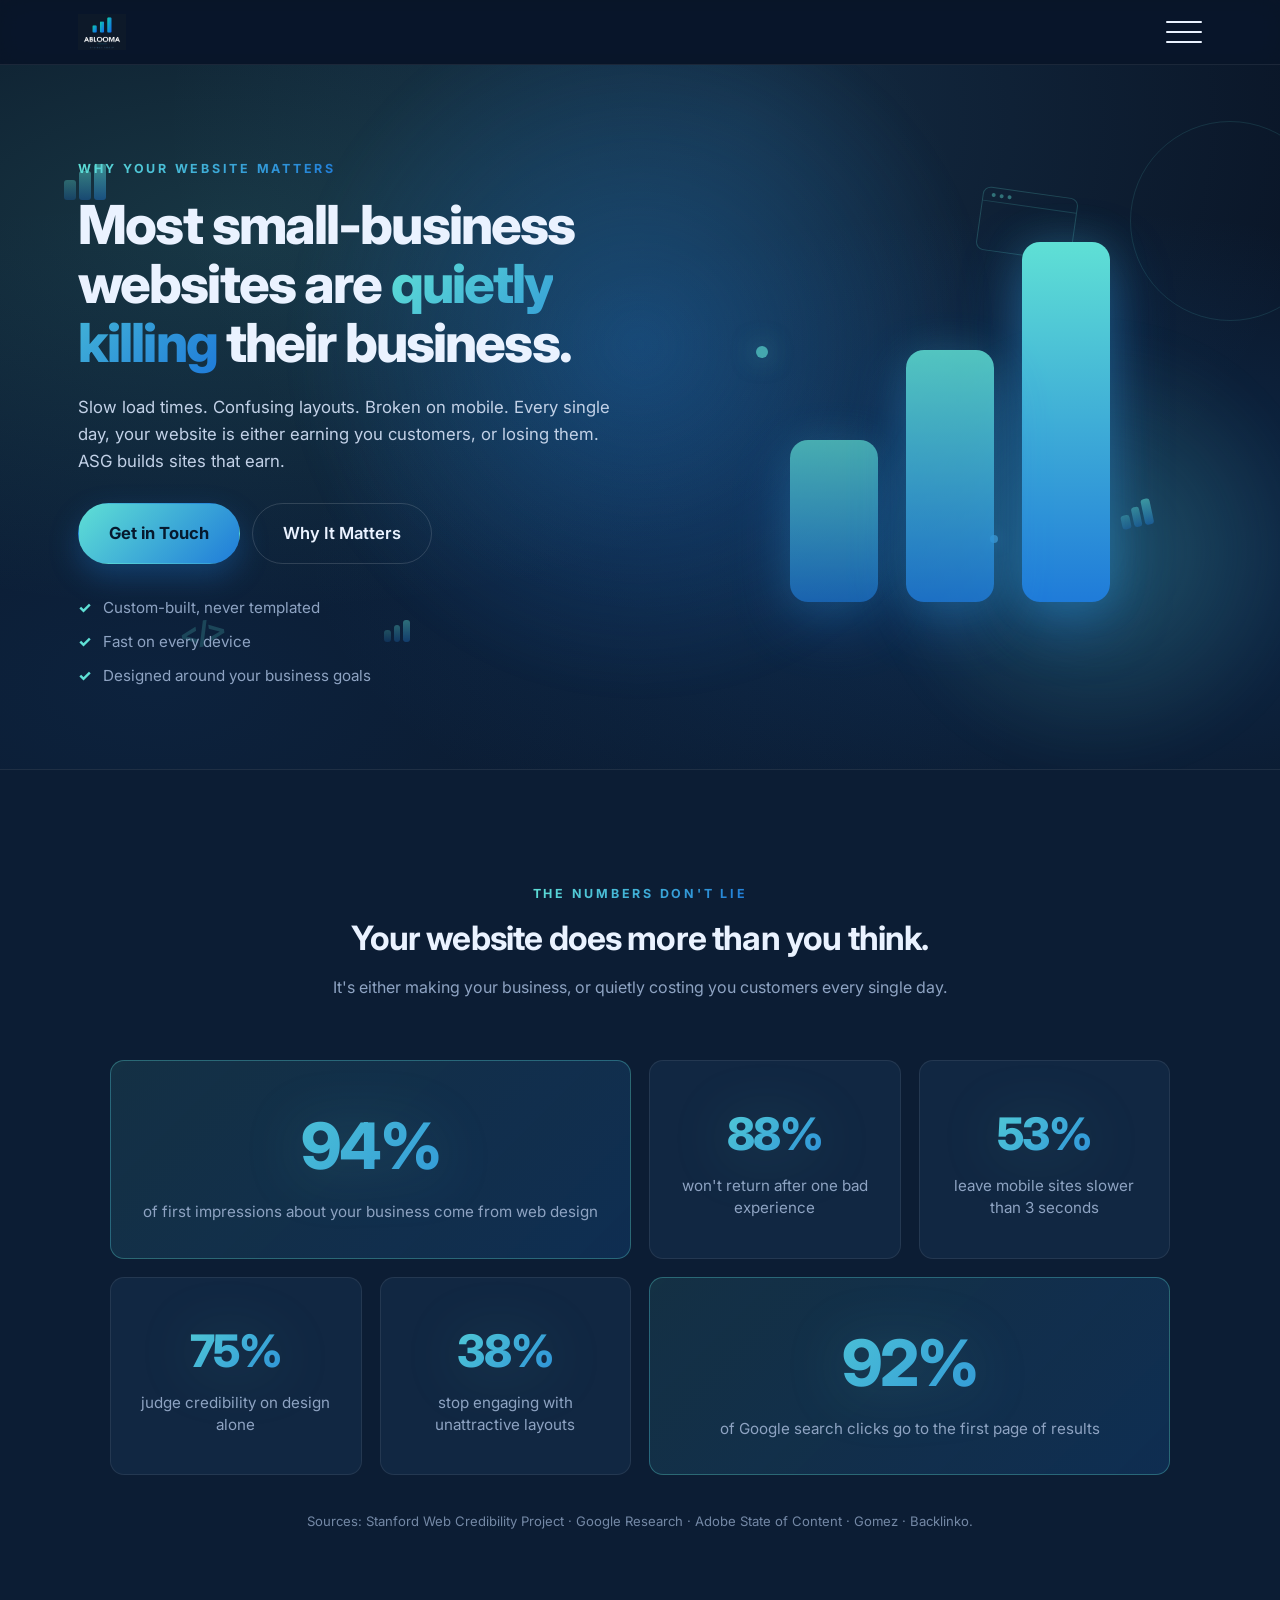
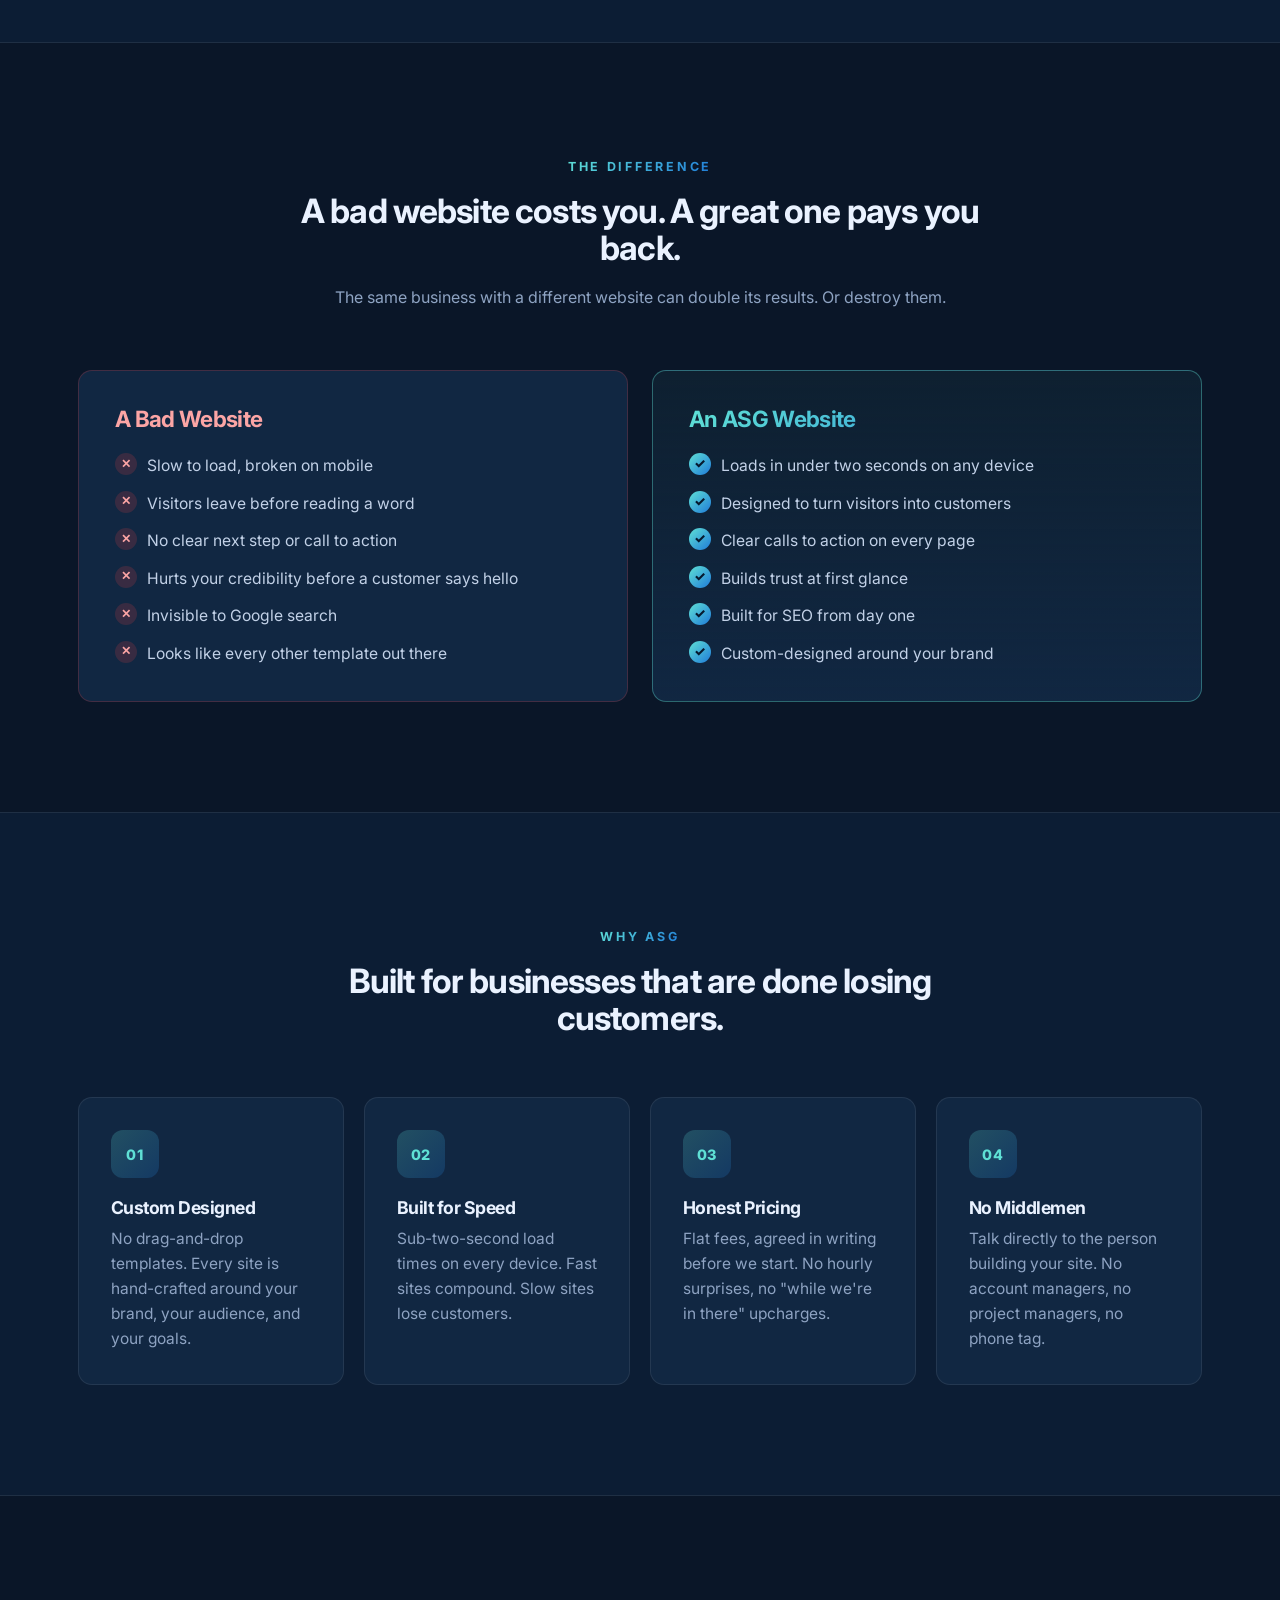
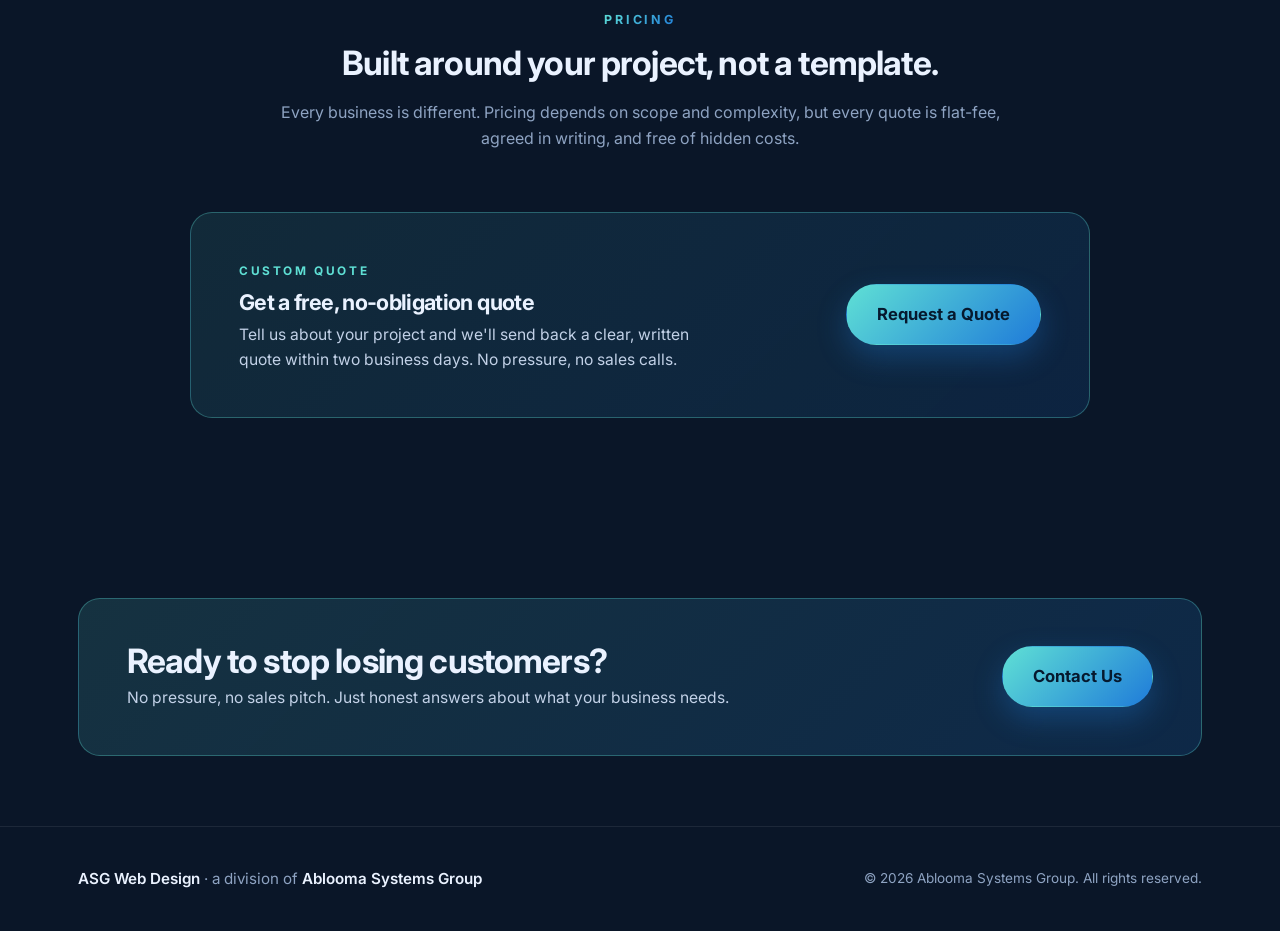
==== index.html @ f691e8d7 "Swap generic hero shapes for ASG-specific motifs (bar charts, browser, code)" ====
<!DOCTYPE html>
<html lang="en">
<head>
  <meta charset="UTF-8" />
  <meta name="viewport" content="width=device-width, initial-scale=1.0" />
  <title>ASG Web Design | Custom Websites That Actually Work</title>
  <meta name="description" content="A great website earns customers. A bad one loses them. ASG Web Design builds modern, fast, conversion-focused websites for any small business." />
  <link rel="icon" type="image/svg+xml" href="favicon.svg" />
  <link rel="alternate icon" type="image/png" href="albooma_logo_square_dark.png" />
  <link rel="stylesheet" href="styles.css" />
  <link rel="preconnect" href="https://fonts.googleapis.com" />
  <link rel="preconnect" href="https://fonts.gstatic.com" crossorigin />
  <link href="https://fonts.googleapis.com/css2?family=Bricolage+Grotesque:opsz,wght@12..96,400..800&family=Inter:wght@400;500;600;700;800&family=Instrument+Serif:ital@0;1&display=swap" rel="stylesheet" />
</head>
<body>
  <header class="site-header">
    <div class="container nav">
      <a href="index.html" class="logo header-logo" aria-label="ASG Web Design Home">
        <span class="header-logo-pill">
          <img src="albooma_logo_square_dark.png" alt="Ablooma Systems Group" width="48" height="48" />
        </span>
      </a>
      <button class="menu-toggle" id="menuToggle" aria-label="Open menu" aria-expanded="false" aria-controls="overlayMenu">
        <span></span><span></span><span></span>
      </button>
    </div>
  </header>

  <nav class="overlay-menu" id="overlayMenu" aria-hidden="true">
    <div class="overlay-inner">
      <ul class="overlay-nav">
        <li><a href="index.html" class="active">Home</a></li>
        <li><a href="services.html">Services</a></li>
        <li><a href="why.html">Why ASG</a></li>
        <li><a href="contact.html">Contact</a></li>
      </ul>
      <div class="overlay-meta">
        <span>ASG Web Design · a division of Ablooma Systems Group</span>
        <a href="mailto:ian12baker@gmail.com">ian12baker@gmail.com</a>
      </div>
    </div>
  </nav>

  <main>
    <section class="hero">
      <div class="hero-shapes" aria-hidden="true">
        <div class="shape shape-bars shape-bars-1"><span></span><span></span><span></span></div>
        <div class="shape shape-bars shape-bars-2"><span></span><span></span><span></span></div>
        <div class="shape shape-bars shape-bars-3"><span></span><span></span><span></span></div>
        <div class="shape shape-window">
          <div class="shape-window-bar"><span></span><span></span><span></span></div>
        </div>
        <div class="shape shape-code">&lt;/&gt;</div>
        <span class="shape shape-dot shape-dot-1"></span>
        <span class="shape shape-dot shape-dot-2"></span>
        <span class="shape shape-ring"></span>
      </div>
      <div class="container hero-grid">
        <div>
          <span class="eyebrow">Why Your Website Matters</span>
          <h1>Most small-business websites are <span class="gradient-text">quietly killing</span> their business.</h1>
          <p class="lead">Slow load times. Confusing layouts. Broken on mobile. Every single day, your website is either earning you customers, or losing them. ASG builds sites that earn.</p>
          <div class="hero-cta">
            <a href="contact.html" class="btn btn-primary btn-lg">Get in Touch</a>
            <a href="#impact" class="btn btn-ghost btn-lg">Why It Matters</a>
          </div>
          <ul class="hero-points">
            <li>Custom-built, never templated</li>
            <li>Fast on every device</li>
            <li>Designed around your business goals</li>
          </ul>
        </div>
        <div class="hero-visual" aria-hidden="true">
          <div class="bars-art">
            <div class="bar"></div>
            <div class="bar"></div>
            <div class="bar"></div>
          </div>
        </div>
      </div>
    </section>

    <section id="impact" class="section section-alt">
      <div class="container">
        <div class="section-head reveal">
          <span class="eyebrow">The Numbers Don't Lie</span>
          <h2>Your website does more than you think.</h2>
          <p>It's either making your business, or quietly costing you customers every single day.</p>
        </div>
        <div class="stats stats-6">
          <div class="stat stat-featured">
            <span class="stat-value">94%</span>
            <span class="stat-label">of first impressions about your business come from web design</span>
          </div>
          <div class="stat">
            <span class="stat-value">88%</span>
            <span class="stat-label">won't return after one bad experience</span>
          </div>
          <div class="stat">
            <span class="stat-value">53%</span>
            <span class="stat-label">leave mobile sites slower than 3 seconds</span>
          </div>
          <div class="stat">
            <span class="stat-value">75%</span>
            <span class="stat-label">judge credibility on design alone</span>
          </div>
          <div class="stat">
            <span class="stat-value">38%</span>
            <span class="stat-label">stop engaging with unattractive layouts</span>
          </div>
          <div class="stat stat-featured">
            <span class="stat-value">92%</span>
            <span class="stat-label">of Google search clicks go to the first page of results</span>
          </div>
        </div>
        <p class="stats-footnote">Sources: Stanford Web Credibility Project · Google Research · Adobe State of Content · Gomez · Backlinko.</p>
      </div>
    </section>

    <section class="section">
      <div class="container">
        <div class="section-head reveal">
          <span class="eyebrow">The Difference</span>
          <h2>A bad website costs you. A great one pays you back.</h2>
          <p>The same business with a different website can double its results. Or destroy them.</p>
        </div>
        <div class="comparison-grid">
          <div class="compare-card compare-bad">
            <h3>A Bad Website</h3>
            <ul>
              <li>Slow to load, broken on mobile</li>
              <li>Visitors leave before reading a word</li>
              <li>No clear next step or call to action</li>
              <li>Hurts your credibility before a customer says hello</li>
              <li>Invisible to Google search</li>
              <li>Looks like every other template out there</li>
            </ul>
          </div>
          <div class="compare-card compare-good">
            <h3>An ASG Website</h3>
            <ul>
              <li>Loads in under two seconds on any device</li>
              <li>Designed to turn visitors into customers</li>
              <li>Clear calls to action on every page</li>
              <li>Builds trust at first glance</li>
              <li>Built for SEO from day one</li>
              <li>Custom-designed around your brand</li>
            </ul>
          </div>
        </div>
      </div>
    </section>

    <section class="section section-alt">
      <div class="container">
        <div class="section-head reveal">
          <span class="eyebrow">Why ASG</span>
          <h2>Built for businesses that are done losing customers.</h2>
        </div>
        <div class="cards cards-4">
          <article class="card">
            <div class="card-icon">01</div>
            <h3>Custom Designed</h3>
            <p>No drag-and-drop templates. Every site is hand-crafted around your brand, your audience, and your goals.</p>
          </article>
          <article class="card">
            <div class="card-icon">02</div>
            <h3>Built for Speed</h3>
            <p>Sub-two-second load times on every device. Fast sites compound. Slow sites lose customers.</p>
          </article>
          <article class="card">
            <div class="card-icon">03</div>
            <h3>Honest Pricing</h3>
            <p>Flat fees, agreed in writing before we start. No hourly surprises, no "while we're in there" upcharges.</p>
          </article>
          <article class="card">
            <div class="card-icon">04</div>
            <h3>No Middlemen</h3>
            <p>Talk directly to the person building your site. No account managers, no project managers, no phone tag.</p>
          </article>
        </div>
      </div>
    </section>

    <section class="section">
      <div class="container">
        <div class="section-head reveal">
          <span class="eyebrow">Pricing</span>
          <h2>Built around your project, not a template.</h2>
          <p>Every business is different. Pricing depends on scope and complexity, but every quote is flat-fee, agreed in writing, and free of hidden costs.</p>
        </div>
        <div class="pricing-card">
          <div>
            <span class="pricing-label">Custom Quote</span>
            <h3>Get a free, no-obligation quote</h3>
            <p>Tell us about your project and we'll send back a clear, written quote within two business days. No pressure, no sales calls.</p>
          </div>
          <a href="contact.html" class="btn btn-primary btn-lg">Request a Quote</a>
        </div>
      </div>
    </section>

    <section class="section-cta">
      <div class="container">
        <div class="cta-band">
          <div>
            <h2>Ready to stop losing customers?</h2>
            <p>No pressure, no sales pitch. Just honest answers about what your business needs.</p>
          </div>
          <a href="contact.html" class="btn btn-primary btn-lg">Contact Us</a>
        </div>
      </div>
    </section>
  </main>

  <footer class="site-footer">
    <div class="container footer-inner">
      <div class="footer-brand">
        <p class="footer-tagline"><strong>ASG Web Design</strong> · a division of <strong>Ablooma Systems Group</strong></p>
      </div>
      <p class="copyright">&copy; <span id="year"></span> Ablooma Systems Group. All rights reserved.</p>
    </div>
  </footer>

  <script src="script.js"></script>
</body>
</html>
---- styles.css ----
:root {
  --bg: #0a1628;
  --bg-alt: #0c1d34;
  --surface: #112742;
  --surface-2: #173052;
  --text: #eaf2ff;
  --text-soft: #c2d1e7;
  --muted: #8ea3c2;
  --brand: #1f7bd9;
  --brand-2: #5fe0d5;
  --accent: #4da8e0;
  --border: rgba(255, 255, 255, 0.08);
  --border-strong: rgba(255, 255, 255, 0.14);
  --radius: 14px;
  --radius-lg: 22px;
  --shadow: 0 24px 60px rgba(0, 0, 0, 0.45);
  --container: 1180px;
  --easing: cubic-bezier(0.22, 1, 0.36, 1);
}

* { box-sizing: border-box; }
html { scroll-behavior: smooth; }

body {
  margin: 0;
  font-family: 'Inter', -apple-system, BlinkMacSystemFont, 'Segoe UI', Roboto, sans-serif;
  background: var(--bg);
  color: var(--text);
  line-height: 1.6;
  -webkit-font-smoothing: antialiased;
  overflow-x: hidden;
}

body.menu-open { overflow: hidden; }

.container { max-width: var(--container); margin: 0 auto; padding: 0 28px; }

h1, h2, h3, h4 {
  margin: 0 0 16px;
  line-height: 1.1;
  letter-spacing: -0.03em;
  font-weight: 700;
}
h1 { font-size: clamp(1.9rem, 4.2vw, 3.4rem); font-weight: 800; letter-spacing: -0.035em; }
h2 { font-size: clamp(1.5rem, 2.8vw, 2.1rem); letter-spacing: -0.025em; }
h3 { font-size: 1.1rem; }
h4 { font-size: 0.98rem; }
p { color: var(--text-soft); margin: 0 0 14px; font-size: 0.98rem; }

a { color: inherit; text-decoration: none; }

.eyebrow {
  display: inline-block;
  font-size: 0.78rem;
  letter-spacing: 0.22em;
  text-transform: uppercase;
  background: linear-gradient(135deg, var(--brand-2), var(--brand));
  -webkit-background-clip: text;
  background-clip: text;
  -webkit-text-fill-color: transparent;
  margin-bottom: 16px;
  font-weight: 700;
}

.status-badge {
  display: inline-flex;
  align-items: center;
  gap: 12px;
  padding: 8px 16px 8px 12px;
  background: rgba(95, 224, 213, 0.06);
  border: 1px solid rgba(95, 224, 213, 0.28);
  border-radius: 999px;
  font-size: 0.84rem;
  font-weight: 600;
  color: var(--text-soft);
  margin-bottom: 24px;
  backdrop-filter: blur(8px);
  -webkit-backdrop-filter: blur(8px);
}
.status-dot {
  width: 8px;
  height: 8px;
  border-radius: 50%;
  background: var(--brand-2);
  box-shadow: 0 0 0 4px rgba(95, 224, 213, 0.18);
  animation: dotPulse 2s ease-in-out infinite;
}
@keyframes dotPulse {
  0%, 100% { box-shadow: 0 0 0 4px rgba(95, 224, 213, 0.18); }
  50% { box-shadow: 0 0 0 10px rgba(95, 224, 213, 0.04); }
}

.gradient-text {
  background: linear-gradient(135deg, var(--brand-2), var(--brand));
  -webkit-background-clip: text;
  background-clip: text;
  -webkit-text-fill-color: transparent;
}

/* Header */
.site-header {
  position: sticky;
  top: 0;
  z-index: 1001;
  background: rgba(10, 22, 40, 0.72);
  backdrop-filter: saturate(160%) blur(14px);
  -webkit-backdrop-filter: saturate(160%) blur(14px);
  border-bottom: 1px solid var(--border);
}
.nav { display: flex; align-items: center; justify-content: space-between; padding: 14px 28px; }

.logo { display: inline-flex; align-items: center; gap: 10px; font-weight: 700; }
.header-logo-pill {
  display: inline-flex;
  align-items: flex-start;
  justify-content: center;
  width: 48px;
  height: 36px;
  overflow: hidden;
}
.header-logo-pill img { display: block; width: 48px; height: 48px; }
.header-logo:hover .header-logo-pill { transform: translateY(-1px); transition: transform 0.2s var(--easing); }

/* Hamburger */
.menu-toggle {
  position: relative;
  z-index: 1003;
  display: inline-flex;
  flex-direction: column;
  justify-content: space-between;
  width: 36px;
  height: 22px;
  padding: 0;
  background: transparent;
  border: 0;
  cursor: pointer;
}
.menu-toggle span {
  display: block;
  width: 100%;
  height: 2px;
  background: var(--text);
  border-radius: 2px;
  transition: transform 0.35s var(--easing), opacity 0.2s ease, background 0.2s ease;
  transform-origin: center;
}
.menu-toggle:hover span { background: var(--brand-2); }
body.menu-open .menu-toggle span:nth-child(1) { transform: translateY(10px) rotate(45deg); }
body.menu-open .menu-toggle span:nth-child(2) { opacity: 0; transform: scaleX(0.4); }
body.menu-open .menu-toggle span:nth-child(3) { transform: translateY(-10px) rotate(-45deg); }

/* Overlay menu */
.overlay-menu {
  position: fixed;
  inset: 0;
  z-index: 1000;
  background:
    radial-gradient(circle at 20% 10%, rgba(95, 224, 213, 0.10), transparent 50%),
    radial-gradient(circle at 80% 90%, rgba(31, 123, 217, 0.14), transparent 55%),
    var(--bg);
  visibility: hidden;
  opacity: 0;
  transition: opacity 0.4s var(--easing), visibility 0s linear 0.4s;
  display: grid;
  place-items: center;
  padding: 40px 28px;
}
body.menu-open .overlay-menu { visibility: visible; opacity: 1; transition: opacity 0.4s var(--easing); }

.overlay-inner { width: 100%; max-width: 720px; text-align: center; }
.overlay-nav { list-style: none; padding: 0; margin: 0 0 48px; display: grid; gap: 6px; }
.overlay-nav li { overflow: hidden; }
.overlay-nav a {
  display: inline-block;
  font-size: clamp(2rem, 5.6vw, 3.4rem);
  font-weight: 800;
  letter-spacing: -0.035em;
  color: var(--text);
  padding: 6px 0;
  transition: transform 0.3s var(--easing), color 0.2s ease;
  transform: translateY(20px);
  opacity: 0;
}
body.menu-open .overlay-nav a { transform: translateY(0); opacity: 1; }
body.menu-open .overlay-nav li:nth-child(1) a { transition-delay: 0.05s; }
body.menu-open .overlay-nav li:nth-child(2) a { transition-delay: 0.10s; }
body.menu-open .overlay-nav li:nth-child(3) a { transition-delay: 0.15s; }
body.menu-open .overlay-nav li:nth-child(4) a { transition-delay: 0.20s; }
body.menu-open .overlay-nav li:nth-child(5) a { transition-delay: 0.25s; }
.overlay-nav a:hover { color: var(--brand-2); }
.overlay-nav a.active {
  background: linear-gradient(135deg, var(--brand-2), var(--brand));
  -webkit-background-clip: text;
  background-clip: text;
  -webkit-text-fill-color: transparent;
}

.overlay-meta {
  display: flex;
  flex-direction: column;
  gap: 6px;
  color: var(--muted);
  font-size: 0.95rem;
  opacity: 0;
  transform: translateY(20px);
  transition: opacity 0.4s var(--easing) 0.3s, transform 0.4s var(--easing) 0.3s;
}
body.menu-open .overlay-meta { opacity: 1; transform: translateY(0); }
.overlay-meta a { color: var(--brand-2); }
.overlay-meta a:hover { text-decoration: underline; }

/* Buttons */
.btn {
  display: inline-flex;
  align-items: center;
  justify-content: center;
  gap: 8px;
  padding: 14px 26px;
  border-radius: 999px;
  font-weight: 600;
  font-size: 0.98rem;
  border: 1px solid transparent;
  cursor: pointer;
  transition: transform 0.18s var(--easing), box-shadow 0.25s ease, background 0.25s ease, color 0.2s ease;
  font-family: inherit;
}
.btn-primary {
  background: linear-gradient(135deg, var(--brand-2), var(--brand));
  color: #06192e;
  font-weight: 700;
  box-shadow: 0 12px 30px rgba(31, 123, 217, 0.32);
}
.btn-primary:hover { transform: translateY(-2px); box-shadow: 0 18px 38px rgba(95, 224, 213, 0.32); }
.btn-ghost { background: transparent; color: var(--text); border-color: var(--border-strong); }
.btn-ghost:hover { background: var(--surface); border-color: var(--brand-2); }
.btn-lg { padding: 16px 30px; font-size: 1.04rem; }
.btn-block { width: 100%; }

/* Sections */
.section { padding: 110px 0; }
.section-tight { padding: 80px 0; }
.section-alt { background: var(--bg-alt); border-top: 1px solid var(--border); border-bottom: 1px solid var(--border); }
.section-head { text-align: center; max-width: 720px; margin: 0 auto 60px; }
.section-head p { font-size: 1rem; color: var(--muted); }

/* Page hero (subpages) */
.page-hero {
  padding: 80px 0 20px;
  text-align: center;
  position: relative;
  overflow: hidden;
}
.page-hero + .section,
.page-hero + .section-tight { padding-top: 60px; }
.page-hero::before {
  content: '';
  position: absolute;
  top: -160px; left: 50%;
  width: 800px; height: 800px;
  background: radial-gradient(closest-side, rgba(31, 123, 217, 0.30), transparent 70%);
  transform: translateX(-50%);
  pointer-events: none;
  animation: drift 18s ease-in-out infinite;
  filter: blur(8px);
}
.page-hero::after {
  content: '';
  position: absolute;
  top: 10%; right: -8%;
  width: 480px; height: 480px;
  background: radial-gradient(closest-side, rgba(95, 224, 213, 0.20), transparent 70%);
  pointer-events: none;
  animation: drift2 22s -4s ease-in-out infinite;
  filter: blur(18px);
}
.page-hero h1 { max-width: 820px; margin-left: auto; margin-right: auto; }
.page-hero .lead { font-size: 1.02rem; color: var(--text-soft); max-width: 620px; margin: 0 auto; }

/* Home hero with mesh gradient background */
.hero {
  padding: 90px 0 80px;
  position: relative;
  overflow: hidden;
  background:
    radial-gradient(at 18% 24%, rgba(95, 224, 213, 0.16), transparent 50%),
    radial-gradient(at 82% 70%, rgba(31, 123, 217, 0.22), transparent 50%),
    radial-gradient(at 58% 8%, rgba(77, 168, 224, 0.14), transparent 55%),
    radial-gradient(at 12% 88%, rgba(31, 123, 217, 0.12), transparent 55%);
}
.hero > .container { position: relative; z-index: 2; }

/* Floating decorative shapes */
.hero-shapes {
  position: absolute;
  inset: 0;
  z-index: 1;
  pointer-events: none;
  overflow: hidden;
}
.shape { position: absolute; display: block; }

/* Mini bar chart motif — echoes the Ablooma logo */
.shape-bars {
  display: flex;
  align-items: flex-end;
  gap: 3px;
}
.shape-bars span {
  flex: 1;
  border-radius: 3px;
  background: linear-gradient(180deg, rgba(95, 224, 213, 0.55), rgba(31, 123, 217, 0.42));
}
.shape-bars span:nth-child(1) { height: 55%; opacity: 0.6; }
.shape-bars span:nth-child(2) { height: 78%; opacity: 0.8; }
.shape-bars span:nth-child(3) { height: 100%; }

.shape-bars-1 {
  width: 42px; height: 36px;
  top: 14%; left: 5%;
  animation: floatA 28s ease-in-out infinite;
}
.shape-bars-2 {
  width: 32px; height: 26px;
  top: 62%; right: 10%;
  --r: -12deg;
  transform: rotate(-12deg);
  animation: floatB 32s -8s ease-in-out infinite;
}
.shape-bars-3 {
  width: 26px; height: 22px;
  bottom: 18%; left: 30%;
  opacity: 0.75;
  animation: floatC 24s -5s ease-in-out infinite;
}

/* Stylized browser window — we make websites */
.shape-window {
  width: 96px; height: 64px;
  border: 1.5px solid rgba(95, 224, 213, 0.22);
  border-radius: 8px;
  top: 18%; right: 16%;
  --r: 8deg;
  transform: rotate(8deg);
  animation: floatB 36s ease-in-out infinite;
}
.shape-window-bar {
  height: 14px;
  border-bottom: 1.5px solid rgba(95, 224, 213, 0.18);
  display: flex;
  align-items: center;
  gap: 4px;
  padding: 0 8px;
}
.shape-window-bar span {
  width: 4px; height: 4px;
  border-radius: 50%;
  background: rgba(95, 224, 213, 0.42);
}

/* Code bracket — the craft */
.shape-code {
  font-family: 'Inter', monospace;
  font-size: 30px;
  font-weight: 700;
  color: rgba(95, 224, 213, 0.20);
  letter-spacing: -0.05em;
  bottom: 16%; left: 14%;
  --r: -8deg;
  transform: rotate(-8deg);
  animation: floatB 30s -10s ease-in-out infinite;
}

/* Glowing accent dots */
.shape-dot { border-radius: 50%; }
.shape-dot-1 {
  width: 12px; height: 12px;
  background: rgba(95, 224, 213, 0.65);
  box-shadow: 0 0 24px rgba(95, 224, 213, 0.5);
  top: 40%; right: 40%;
  animation: floatC 18s ease-in-out infinite;
}
.shape-dot-2 {
  width: 8px; height: 8px;
  background: rgba(77, 168, 224, 0.7);
  box-shadow: 0 0 16px rgba(77, 168, 224, 0.45);
  bottom: 32%; right: 22%;
  animation: floatC 22s -7s ease-in-out infinite;
}

/* Outlined ring for balance */
.shape-ring {
  width: 200px; height: 200px;
  border-radius: 50%;
  border: 1.5px solid rgba(95, 224, 213, 0.13);
  top: 8%; right: -50px;
  animation: floatA 34s -12s ease-in-out infinite;
}

@keyframes floatA {
  0%, 100% { transform: translate(0, 0); }
  50% { transform: translate(35px, -45px); }
}
@keyframes floatB {
  0%, 100% { transform: rotate(var(--r, 0deg)) translate(0, 0); }
  50% { transform: rotate(calc(var(--r, 0deg) + 6deg)) translate(-28px, 32px); }
}
@keyframes floatC {
  0%, 100% { transform: translate(0, 0); }
  50% { transform: translate(-22px, -34px); }
}

@media (prefers-reduced-motion: reduce) {
  .shape { animation: none !important; }
}
.hero > .container > div:first-child > * {
  animation: heroIn 0.9s var(--easing) backwards;
}
.hero > .container > div:first-child > *:nth-child(1) { animation-delay: 0.10s; }
.hero > .container > div:first-child > *:nth-child(2) { animation-delay: 0.20s; }
.hero > .container > div:first-child > *:nth-child(3) { animation-delay: 0.30s; }
.hero > .container > div:first-child > *:nth-child(4) { animation-delay: 0.40s; }
.hero > .container > div:first-child > *:nth-child(5) { animation-delay: 0.50s; }
@keyframes heroIn {
  from { opacity: 0; transform: translateY(24px); }
  to { opacity: 1; transform: translateY(0); }
}
.hero::before {
  content: '';
  position: absolute;
  top: -220px; left: 50%;
  width: 1000px; height: 1000px;
  background: radial-gradient(closest-side, rgba(31, 123, 217, 0.34), transparent 70%);
  transform: translateX(-50%);
  pointer-events: none;
  animation: drift 18s ease-in-out infinite;
  filter: blur(10px);
}
.hero::after {
  content: '';
  position: absolute;
  top: 25%; right: -10%;
  width: 620px; height: 620px;
  background: radial-gradient(closest-side, rgba(95, 224, 213, 0.22), transparent 70%);
  pointer-events: none;
  animation: drift2 22s -4s ease-in-out infinite;
  filter: blur(20px);
}
@keyframes drift {
  0%, 100% { transform: translateX(-50%) scale(1); }
  50% { transform: translateX(-42%) scale(1.15); }
}
@keyframes drift2 {
  0%, 100% { transform: translate(0, 0) scale(1); }
  50% { transform: translate(-60px, 40px) scale(0.9); }
}
.hero-grid { display: grid; grid-template-columns: 1.05fr 0.95fr; gap: 64px; align-items: center; }
.hero h1 { margin-bottom: 22px; }
.lead { font-size: 1.05rem; color: var(--text-soft); margin-bottom: 28px; max-width: 540px; }
.hero-cta { display: flex; gap: 12px; flex-wrap: wrap; margin-bottom: 32px; }
.hero-points { list-style: none; padding: 0; margin: 0; display: grid; gap: 10px; color: var(--muted); font-size: 0.95rem; }
.hero-points li::before { content: '✓'; color: var(--brand-2); font-weight: 800; margin-right: 12px; }

/* Hero visual */
.hero-visual { display: flex; justify-content: center; }
.bars-art {
  display: flex;
  align-items: flex-end;
  gap: 28px;
  height: 360px;
  width: 320px;
}
.bars-art .bar {
  flex: 1;
  border-radius: 18px;
  background: linear-gradient(180deg, var(--brand-2), var(--brand));
  box-shadow: 0 20px 60px rgba(31, 123, 217, 0.45), 0 0 40px rgba(95, 224, 213, 0.18);
  transform-origin: bottom;
  animation: barRise 1.4s var(--easing) backwards, barGlow 4s ease-in-out infinite;
}
.bars-art .bar:nth-child(1) { height: 45%; opacity: 0.7; animation-delay: 0s, 0s; }
.bars-art .bar:nth-child(2) { height: 70%; opacity: 0.85; animation-delay: 0.18s, 0.6s; }
.bars-art .bar:nth-child(3) { height: 100%; animation-delay: 0.36s, 1.2s; }
@keyframes barRise {
  from { transform: scaleY(0); opacity: 0; }
  to { transform: scaleY(1); }
}
@keyframes barGlow {
  0%, 100% { box-shadow: 0 20px 60px rgba(31, 123, 217, 0.45), 0 0 40px rgba(95, 224, 213, 0.18); }
  50% { box-shadow: 0 24px 70px rgba(31, 123, 217, 0.55), 0 0 60px rgba(95, 224, 213, 0.32); }
}

/* Service cards */
.cards { display: grid; grid-template-columns: repeat(3, 1fr); gap: 24px; }
.cards-4 { grid-template-columns: repeat(4, 1fr); gap: 20px; }
.card {
  background: var(--surface);
  border: 1px solid var(--border);
  border-radius: var(--radius);
  padding: 32px;
  transition: transform 0.25s var(--easing), border-color 0.2s ease, background 0.25s ease;
  position: relative;
  overflow: hidden;
}
.card::before {
  content: '';
  position: absolute;
  inset: 0;
  background: linear-gradient(135deg, rgba(95, 224, 213, 0.06), transparent 60%);
  opacity: 0;
  transition: opacity 0.3s ease;
  pointer-events: none;
}
.card:hover {
  transform: translateY(-6px);
  border-color: rgba(95, 224, 213, 0.55);
  box-shadow: 0 24px 60px rgba(31, 123, 217, 0.22), 0 0 0 1px rgba(95, 224, 213, 0.18);
}
.card:hover::before { opacity: 1; }
.card:hover .card-icon {
  background: linear-gradient(135deg, var(--brand-2), var(--brand));
  color: #06192e;
  transform: scale(1.06);
}
.card-icon { transition: background 0.3s ease, color 0.3s ease, transform 0.3s var(--easing); }
.card-icon {
  display: inline-grid;
  place-items: center;
  width: 48px; height: 48px;
  border-radius: 12px;
  background: linear-gradient(135deg, rgba(95,224,213,0.22), rgba(31,123,217,0.22));
  color: var(--brand-2);
  font-weight: 800;
  margin-bottom: 20px;
  font-size: 0.9rem;
  letter-spacing: 0.06em;
}
.card h3 { margin-bottom: 10px; }
.card p { margin: 0; color: var(--muted); font-size: 0.97rem; }

/* Process steps */
.steps {
  list-style: none;
  padding: 0;
  margin: 0;
  display: grid;
  grid-template-columns: repeat(4, 1fr);
  gap: 22px;
}
.steps li {
  background: var(--surface);
  border: 1px solid var(--border);
  border-radius: var(--radius);
  padding: 30px;
}
.steps h3 { margin-bottom: 8px; }
.steps p { margin: 0; color: var(--muted); font-size: 0.95rem; }
.step-num {
  display: inline-grid;
  place-items: center;
  width: 40px; height: 40px;
  border-radius: 50%;
  background: linear-gradient(135deg, var(--brand-2), var(--brand));
  color: #06192e;
  font-weight: 800;
  margin-bottom: 18px;
}

/* Portfolio */
.portfolio { display: grid; grid-template-columns: repeat(3, 1fr); gap: 26px; }
.portfolio-item {
  background: var(--surface);
  border: 1px solid var(--border);
  border-radius: var(--radius);
  overflow: hidden;
  transition: transform 0.25s var(--easing), border-color 0.2s ease;
}
.portfolio-item:hover { transform: translateY(-5px); border-color: rgba(95, 224, 213, 0.4); }
.portfolio-img { aspect-ratio: 16 / 10; background: var(--surface-2); }
.placeholder-1 { background: linear-gradient(135deg, #1f7bd9, #5fe0d5); }
.placeholder-2 { background: linear-gradient(135deg, #0b2a4d, #4da8e0); }
.placeholder-3 { background: linear-gradient(135deg, #5fe0d5, #1f7bd9); }
.placeholder-4 { background: linear-gradient(135deg, #173052, #5fe0d5); }
.placeholder-5 { background: linear-gradient(135deg, #1f7bd9, #112742); }
.placeholder-6 { background: linear-gradient(135deg, #4da8e0, #5fe0d5); }
.portfolio-meta { padding: 22px; }
.portfolio-meta h3 { margin-bottom: 6px; }
.portfolio-meta p { margin: 0; font-size: 0.95rem; color: var(--muted); }

/* Stats / principles */
.stats { display: grid; grid-template-columns: repeat(4, 1fr); gap: 24px; }
.stat { text-align: center; }

/* Bento stats with varied sizes for visual rhythm */
.stats-6 {
  grid-template-columns: repeat(4, 1fr);
  gap: 18px;
  max-width: 1060px;
  margin: 0 auto;
}
.stats-6 .stat {
  background: var(--surface);
  border: 1px solid var(--border);
  border-radius: var(--radius);
  padding: 34px 24px;
  display: flex;
  flex-direction: column;
  justify-content: center;
  transition: transform 0.25s var(--easing), border-color 0.2s ease, box-shadow 0.3s ease;
}
.stats-6 .stat:hover {
  transform: translateY(-4px);
  border-color: rgba(95, 224, 213, 0.32);
  box-shadow: 0 16px 40px rgba(31, 123, 217, 0.18);
}
.stats-6 .stat-label { line-height: 1.45; }
.stat-featured {
  grid-column: span 2;
  background: linear-gradient(135deg, rgba(95, 224, 213, 0.10), rgba(31, 123, 217, 0.18)) !important;
  border-color: rgba(95, 224, 213, 0.32) !important;
}
.stat-featured .stat-value { font-size: clamp(2.8rem, 5.4vw, 4rem); }
.stat-value {
  display: block;
  font-size: clamp(2rem, 4vw, 2.8rem);
  font-weight: 800;
  letter-spacing: -0.03em;
  background: linear-gradient(135deg, var(--brand-2), var(--brand));
  -webkit-background-clip: text;
  background-clip: text;
  -webkit-text-fill-color: transparent;
  margin-bottom: 4px;
}
.stat-label { color: var(--muted); font-size: 0.95rem; }

/* Stats footnote */
.stats-footnote {
  text-align: center;
  margin: 36px 0 0;
  font-size: 0.82rem;
  color: var(--muted);
  opacity: 0.8;
}

/* Comparison cards */
.comparison-grid {
  display: grid;
  grid-template-columns: repeat(2, 1fr);
  gap: 24px;
}
.compare-card {
  background: var(--surface);
  border: 1px solid var(--border);
  border-radius: var(--radius);
  padding: 36px;
  transition: transform 0.25s var(--easing), border-color 0.2s ease;
}
.compare-card:hover { transform: translateY(-3px); }
.compare-card h3 {
  font-size: 1.4rem;
  margin-bottom: 22px;
}
.compare-card ul {
  list-style: none;
  padding: 0;
  margin: 0;
  display: grid;
  gap: 14px;
}
.compare-card li {
  padding-left: 32px;
  position: relative;
  color: var(--text-soft);
  font-size: 0.98rem;
  line-height: 1.5;
}
.compare-bad { border-color: rgba(239, 68, 68, 0.22); }
.compare-bad h3 { color: #fca5a5; }
.compare-bad li::before {
  content: '✕';
  position: absolute;
  left: 0;
  top: -1px;
  width: 22px;
  height: 22px;
  border-radius: 50%;
  background: rgba(239, 68, 68, 0.18);
  color: #fca5a5;
  display: inline-flex;
  align-items: center;
  justify-content: center;
  font-size: 0.78rem;
  font-weight: 700;
}
.compare-good {
  border-color: rgba(95, 224, 213, 0.38);
  background: linear-gradient(180deg, rgba(95, 224, 213, 0.05), var(--surface));
}
.compare-good h3 {
  background: linear-gradient(135deg, var(--brand-2), var(--brand));
  -webkit-background-clip: text;
  background-clip: text;
  -webkit-text-fill-color: transparent;
}
.compare-good li::before {
  content: '✓';
  position: absolute;
  left: 0;
  top: -1px;
  width: 22px;
  height: 22px;
  border-radius: 50%;
  background: linear-gradient(135deg, var(--brand-2), var(--brand));
  color: #06192e;
  display: inline-flex;
  align-items: center;
  justify-content: center;
  font-size: 0.82rem;
  font-weight: 800;
}

/* Founding client offer */
.founding-offer {
  background: linear-gradient(135deg, rgba(95, 224, 213, 0.10), rgba(31, 123, 217, 0.18));
  border: 1px solid rgba(95, 224, 213, 0.32);
  border-radius: var(--radius-lg);
  padding: 36px 44px;
  display: grid;
  grid-template-columns: auto 1fr auto;
  align-items: center;
  gap: 32px;
}
.founding-badge {
  display: inline-flex;
  align-items: center;
  justify-content: center;
  padding: 10px 18px;
  border-radius: 999px;
  background: linear-gradient(135deg, var(--brand-2), var(--brand));
  color: #06192e;
  font-weight: 800;
  font-size: 0.78rem;
  letter-spacing: 0.14em;
  text-transform: uppercase;
  white-space: nowrap;
}
.founding-copy h2 { margin-bottom: 8px; font-size: 1.5rem; }
.founding-copy p { margin: 0; color: var(--text-soft); max-width: 640px; font-size: 0.98rem; }

/* Mockup cards */
.mockup-grid {
  display: grid;
  grid-template-columns: repeat(3, 1fr);
  gap: 28px;
}
.mockup-card {
  background: var(--surface);
  border: 1px solid var(--border);
  border-radius: var(--radius);
  overflow: hidden;
  transition: transform 0.25s var(--easing), border-color 0.2s ease;
  display: flex;
  flex-direction: column;
}
.mockup-card:hover {
  transform: translateY(-5px);
  border-color: rgba(95, 224, 213, 0.4);
}
.mockup-frame {
  aspect-ratio: 16 / 10;
  position: relative;
  overflow: hidden;
  border-bottom: 1px solid var(--border);
}
.mockup-bar {
  position: absolute;
  top: 0;
  left: 0;
  right: 0;
  height: 28px;
  display: flex;
  align-items: center;
  gap: 6px;
  padding: 0 14px;
  background: rgba(255, 255, 255, 0.04);
  border-bottom: 1px solid rgba(255, 255, 255, 0.05);
  z-index: 2;
}
.mockup-bar span {
  width: 9px; height: 9px;
  border-radius: 50%;
  background: rgba(255, 255, 255, 0.18);
}
.mockup-bar span:nth-child(1) { background: #ff5f57; }
.mockup-bar span:nth-child(2) { background: #febc2e; }
.mockup-bar span:nth-child(3) { background: #28c840; }
.mockup-body {
  position: absolute;
  inset: 28px 0 0 0;
  padding: 18px;
  display: flex;
  flex-direction: column;
  gap: 10px;
}
.mockup-hero {
  height: 60px;
  border-radius: 6px;
  background: rgba(255, 255, 255, 0.10);
}
.mockup-hero.tall { height: 90px; }
.mockup-hero.gradient { background: linear-gradient(135deg, var(--brand-2), var(--brand)); }
.mockup-line {
  height: 8px;
  border-radius: 4px;
  background: rgba(255, 255, 255, 0.10);
}
.mockup-line.short { width: 60%; }
.mockup-row { display: grid; gap: 8px; }
.mockup-row > div {
  height: 36px;
  border-radius: 6px;
  background: rgba(255, 255, 255, 0.08);
}
.mockup-row.tall > div { height: 52px; }
.mockup-row-2 { grid-template-columns: repeat(2, 1fr); }
.mockup-row-3 { grid-template-columns: repeat(3, 1fr); }
.mockup-row-4 { grid-template-columns: repeat(4, 1fr); }
.mockup-grid-2 {
  display: grid;
  grid-template-columns: repeat(3, 1fr);
  gap: 8px;
}
.mockup-grid-2 > div {
  aspect-ratio: 1 / 1;
  border-radius: 6px;
  background: rgba(255, 255, 255, 0.10);
}

/* Mockup themes (each card gets a distinctive background) */
.mockup-theme-1 { background: linear-gradient(135deg, #0e2747, #173052); }
.mockup-theme-1 .mockup-hero { background: linear-gradient(135deg, rgba(95,224,213,0.35), rgba(31,123,217,0.45)); }
.mockup-theme-1 .mockup-row > div { background: rgba(95, 224, 213, 0.18); }

.mockup-theme-2 { background: linear-gradient(135deg, #112742, #0c1d34); }
.mockup-theme-2 .mockup-grid-2 > div { background: linear-gradient(135deg, rgba(31,123,217,0.32), rgba(95,224,213,0.18)); }
.mockup-theme-2 .mockup-line { background: rgba(95, 224, 213, 0.25); }

.mockup-theme-3 { background: linear-gradient(135deg, #1a2f4a, #0a1628); }
.mockup-theme-3 .mockup-hero { background: linear-gradient(135deg, rgba(77,168,224,0.45), rgba(31,123,217,0.30)); }
.mockup-theme-3 .mockup-row > div { background: rgba(77, 168, 224, 0.18); }

.mockup-theme-4 { background: linear-gradient(135deg, #0c1d34, #112742); }
.mockup-theme-4 .mockup-line { background: rgba(234, 242, 255, 0.16); }
.mockup-theme-4 .mockup-row > div { background: rgba(234, 242, 255, 0.10); }

.mockup-theme-5 { background: linear-gradient(135deg, #112742, #0e2747); }
.mockup-theme-5 .mockup-hero.gradient { background: linear-gradient(135deg, var(--brand-2), var(--brand)); }
.mockup-theme-5 .mockup-row > div { background: rgba(95, 224, 213, 0.20); }

.mockup-theme-6 { background: linear-gradient(135deg, #173052, #0e2747); }
.mockup-theme-6 .mockup-hero { background: linear-gradient(135deg, rgba(95,224,213,0.30), rgba(77,168,224,0.40)); }
.mockup-theme-6 .mockup-row > div { background: rgba(77, 168, 224, 0.18); }

.mockup-meta {
  padding: 24px 26px 28px;
  flex: 1;
  display: flex;
  flex-direction: column;
}
.mockup-meta h3 { margin-bottom: 8px; font-size: 1.15rem; }
.mockup-meta p { margin: 0 0 16px; font-size: 0.95rem; color: var(--muted); }
.mockup-features {
  list-style: none;
  padding: 0;
  margin: auto 0 0;
  display: grid;
  gap: 6px;
  border-top: 1px solid var(--border);
  padding-top: 14px;
}
.mockup-features li {
  padding-left: 22px;
  position: relative;
  font-size: 0.88rem;
  color: var(--text-soft);
}
.mockup-features li::before {
  content: '✓';
  position: absolute;
  left: 0;
  color: var(--brand-2);
  font-weight: 700;
  font-size: 0.85rem;
}

/* Feature list (Every ASG Site Includes) */
.feature-list {
  list-style: none;
  padding: 0;
  margin: 0 auto;
  max-width: 920px;
  display: grid;
  grid-template-columns: repeat(2, 1fr);
  gap: 14px 32px;
}
.feature-list li {
  position: relative;
  padding: 16px 16px 16px 52px;
  background: var(--surface);
  border: 1px solid var(--border);
  border-radius: 12px;
  font-size: 0.98rem;
  color: var(--text-soft);
  transition: border-color 0.2s ease, transform 0.2s ease;
}
.feature-list li:hover {
  border-color: rgba(95, 224, 213, 0.32);
  transform: translateY(-2px);
}
.feature-list li::before {
  content: '✓';
  position: absolute;
  left: 16px;
  top: 50%;
  transform: translateY(-50%);
  width: 24px;
  height: 24px;
  border-radius: 50%;
  background: linear-gradient(135deg, var(--brand-2), var(--brand));
  color: #06192e;
  font-weight: 800;
  font-size: 0.82rem;
  display: inline-flex;
  align-items: center;
  justify-content: center;
}

/* Pricing placeholder card */
.pricing-card {
  background: linear-gradient(135deg, rgba(95, 224, 213, 0.10), rgba(31, 123, 217, 0.14));
  border: 1px solid rgba(95, 224, 213, 0.32);
  border-radius: var(--radius-lg);
  padding: 44px 48px;
  display: flex;
  align-items: center;
  justify-content: space-between;
  gap: 28px;
  flex-wrap: wrap;
  max-width: 900px;
  margin: 0 auto;
}
.pricing-card h3 { margin-bottom: 8px; font-size: 1.35rem; }
.pricing-card p { margin: 0; color: var(--text-soft); max-width: 480px; }
.pricing-label {
  display: inline-block;
  font-size: 0.74rem;
  letter-spacing: 0.22em;
  text-transform: uppercase;
  font-weight: 700;
  color: var(--brand-2);
  margin-bottom: 10px;
}

/* CTA band */
.section-cta { padding: 70px 0; }
.cta-band {
  background: linear-gradient(135deg, rgba(95, 224, 213, 0.14), rgba(31, 123, 217, 0.18));
  border: 1px solid rgba(95, 224, 213, 0.32);
  border-radius: var(--radius-lg);
  padding: 44px 48px;
  display: flex;
  align-items: center;
  justify-content: space-between;
  gap: 24px;
  flex-wrap: wrap;
}
.cta-band h2 { margin-bottom: 6px; }
.cta-band p { margin: 0; color: var(--text-soft); }

/* Contact */
.contact-grid { display: grid; grid-template-columns: 1fr 1.1fr; gap: 60px; align-items: start; }
.contact-list { list-style: none; padding: 0; margin: 24px 0 0; display: grid; gap: 14px; }
.contact-list li {
  display: grid;
  grid-template-columns: 150px 1fr;
  gap: 10px;
  padding: 16px 0;
  border-top: 1px solid var(--border);
  font-size: 0.97rem;
}
.contact-list li strong { color: var(--text); font-weight: 600; }
.contact-list a { color: var(--brand-2); }
.contact-list a:hover { text-decoration: underline; }

.contact-form {
  background: var(--surface);
  border: 1px solid var(--border);
  border-radius: var(--radius-lg);
  padding: 36px;
  display: grid;
  gap: 18px;
}
.field { display: grid; gap: 6px; }
.field label { font-size: 0.88rem; color: var(--muted); font-weight: 500; }
.field input,
.field textarea {
  width: 100%;
  background: var(--bg);
  border: 1px solid var(--border-strong);
  border-radius: 10px;
  padding: 13px 14px;
  color: var(--text);
  font-family: inherit;
  font-size: 0.98rem;
  transition: border-color 0.15s ease, box-shadow 0.15s ease;
}
.field input:focus,
.field textarea:focus {
  outline: none;
  border-color: var(--brand-2);
  box-shadow: 0 0 0 3px rgba(95, 224, 213, 0.18);
}
.field textarea { resize: vertical; min-height: 130px; }
.form-note { margin: 4px 0 0; font-size: 0.92rem; padding: 11px 13px; border-radius: 8px; }
.form-note.success { background: rgba(34, 197, 94, 0.12); color: #4ade80; }
.form-note.error { background: rgba(239, 68, 68, 0.12); color: #fca5a5; }

/* About */
.about-grid { display: grid; grid-template-columns: 1.1fr 0.9fr; gap: 56px; align-items: center; }
.about-grid h2 { margin-bottom: 18px; }
.about-grid p { font-size: 1.05rem; line-height: 1.7; }
.about-visual {
  display: flex;
  justify-content: center;
  align-items: center;
  aspect-ratio: 1 / 1;
  background:
    radial-gradient(circle at 30% 30%, rgba(95,224,213,0.18), transparent 60%),
    radial-gradient(circle at 70% 70%, rgba(31,123,217,0.20), transparent 60%),
    var(--surface);
  border: 1px solid var(--border);
  border-radius: var(--radius-lg);
  overflow: hidden;
}
.about-visual img {
  width: 70%;
  height: 52%;
  object-fit: cover;
  object-position: center top;
}

/* Principles list */
.principles { display: grid; grid-template-columns: repeat(2, 1fr); gap: 24px; }
.principle {
  background: var(--surface);
  border: 1px solid var(--border);
  border-radius: var(--radius);
  padding: 30px;
}
.principle h3 { margin-bottom: 8px; }
.principle p { margin: 0; color: var(--muted); font-size: 0.97rem; }

/* FAQ */
.faq { display: grid; gap: 14px; max-width: 780px; margin: 0 auto; }
.faq details {
  background: var(--surface);
  border: 1px solid var(--border);
  border-radius: var(--radius);
  padding: 4px 24px;
  transition: border-color 0.2s ease;
}
.faq details[open] { border-color: rgba(95, 224, 213, 0.4); }
.faq summary {
  list-style: none;
  cursor: pointer;
  padding: 18px 0;
  font-weight: 600;
  font-size: 1.02rem;
  display: flex;
  align-items: center;
  justify-content: space-between;
  gap: 16px;
}
.faq summary::-webkit-details-marker { display: none; }
.faq summary::after {
  content: '+';
  font-size: 1.4rem;
  font-weight: 400;
  color: var(--brand-2);
  transition: transform 0.25s var(--easing);
}
.faq details[open] summary::after { transform: rotate(45deg); }
.faq details p { margin: 0 0 18px; color: var(--muted); }

/* Footer */
.site-footer { border-top: 1px solid var(--border); padding: 40px 0; }
.footer-inner { display: flex; align-items: center; justify-content: space-between; gap: 16px; flex-wrap: wrap; }
.footer-brand { display: flex; flex-direction: column; align-items: flex-start; gap: 6px; }
.footer-tagline { margin: 0; font-size: 0.95rem; color: var(--muted); }
.footer-tagline strong { color: var(--text); font-weight: 600; }
.site-footer .copyright { margin: 0; font-size: 0.85rem; color: var(--muted); }

/* Scroll reveal */
.reveal { opacity: 0; transform: translateY(36px); transition: opacity 0.8s var(--easing), transform 0.8s var(--easing); }
.reveal.in-view { opacity: 1; transform: translateY(0); }
.reveal-delay-1 { transition-delay: 0.08s; }
.reveal-delay-2 { transition-delay: 0.16s; }
.reveal-delay-3 { transition-delay: 0.24s; }
.reveal-delay-4 { transition-delay: 0.32s; }
.reveal-delay-5 { transition-delay: 0.40s; }
@media (prefers-reduced-motion: reduce) {
  .reveal { opacity: 1; transform: none; transition: none; }
  .hero::before, .hero::after, .page-hero::before, .page-hero::after, .bars-art .bar { animation: none; }
}

/* Industry marquee */
.marquee {
  overflow: hidden;
  padding: 28px 0;
  border-top: 1px solid var(--border);
  border-bottom: 1px solid var(--border);
  background:
    radial-gradient(circle at 50% 50%, rgba(31, 123, 217, 0.06), transparent 60%),
    var(--bg-alt);
  -webkit-mask-image: linear-gradient(90deg, transparent, #000 12%, #000 88%, transparent);
  mask-image: linear-gradient(90deg, transparent, #000 12%, #000 88%, transparent);
}
.marquee-track {
  display: inline-flex;
  align-items: center;
  gap: 48px;
  white-space: nowrap;
  animation: scrollX 38s linear infinite;
  font-size: clamp(1.4rem, 2.4vw, 1.9rem);
  font-weight: 800;
  letter-spacing: -0.02em;
}
.marquee-track span { color: var(--muted); transition: color 0.3s ease; }
.marquee-track .dot {
  width: 8px;
  height: 8px;
  border-radius: 50%;
  background: linear-gradient(135deg, var(--brand-2), var(--brand));
  display: inline-block;
  flex-shrink: 0;
}
.marquee-track span:hover { color: var(--brand-2); }
@keyframes scrollX {
  from { transform: translateX(0); }
  to { transform: translateX(-50%); }
}

/* Button shimmer */
.btn-primary { position: relative; overflow: hidden; }
.btn-primary::before {
  content: '';
  position: absolute;
  top: 0;
  left: -100%;
  width: 60%;
  height: 100%;
  background: linear-gradient(120deg, transparent, rgba(255, 255, 255, 0.4), transparent);
  transition: left 0.6s var(--easing);
}
.btn-primary:hover::before { left: 130%; }

/* Stronger compare card hover */
.compare-card { transition: transform 0.25s var(--easing), border-color 0.2s ease, box-shadow 0.3s ease; }
.compare-good:hover { box-shadow: 0 20px 50px rgba(95, 224, 213, 0.18); }
.compare-bad:hover { box-shadow: 0 20px 50px rgba(239, 68, 68, 0.12); }

/* Stat number glow */
.stat-value {
  filter: drop-shadow(0 4px 30px rgba(95, 224, 213, 0.18));
}

/* Section heading enhancement */
.section-head h2 { margin-bottom: 18px; }

/* Responsive */
@media (max-width: 960px) {
  .hero-grid { grid-template-columns: 1fr; gap: 48px; }
  .hero-visual { order: -1; }
  .bars-art { height: 220px; width: 240px; gap: 18px; }
  .cards { grid-template-columns: repeat(2, 1fr); }
  .cards-4 { grid-template-columns: repeat(2, 1fr); }
  .steps { grid-template-columns: repeat(2, 1fr); }
  .portfolio { grid-template-columns: repeat(2, 1fr); }
  .mockup-grid { grid-template-columns: repeat(2, 1fr); }
  .stats { grid-template-columns: repeat(2, 1fr); }
  .stats-6 { grid-template-columns: repeat(2, 1fr); }
  .stat-featured { grid-column: span 2; }
  .contact-grid { grid-template-columns: 1fr; gap: 36px; }
  .about-grid { grid-template-columns: 1fr; gap: 36px; }
  .principles { grid-template-columns: 1fr; }
}

@media (max-width: 640px) {
  .section { padding: 72px 0; }
  .hero { padding: 50px 0 60px; }
  .cards, .steps, .portfolio, .mockup-grid { grid-template-columns: 1fr; }
  .cta-band { padding: 32px; text-align: center; justify-content: center; }
  .comparison-grid { grid-template-columns: 1fr; }
  .pricing-card { padding: 32px; text-align: center; justify-content: center; }
  .founding-offer { grid-template-columns: 1fr; text-align: center; padding: 32px; }
  .founding-badge { justify-self: center; }
  .feature-list { grid-template-columns: 1fr; }
  .contact-list li { grid-template-columns: 1fr; gap: 2px; }
  .container { padding: 0 22px; }
  .nav { padding: 12px 22px; }
}
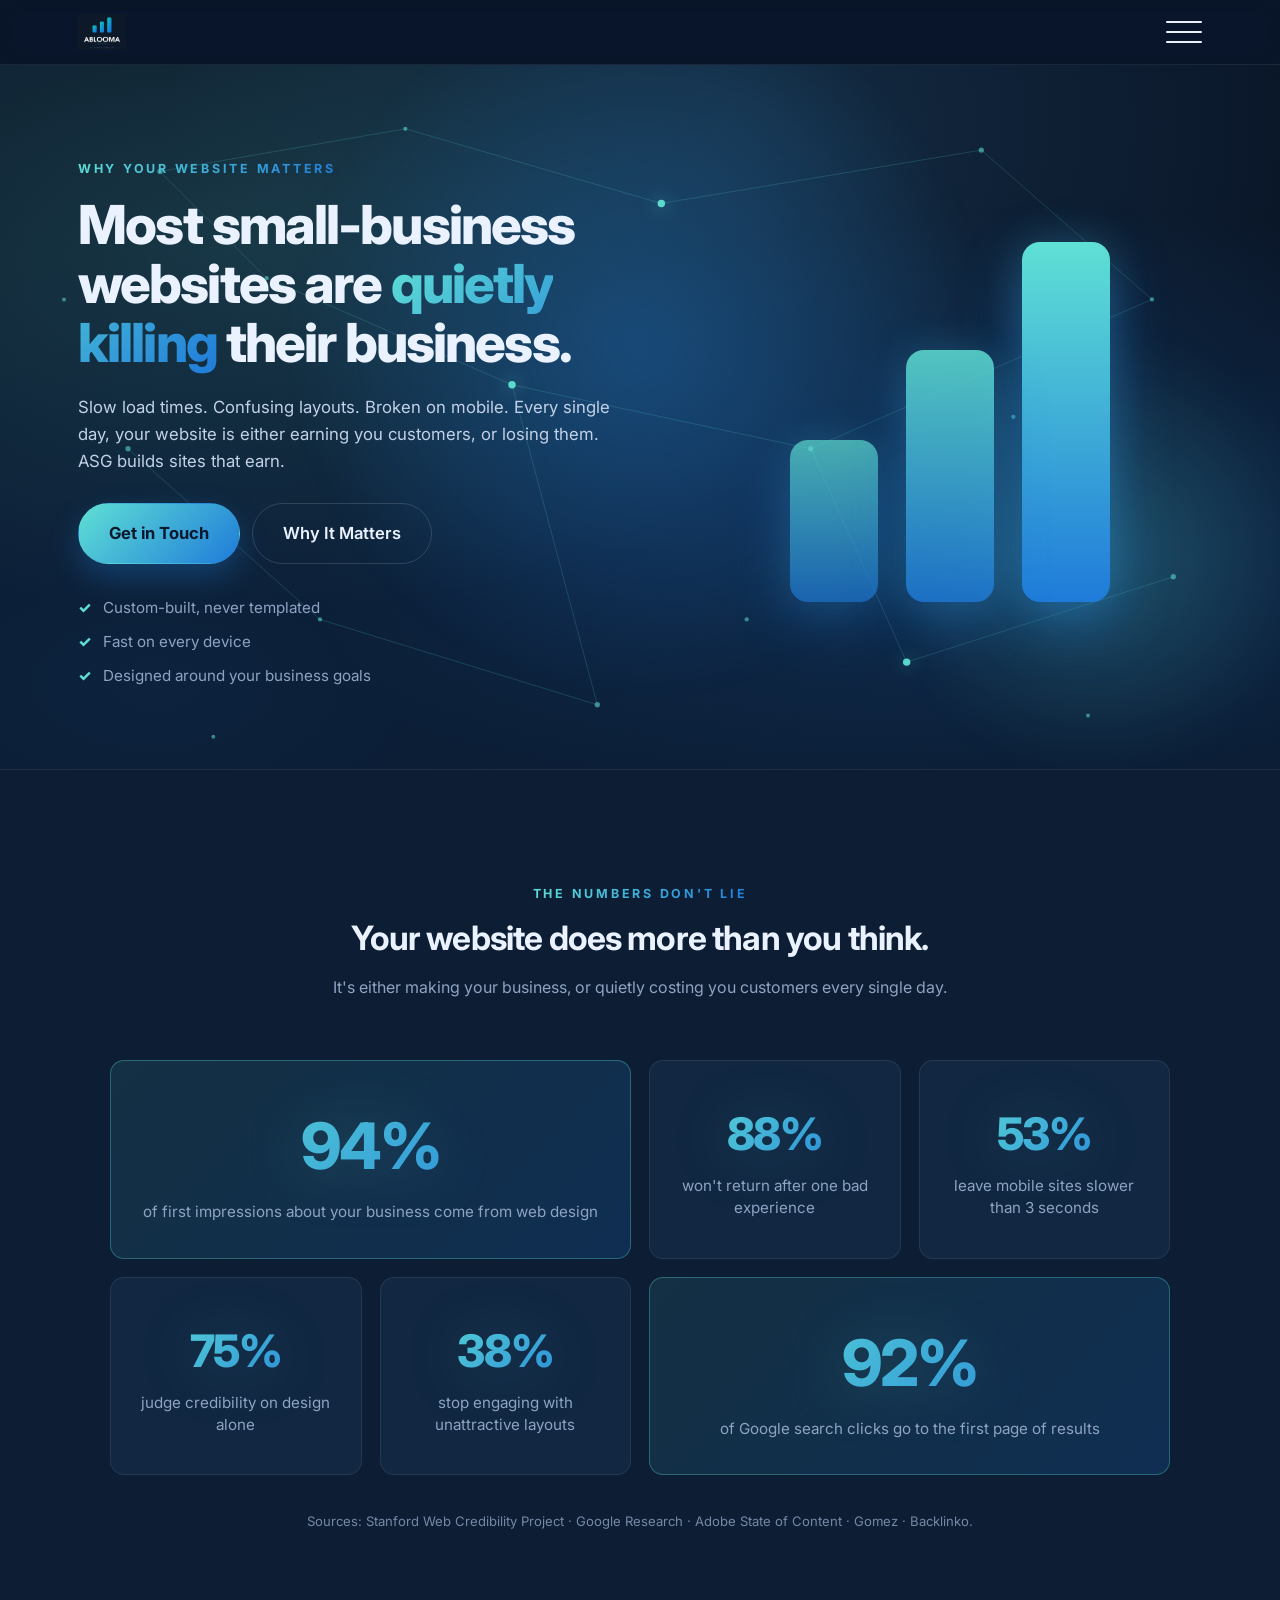
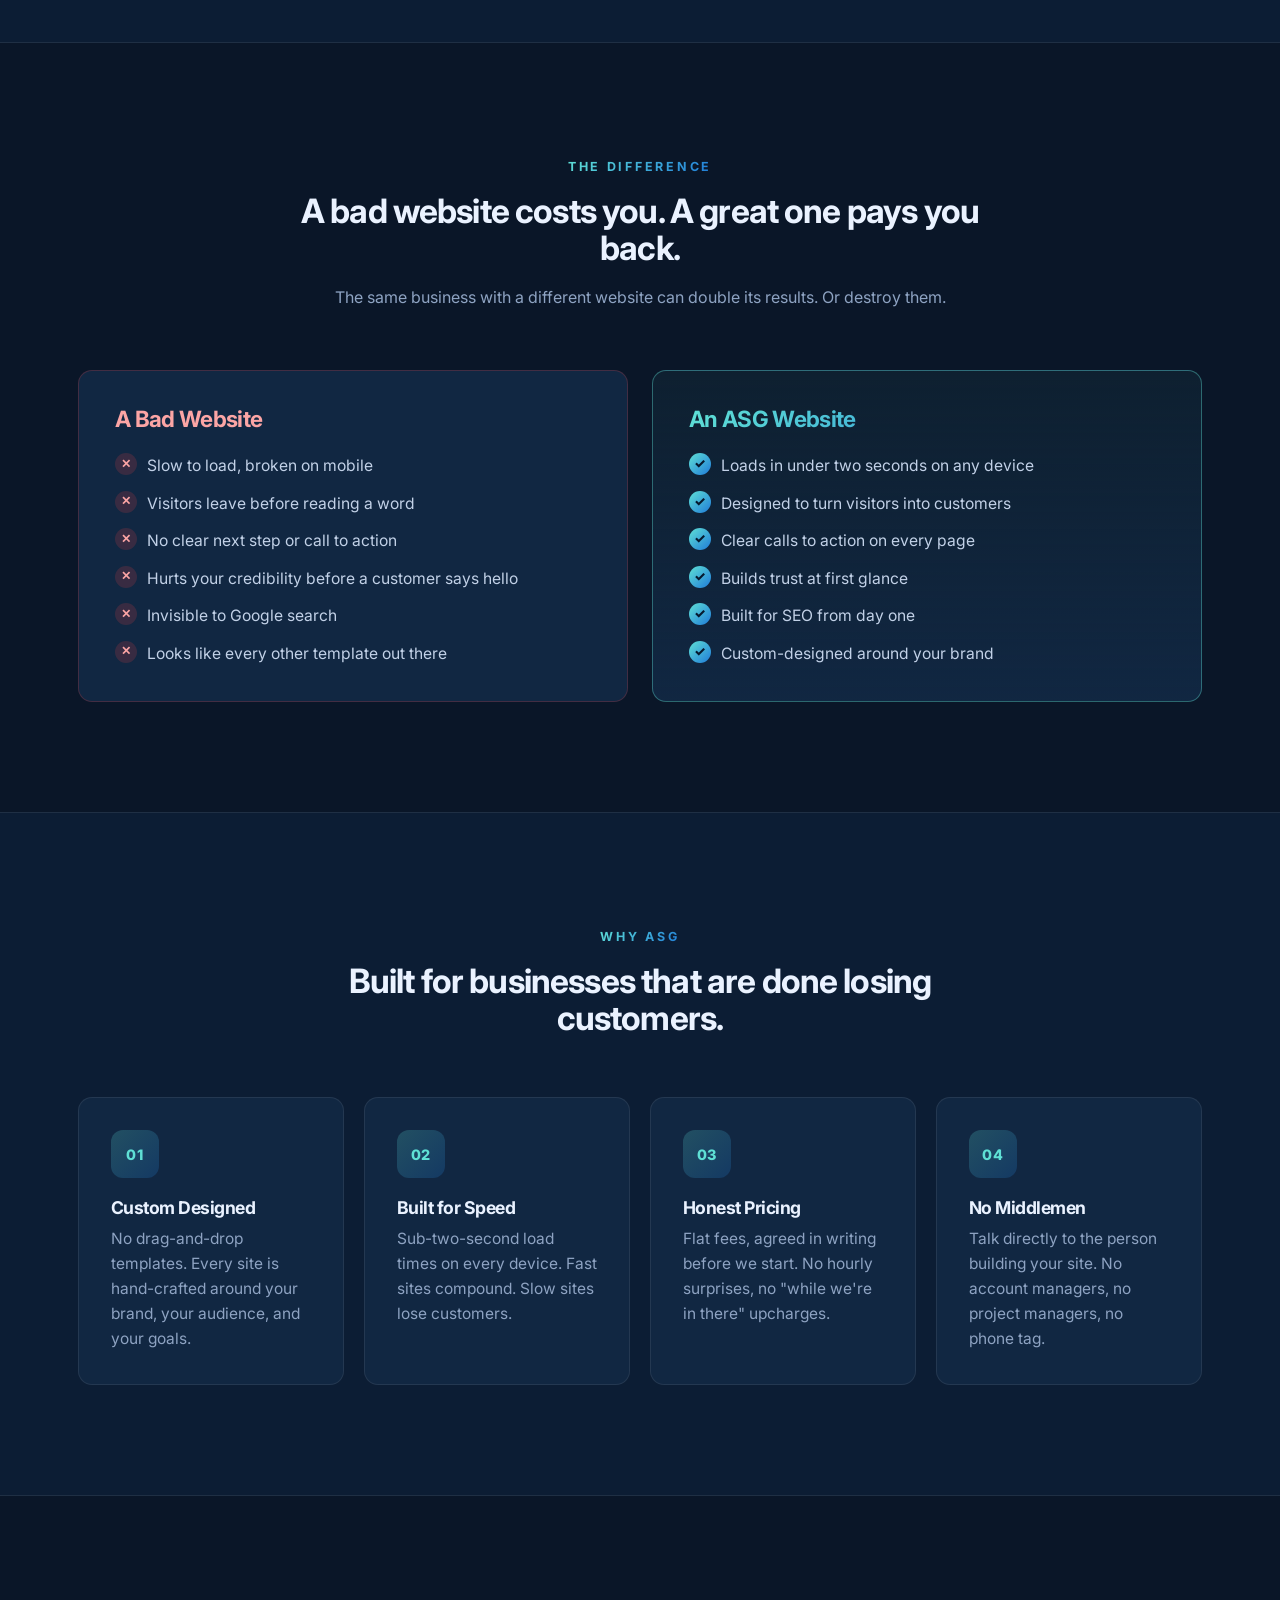
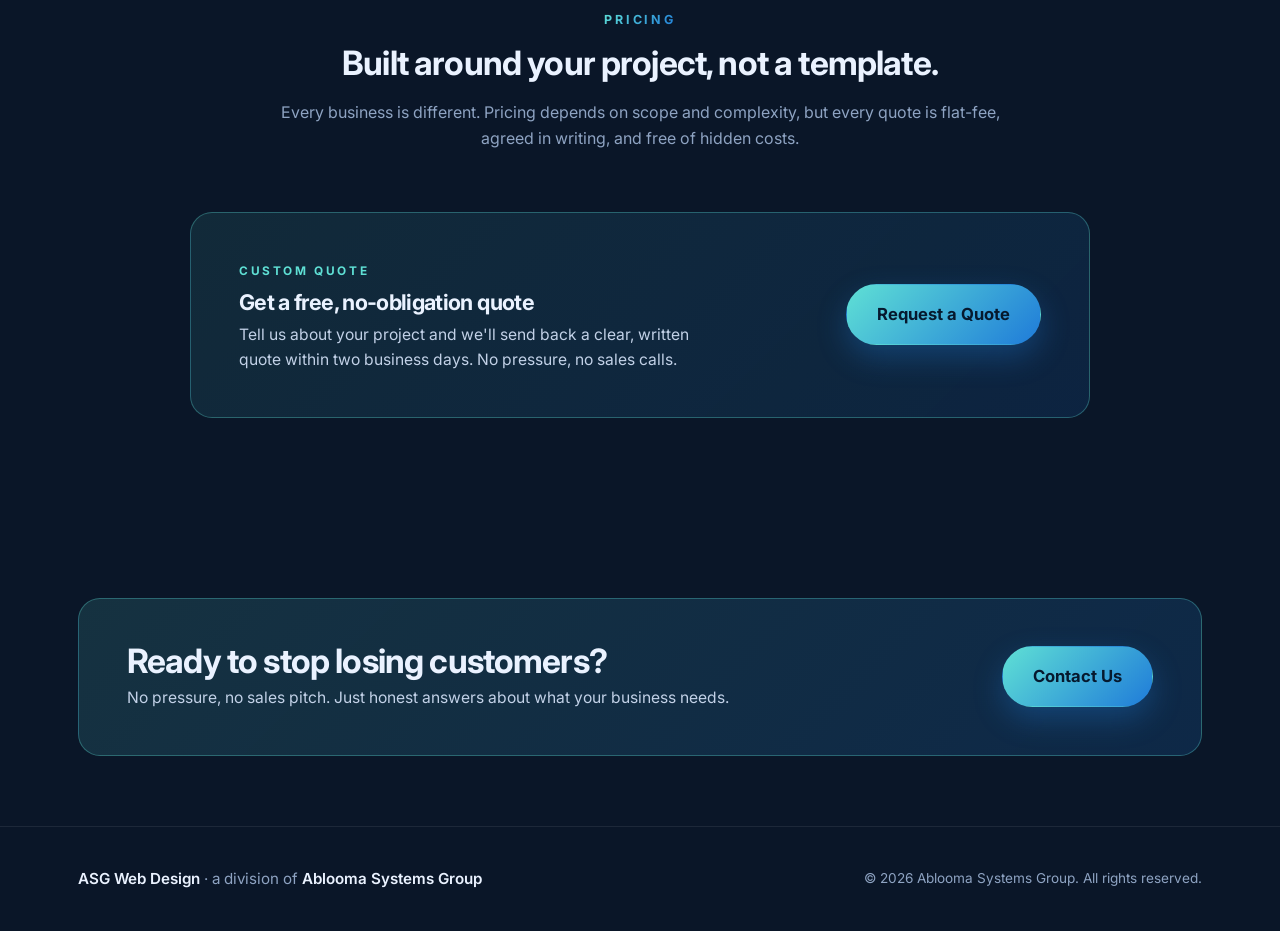
==== commit a7652f74: "Replace hero shapes with constellation network (dots + lines, pulsing stars)" ====
--- a/index.html
+++ b/index.html
@@ -44,16 +44,43 @@
   <main>
     <section class="hero">
       <div class="hero-shapes" aria-hidden="true">
-        <div class="shape shape-bars shape-bars-1"><span></span><span></span><span></span></div>
-        <div class="shape shape-bars shape-bars-2"><span></span><span></span><span></span></div>
-        <div class="shape shape-bars shape-bars-3"><span></span><span></span><span></span></div>
-        <div class="shape shape-window">
-          <div class="shape-window-bar"><span></span><span></span><span></span></div>
-        </div>
-        <div class="shape shape-code">&lt;/&gt;</div>
-        <span class="shape shape-dot shape-dot-1"></span>
-        <span class="shape shape-dot shape-dot-2"></span>
-        <span class="shape shape-ring"></span>
+        <svg class="constellation" viewBox="0 0 1200 700" preserveAspectRatio="xMidYMid slice">
+          <g class="c-lines">
+            <line x1="150" y1="120" x2="380" y2="80"/>
+            <line x1="380" y1="80" x2="620" y2="150"/>
+            <line x1="620" y1="150" x2="920" y2="100"/>
+            <line x1="920" y1="100" x2="1080" y2="240"/>
+            <line x1="1080" y1="240" x2="760" y2="380"/>
+            <line x1="760" y1="380" x2="480" y2="320"/>
+            <line x1="480" y1="320" x2="250" y2="220"/>
+            <line x1="250" y1="220" x2="150" y2="120"/>
+            <line x1="480" y1="320" x2="560" y2="620"/>
+            <line x1="760" y1="380" x2="850" y2="580"/>
+            <line x1="120" y1="380" x2="300" y2="540"/>
+            <line x1="300" y1="540" x2="560" y2="620"/>
+            <line x1="850" y1="580" x2="1100" y2="500"/>
+          </g>
+          <g class="c-dots">
+            <circle cx="150" cy="120" r="2.5"/>
+            <circle cx="380" cy="80" r="2"/>
+            <circle cx="620" cy="150" r="3.5" class="c-glow"/>
+            <circle cx="920" cy="100" r="2.5"/>
+            <circle cx="1080" cy="240" r="2"/>
+            <circle cx="1100" cy="500" r="2.5"/>
+            <circle cx="850" cy="580" r="3.5" class="c-glow"/>
+            <circle cx="560" cy="620" r="2.5"/>
+            <circle cx="300" cy="540" r="2"/>
+            <circle cx="120" cy="380" r="2.5"/>
+            <circle cx="480" cy="320" r="3.5" class="c-glow"/>
+            <circle cx="760" cy="380" r="2.5"/>
+            <circle cx="250" cy="220" r="2"/>
+            <circle cx="950" cy="350" r="2"/>
+            <circle cx="200" cy="650" r="1.8"/>
+            <circle cx="700" cy="540" r="2"/>
+            <circle cx="1020" cy="630" r="1.8"/>
+            <circle cx="60" cy="240" r="1.8"/>
+          </g>
+        </svg>
       </div>
       <div class="container hero-grid">
         <div>
--- a/styles.css
+++ b/styles.css
@@ -297,116 +297,43 @@
   pointer-events: none;
   overflow: hidden;
 }
-.shape { position: absolute; display: block; }
-
-/* Mini bar chart motif — echoes the Ablooma logo */
-.shape-bars {
-  display: flex;
-  align-items: flex-end;
-  gap: 3px;
-}
-.shape-bars span {
-  flex: 1;
-  border-radius: 3px;
-  background: linear-gradient(180deg, rgba(95, 224, 213, 0.55), rgba(31, 123, 217, 0.42));
-}
-.shape-bars span:nth-child(1) { height: 55%; opacity: 0.6; }
-.shape-bars span:nth-child(2) { height: 78%; opacity: 0.8; }
-.shape-bars span:nth-child(3) { height: 100%; }
-
-.shape-bars-1 {
-  width: 42px; height: 36px;
-  top: 14%; left: 5%;
-  animation: floatA 28s ease-in-out infinite;
-}
-.shape-bars-2 {
-  width: 32px; height: 26px;
-  top: 62%; right: 10%;
-  --r: -12deg;
-  transform: rotate(-12deg);
-  animation: floatB 32s -8s ease-in-out infinite;
-}
-.shape-bars-3 {
-  width: 26px; height: 22px;
-  bottom: 18%; left: 30%;
-  opacity: 0.75;
-  animation: floatC 24s -5s ease-in-out infinite;
-}
-
-/* Stylized browser window — we make websites */
-.shape-window {
-  width: 96px; height: 64px;
-  border: 1.5px solid rgba(95, 224, 213, 0.22);
-  border-radius: 8px;
-  top: 18%; right: 16%;
-  --r: 8deg;
-  transform: rotate(8deg);
-  animation: floatB 36s ease-in-out infinite;
-}
-.shape-window-bar {
-  height: 14px;
-  border-bottom: 1.5px solid rgba(95, 224, 213, 0.18);
-  display: flex;
-  align-items: center;
-  gap: 4px;
-  padding: 0 8px;
-}
-.shape-window-bar span {
-  width: 4px; height: 4px;
-  border-radius: 50%;
-  background: rgba(95, 224, 213, 0.42);
-}
-
-/* Code bracket — the craft */
-.shape-code {
-  font-family: 'Inter', monospace;
-  font-size: 30px;
-  font-weight: 700;
-  color: rgba(95, 224, 213, 0.20);
-  letter-spacing: -0.05em;
-  bottom: 16%; left: 14%;
-  --r: -8deg;
-  transform: rotate(-8deg);
-  animation: floatB 30s -10s ease-in-out infinite;
-}
-
-/* Glowing accent dots */
-.shape-dot { border-radius: 50%; }
-.shape-dot-1 {
-  width: 12px; height: 12px;
-  background: rgba(95, 224, 213, 0.65);
-  box-shadow: 0 0 24px rgba(95, 224, 213, 0.5);
-  top: 40%; right: 40%;
-  animation: floatC 18s ease-in-out infinite;
-}
-.shape-dot-2 {
-  width: 8px; height: 8px;
-  background: rgba(77, 168, 224, 0.7);
-  box-shadow: 0 0 16px rgba(77, 168, 224, 0.45);
-  bottom: 32%; right: 22%;
-  animation: floatC 22s -7s ease-in-out infinite;
-}
-
-/* Outlined ring for balance */
-.shape-ring {
-  width: 200px; height: 200px;
-  border-radius: 50%;
-  border: 1.5px solid rgba(95, 224, 213, 0.13);
-  top: 8%; right: -50px;
-  animation: floatA 34s -12s ease-in-out infinite;
-}
-
-@keyframes floatA {
+/* Constellation network */
+.constellation {
+  position: absolute;
+  inset: 0;
+  width: 100%;
+  height: 100%;
+  pointer-events: none;
+  animation: constellationDrift 42s ease-in-out infinite;
+}
+.c-lines line {
+  stroke: rgba(95, 224, 213, 0.18);
+  stroke-width: 0.9;
+  stroke-linecap: round;
+}
+.c-dots circle {
+  fill: rgba(95, 224, 213, 0.55);
+}
+.c-dots circle.c-glow {
+  fill: rgba(95, 224, 213, 0.95);
+  filter: drop-shadow(0 0 8px rgba(95, 224, 213, 0.7));
+  animation: starPulse 4s ease-in-out infinite;
+}
+.c-dots circle.c-glow:nth-of-type(1) { animation-delay: 0s; }
+.c-dots circle.c-glow:nth-of-type(2) { animation-delay: 1.6s; }
+.c-dots circle.c-glow:nth-of-type(3) { animation-delay: 3.2s; }
+
+@keyframes constellationDrift {
   0%, 100% { transform: translate(0, 0); }
-  50% { transform: translate(35px, -45px); }
-}
-@keyframes floatB {
-  0%, 100% { transform: rotate(var(--r, 0deg)) translate(0, 0); }
-  50% { transform: rotate(calc(var(--r, 0deg) + 6deg)) translate(-28px, 32px); }
-}
-@keyframes floatC {
-  0%, 100% { transform: translate(0, 0); }
-  50% { transform: translate(-22px, -34px); }
+  50% { transform: translate(-18px, 12px); }
+}
+@keyframes starPulse {
+  0%, 100% { opacity: 0.7; }
+  50% { opacity: 1; }
+}
+
+@media (prefers-reduced-motion: reduce) {
+  .constellation, .c-glow { animation: none !important; }
 }
 
 @media (prefers-reduced-motion: reduce) {
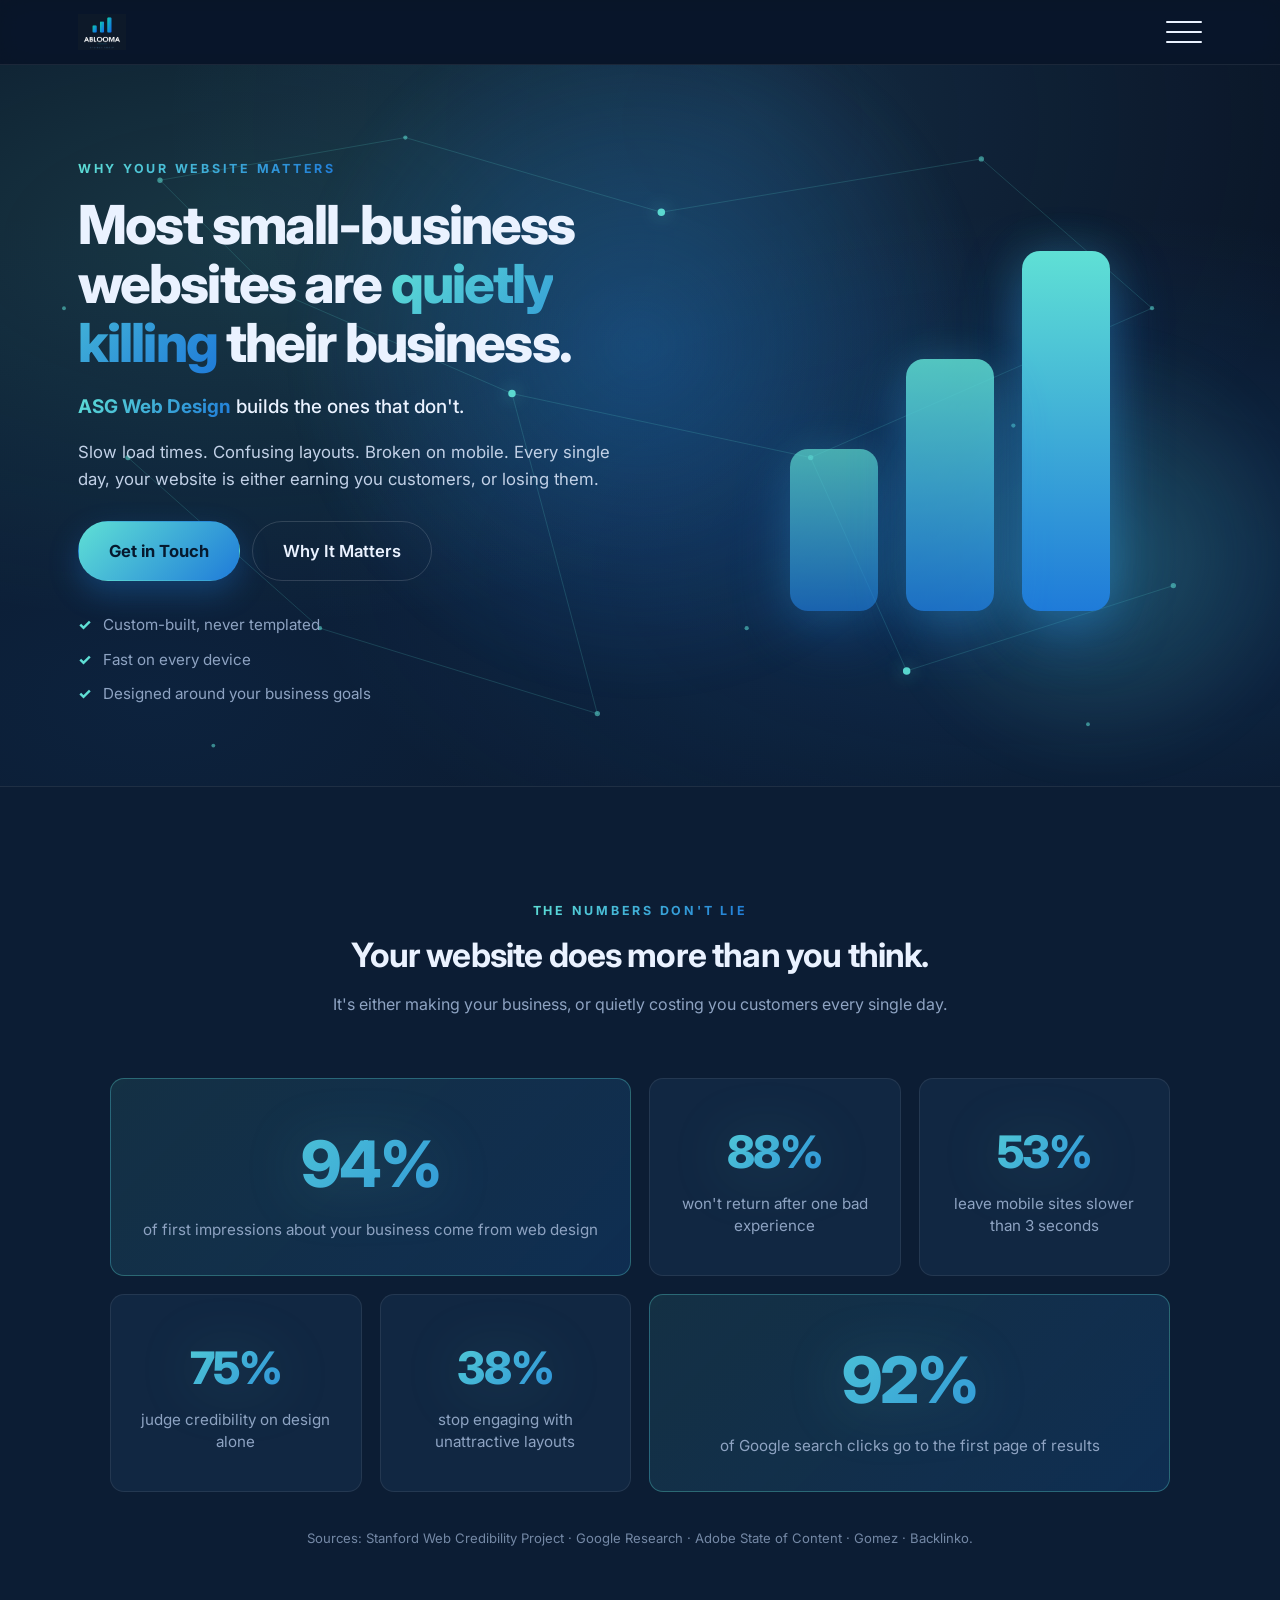
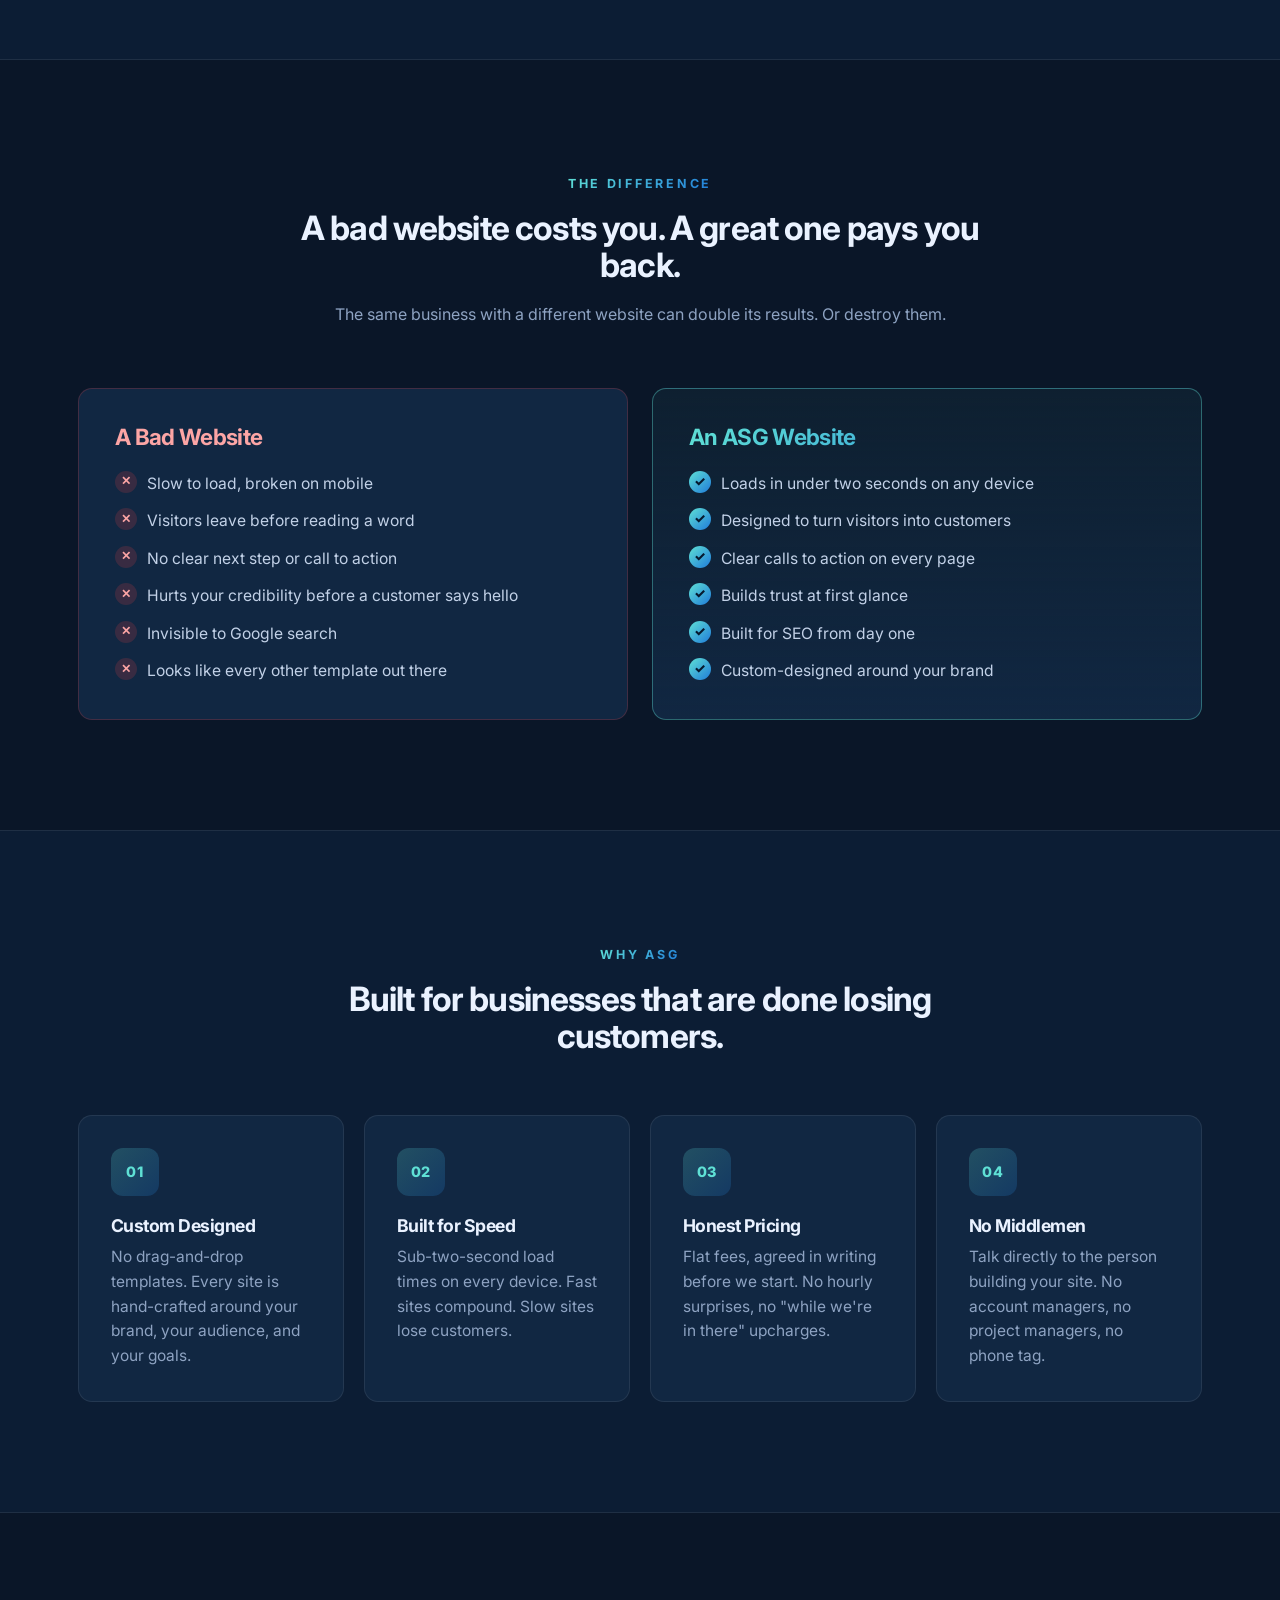
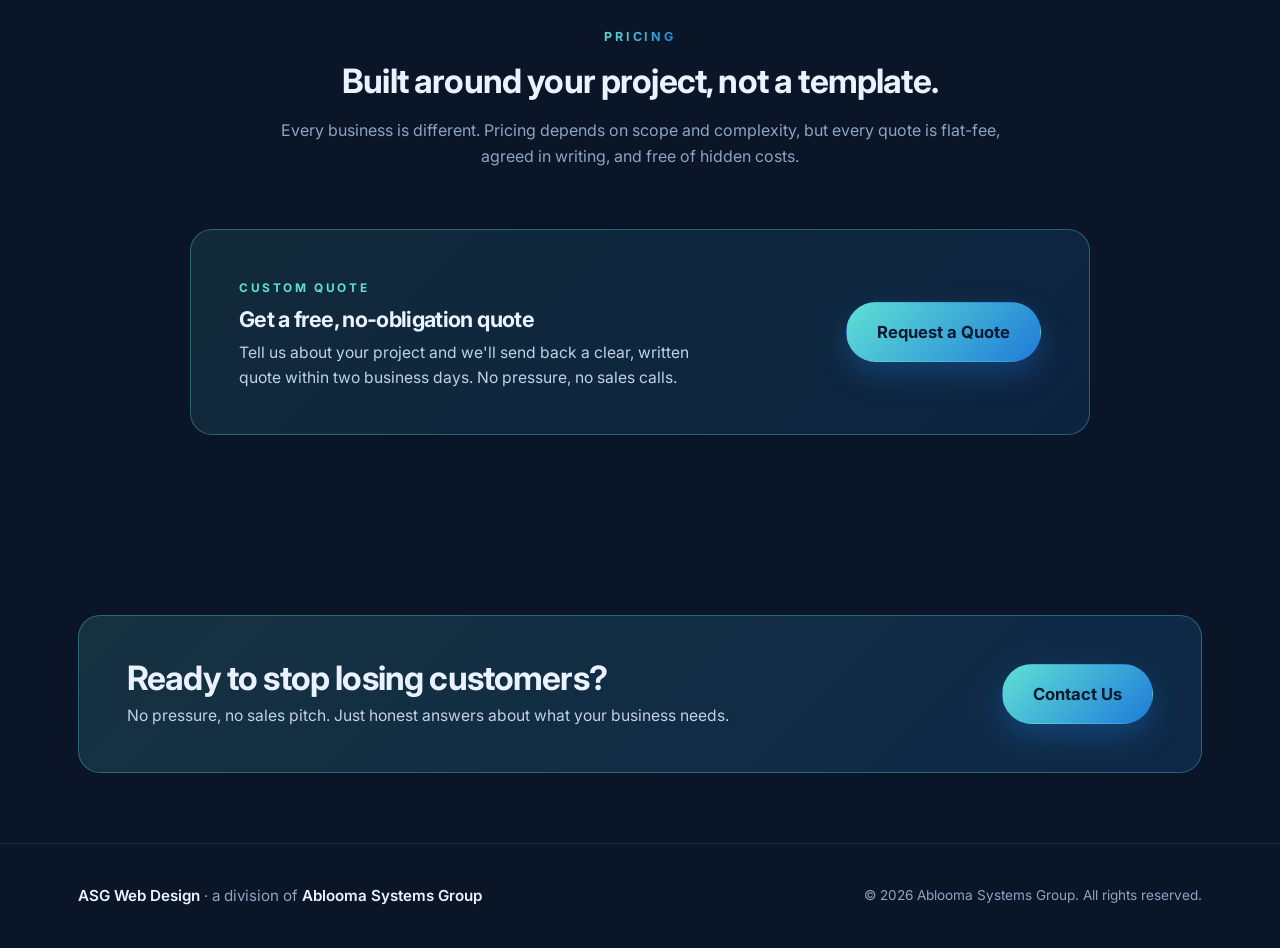
==== commit dad18db7: "Introduce ASG Web Design brand line in home hero between headline and lead" ====
--- a/index.html
+++ b/index.html
@@ -86,7 +86,8 @@
         <div>
           <span class="eyebrow">Why Your Website Matters</span>
           <h1>Most small-business websites are <span class="gradient-text">quietly killing</span> their business.</h1>
-          <p class="lead">Slow load times. Confusing layouts. Broken on mobile. Every single day, your website is either earning you customers, or losing them. ASG builds sites that earn.</p>
+          <p class="hero-tagline"><strong>ASG Web Design</strong> builds the ones that don't.</p>
+          <p class="lead">Slow load times. Confusing layouts. Broken on mobile. Every single day, your website is either earning you customers, or losing them.</p>
           <div class="hero-cta">
             <a href="contact.html" class="btn btn-primary btn-lg">Get in Touch</a>
             <a href="#impact" class="btn btn-ghost btn-lg">Why It Matters</a>
--- a/styles.css
+++ b/styles.css
@@ -383,6 +383,21 @@
 .hero-grid { display: grid; grid-template-columns: 1.05fr 0.95fr; gap: 64px; align-items: center; }
 .hero h1 { margin-bottom: 22px; }
 .lead { font-size: 1.05rem; color: var(--text-soft); margin-bottom: 28px; max-width: 540px; }
+.hero-tagline {
+  font-size: 1.18rem;
+  font-weight: 500;
+  color: var(--text);
+  margin: 4px 0 18px;
+  max-width: 540px;
+  line-height: 1.4;
+}
+.hero-tagline strong {
+  font-weight: 700;
+  background: linear-gradient(135deg, var(--brand-2), var(--brand));
+  -webkit-background-clip: text;
+  background-clip: text;
+  -webkit-text-fill-color: transparent;
+}
 .hero-cta { display: flex; gap: 12px; flex-wrap: wrap; margin-bottom: 32px; }
 .hero-points { list-style: none; padding: 0; margin: 0; display: grid; gap: 10px; color: var(--muted); font-size: 0.95rem; }
 .hero-points li::before { content: '✓'; color: var(--brand-2); font-weight: 800; margin-right: 12px; }
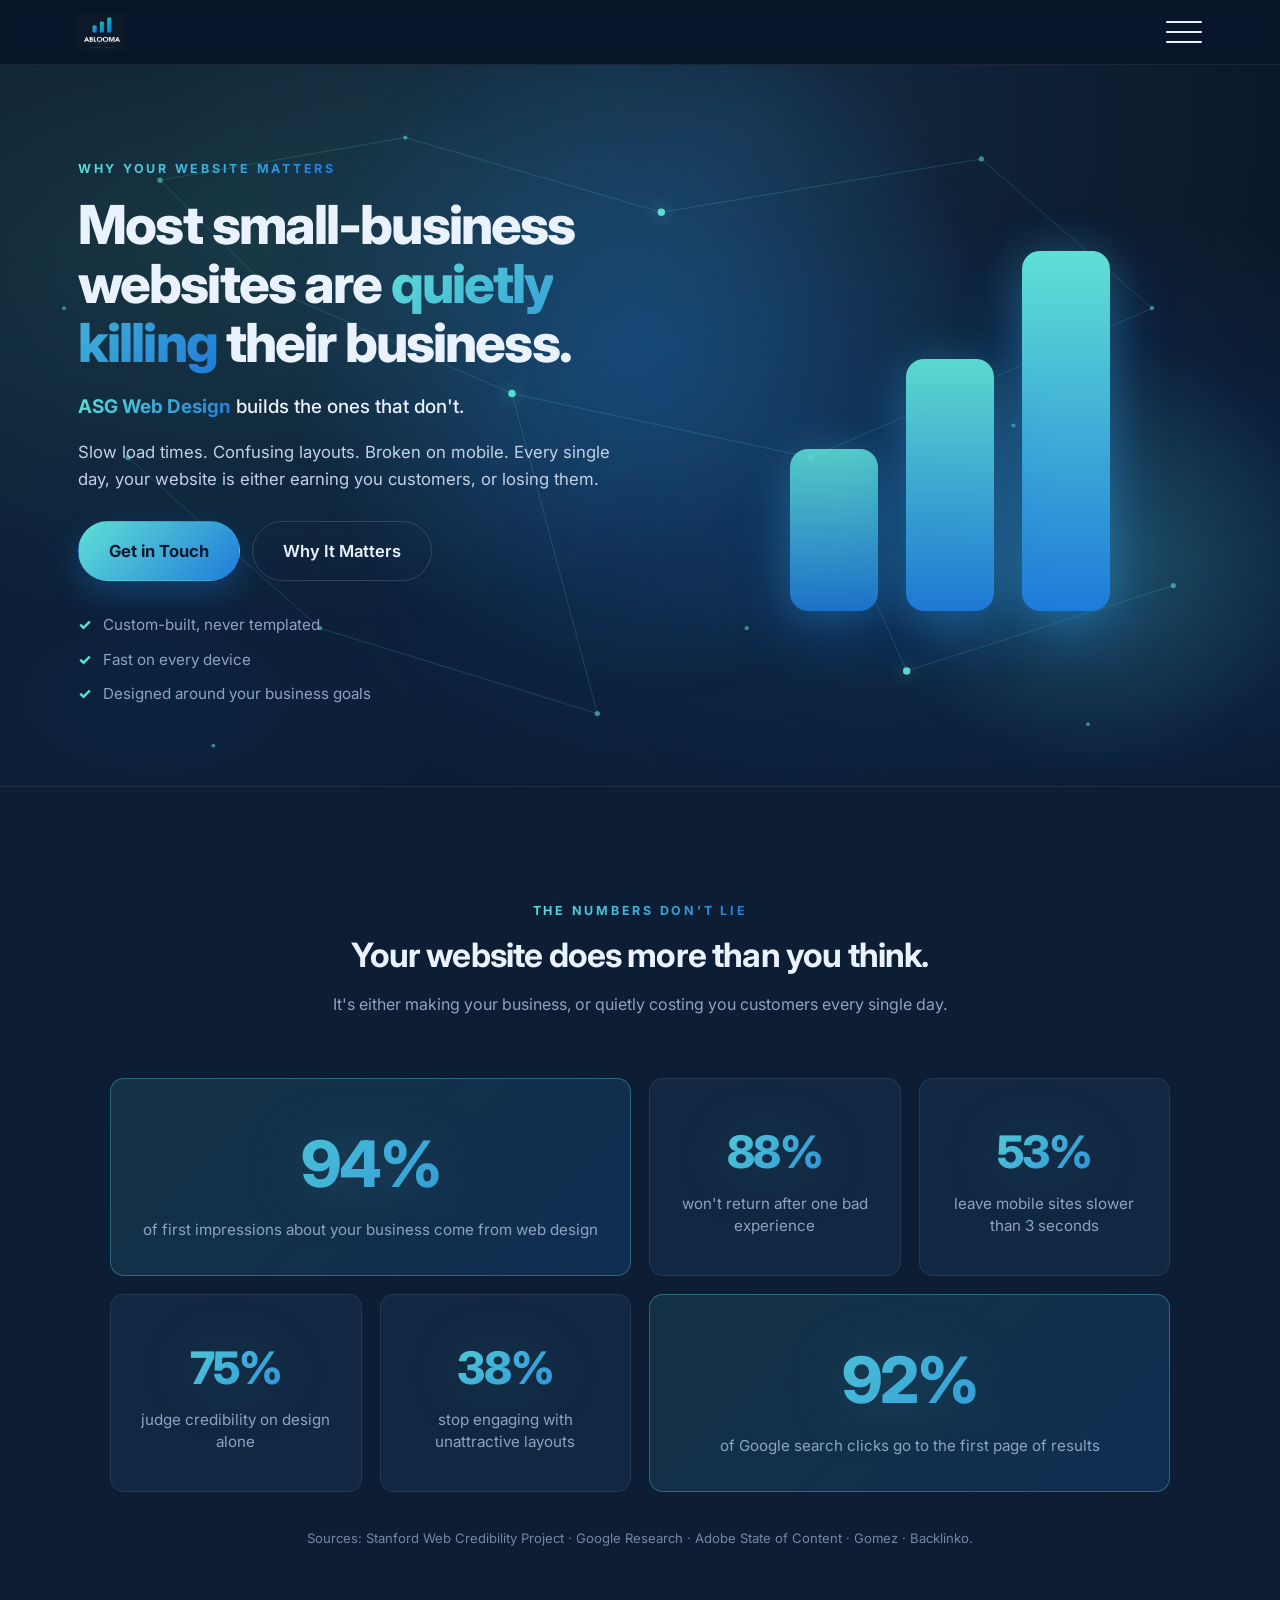
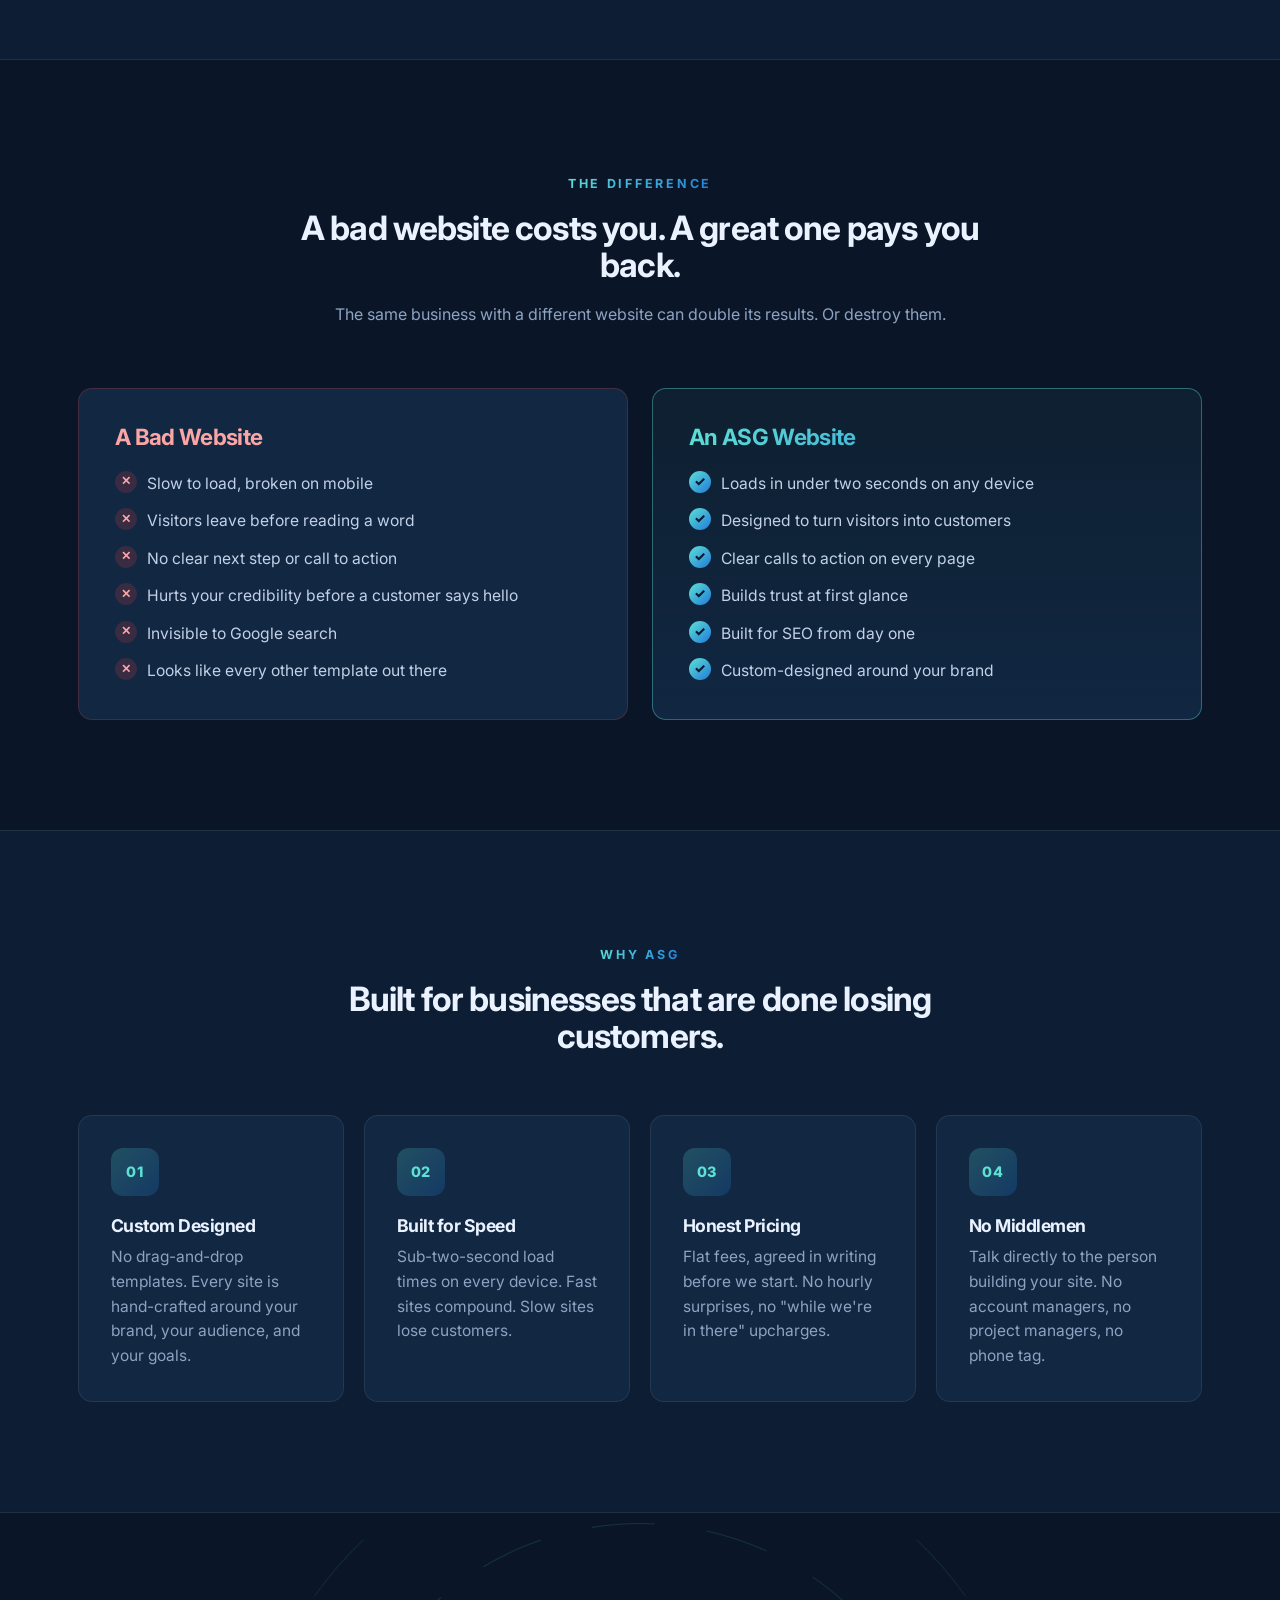
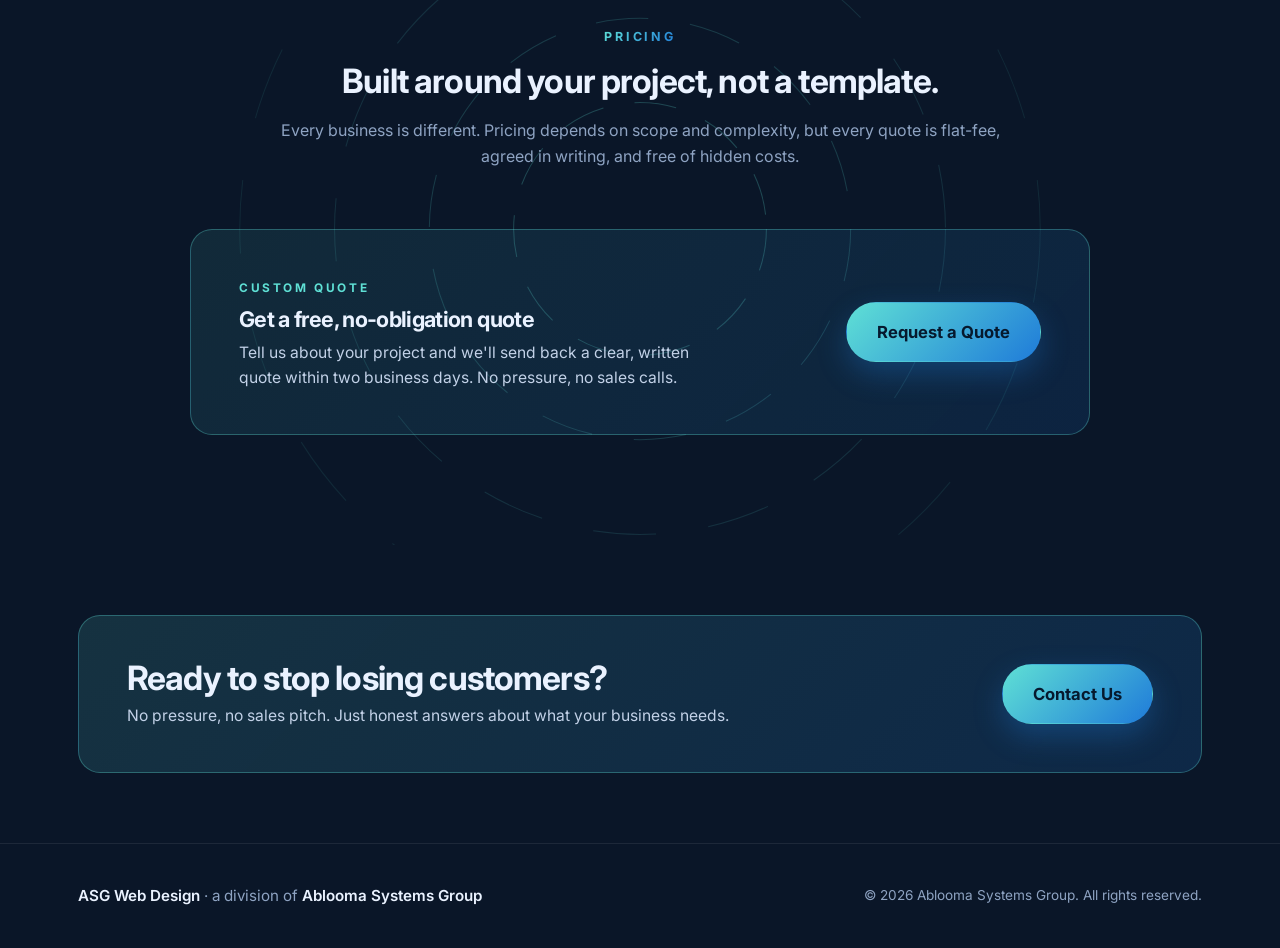
==== commit abc41e6d: "Add unique decorations to Difference (streaks) and Pricing (rings) sections" ====
--- a/index.html
+++ b/index.html
@@ -145,7 +145,15 @@
       </div>
     </section>
 
-    <section class="section">
+    <section class="section section-decorated">
+      <div class="section-deco section-deco-streaks" aria-hidden="true">
+        <svg viewBox="0 0 1200 600" preserveAspectRatio="none">
+          <line x1="-200" y1="80" x2="1400" y2="200"/>
+          <line x1="-200" y1="320" x2="1400" y2="200"/>
+          <line x1="-200" y1="480" x2="1400" y2="580"/>
+          <line x1="-200" y1="540" x2="1400" y2="380"/>
+        </svg>
+      </div>
       <div class="container">
         <div class="section-head reveal">
           <span class="eyebrow">The Difference</span>
@@ -210,7 +218,17 @@
       </div>
     </section>
 
-    <section class="section">
+    <section class="section section-decorated">
+      <div class="section-deco section-deco-rings" aria-hidden="true">
+        <svg viewBox="0 0 1200 600" preserveAspectRatio="xMidYMid meet">
+          <g transform="translate(600 300)">
+            <circle cx="0" cy="0" r="120"/>
+            <circle cx="0" cy="0" r="200"/>
+            <circle cx="0" cy="0" r="290"/>
+            <circle cx="0" cy="0" r="380"/>
+          </g>
+        </svg>
+      </div>
       <div class="container">
         <div class="section-head reveal">
           <span class="eyebrow">Pricing</span>
--- a/styles.css
+++ b/styles.css
@@ -297,6 +297,71 @@
   pointer-events: none;
   overflow: hidden;
 }
+/* Decorated sections (Difference, Pricing) */
+.section-decorated { position: relative; overflow: hidden; }
+.section-decorated > .container { position: relative; z-index: 2; }
+.section-deco {
+  position: absolute;
+  inset: 0;
+  z-index: 0;
+  pointer-events: none;
+}
+.section-deco svg { width: 100%; height: 100%; display: block; }
+
+/* Streaks (The Difference section) */
+.section-deco-streaks line {
+  stroke: rgba(95, 224, 213, 0.45);
+  stroke-width: 1;
+  stroke-dasharray: 120 1800;
+  fill: none;
+  animation: streakFlow var(--d, 18s) linear infinite;
+}
+.section-deco-streaks line:nth-child(1) { --d: 18s; animation-delay: 0s; }
+.section-deco-streaks line:nth-child(2) { --d: 22s; animation-delay: -5s; }
+.section-deco-streaks line:nth-child(3) { --d: 16s; animation-delay: -9s; }
+.section-deco-streaks line:nth-child(4) { --d: 20s; animation-delay: -13s; }
+@keyframes streakFlow {
+  to { stroke-dashoffset: -1920; }
+}
+
+/* Rings (Pricing section) */
+.section-deco-rings circle {
+  fill: none;
+  stroke-width: 1;
+  transform-box: fill-box;
+  transform-origin: center;
+  animation: ringSpin 60s linear infinite;
+}
+.section-deco-rings circle:nth-child(1) {
+  stroke: rgba(95, 224, 213, 0.24);
+  stroke-dasharray: 40 30;
+  animation-duration: 50s;
+}
+.section-deco-rings circle:nth-child(2) {
+  stroke: rgba(95, 224, 213, 0.18);
+  stroke-dasharray: 50 40;
+  animation-duration: 80s;
+  animation-direction: reverse;
+}
+.section-deco-rings circle:nth-child(3) {
+  stroke: rgba(95, 224, 213, 0.13);
+  stroke-dasharray: 60 50;
+  animation-duration: 110s;
+}
+.section-deco-rings circle:nth-child(4) {
+  stroke: rgba(95, 224, 213, 0.09);
+  stroke-dasharray: 70 60;
+  animation-duration: 140s;
+  animation-direction: reverse;
+}
+@keyframes ringSpin {
+  to { transform: rotate(360deg); }
+}
+
+@media (prefers-reduced-motion: reduce) {
+  .section-deco-streaks line, .section-deco-rings circle { animation: none !important; }
+}
+
 /* Constellation network */
 .constellation {
   position: absolute;
@@ -304,7 +369,7 @@
   width: 100%;
   height: 100%;
   pointer-events: none;
-  animation: constellationDrift 42s ease-in-out infinite;
+  animation: constellationDrift 28s ease-in-out infinite;
 }
 .c-lines line {
   stroke: rgba(95, 224, 213, 0.18);
@@ -419,8 +484,8 @@
   transform-origin: bottom;
   animation: barRise 1.4s var(--easing) backwards, barGlow 4s ease-in-out infinite;
 }
-.bars-art .bar:nth-child(1) { height: 45%; opacity: 0.7; animation-delay: 0s, 0s; }
-.bars-art .bar:nth-child(2) { height: 70%; opacity: 0.85; animation-delay: 0.18s, 0.6s; }
+.bars-art .bar:nth-child(1) { height: 45%; opacity: 0.88; animation-delay: 0s, 0s; }
+.bars-art .bar:nth-child(2) { height: 70%; opacity: 0.96; animation-delay: 0.18s, 0.6s; }
 .bars-art .bar:nth-child(3) { height: 100%; animation-delay: 0.36s, 1.2s; }
 @keyframes barRise {
   from { transform: scaleY(0); opacity: 0; }
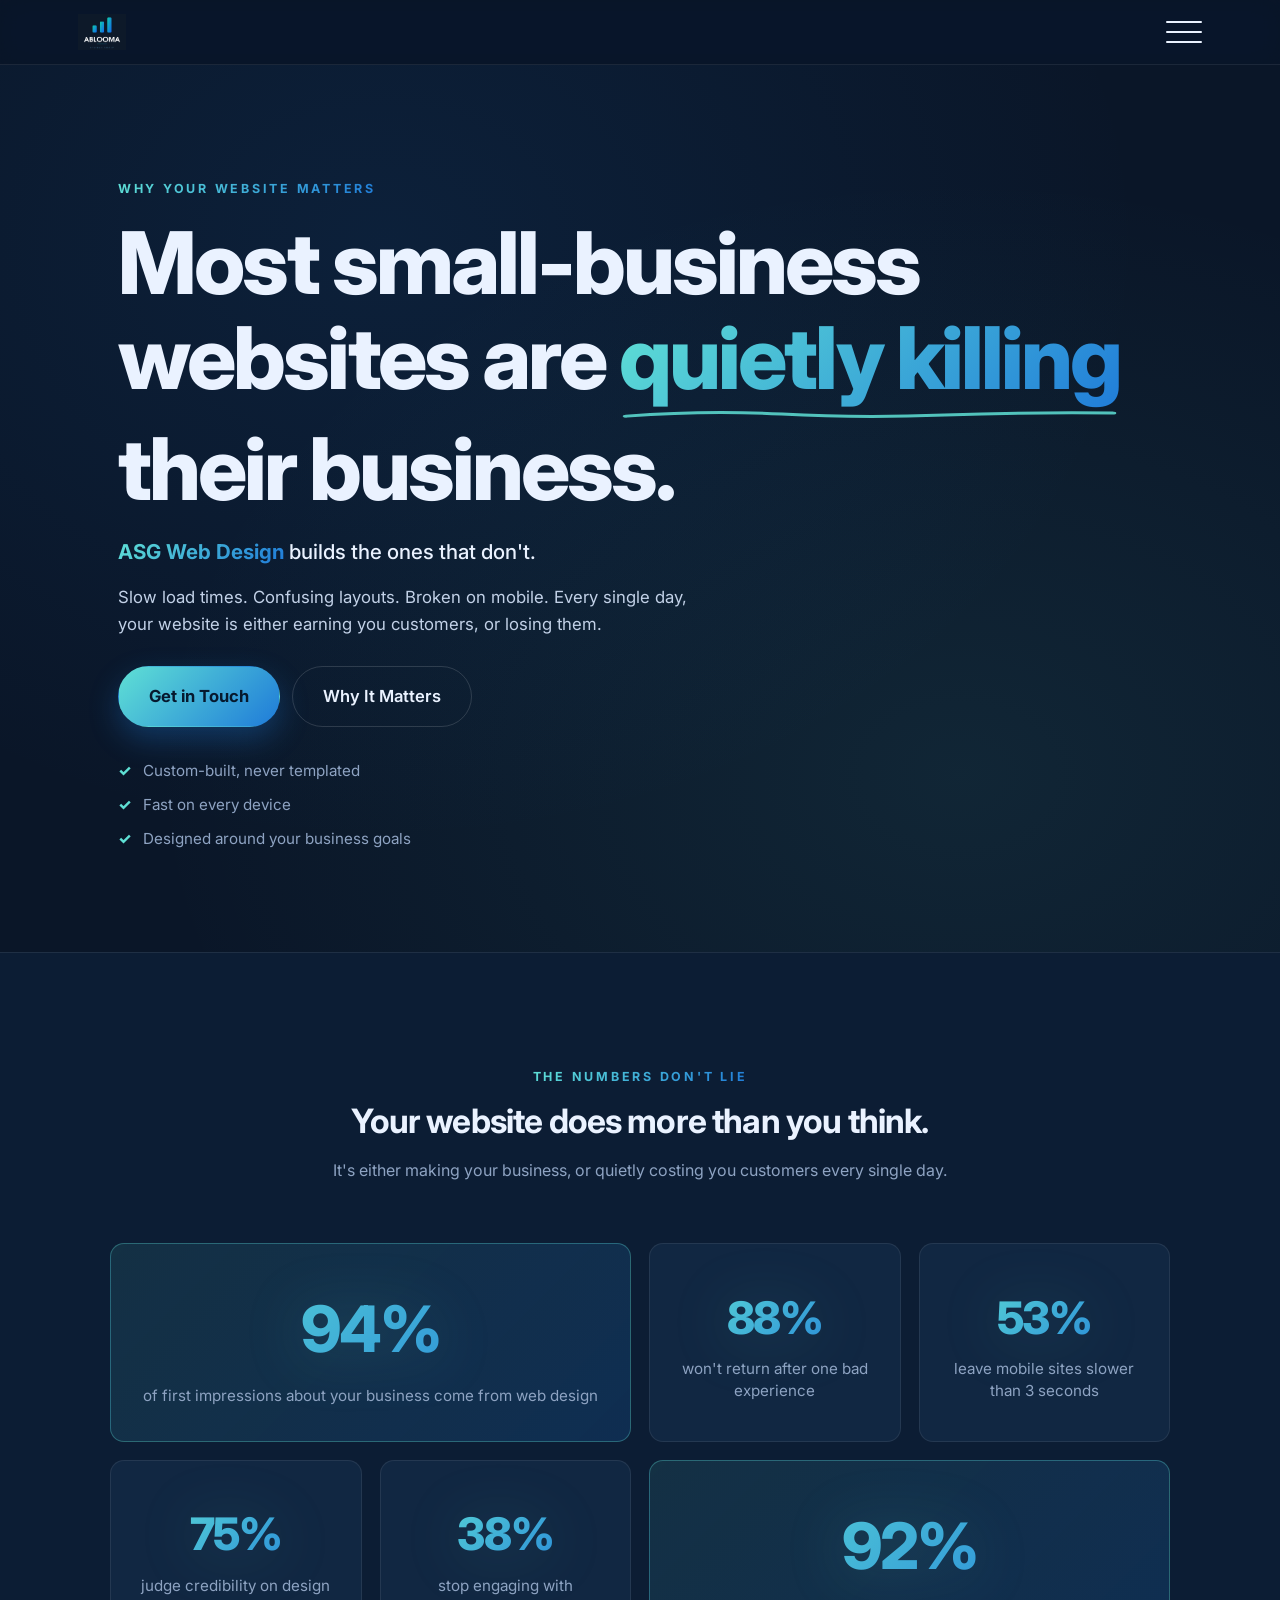
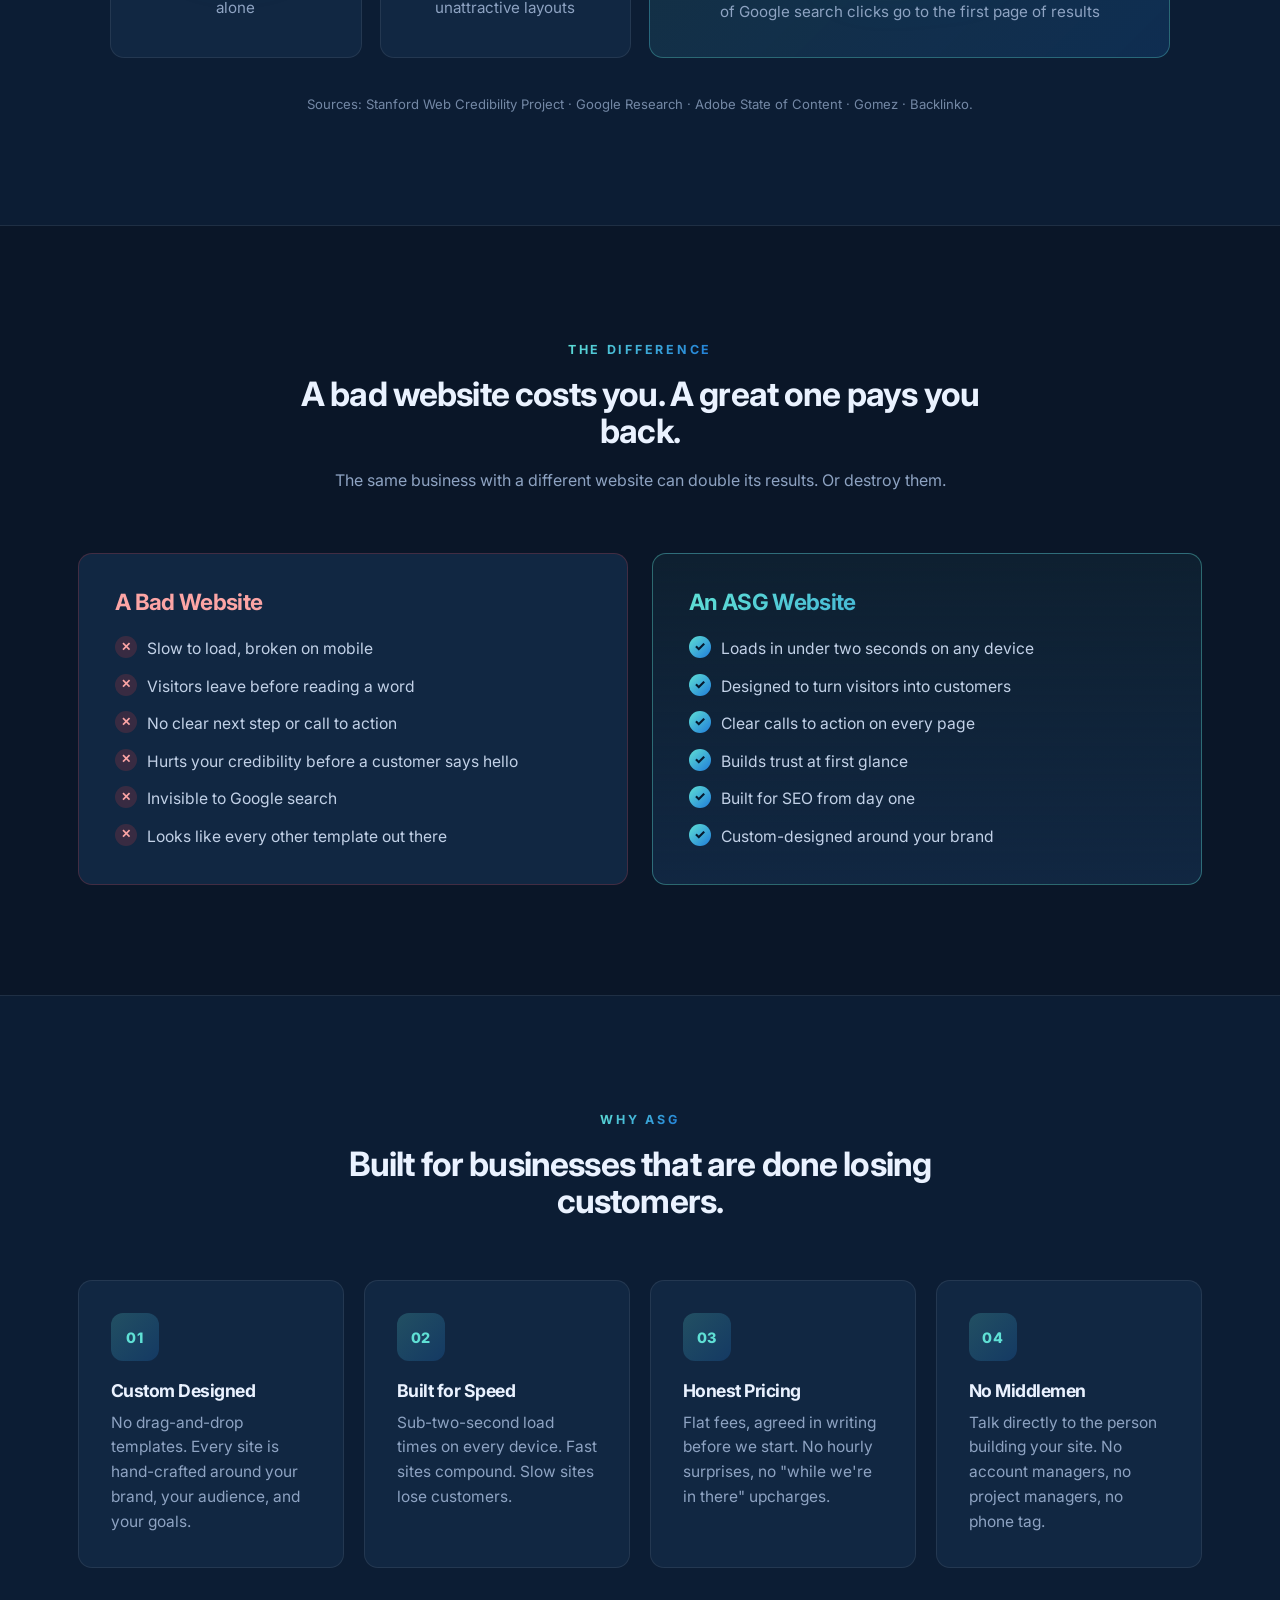
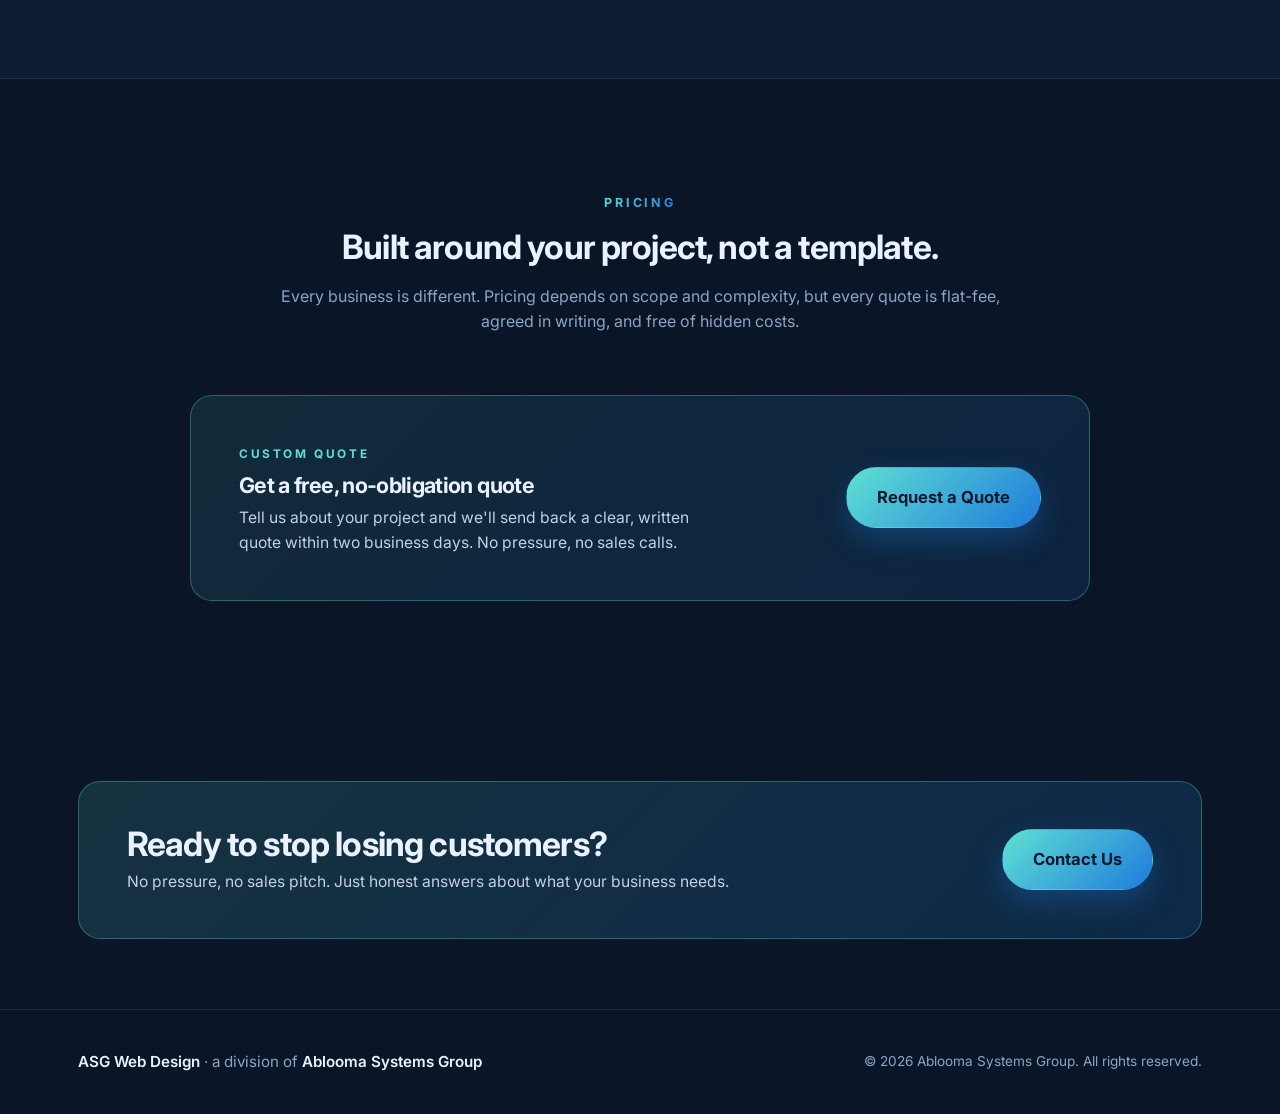
==== commit 43d95606: "Strip decoration; typography-driven hero; hand-drawn underline on accent words" ====
--- a/index.html
+++ b/index.html
@@ -43,68 +43,20 @@
 
   <main>
     <section class="hero">
-      <div class="hero-shapes" aria-hidden="true">
-        <svg class="constellation" viewBox="0 0 1200 700" preserveAspectRatio="xMidYMid slice">
-          <g class="c-lines">
-            <line x1="150" y1="120" x2="380" y2="80"/>
-            <line x1="380" y1="80" x2="620" y2="150"/>
-            <line x1="620" y1="150" x2="920" y2="100"/>
-            <line x1="920" y1="100" x2="1080" y2="240"/>
-            <line x1="1080" y1="240" x2="760" y2="380"/>
-            <line x1="760" y1="380" x2="480" y2="320"/>
-            <line x1="480" y1="320" x2="250" y2="220"/>
-            <line x1="250" y1="220" x2="150" y2="120"/>
-            <line x1="480" y1="320" x2="560" y2="620"/>
-            <line x1="760" y1="380" x2="850" y2="580"/>
-            <line x1="120" y1="380" x2="300" y2="540"/>
-            <line x1="300" y1="540" x2="560" y2="620"/>
-            <line x1="850" y1="580" x2="1100" y2="500"/>
-          </g>
-          <g class="c-dots">
-            <circle cx="150" cy="120" r="2.5"/>
-            <circle cx="380" cy="80" r="2"/>
-            <circle cx="620" cy="150" r="3.5" class="c-glow"/>
-            <circle cx="920" cy="100" r="2.5"/>
-            <circle cx="1080" cy="240" r="2"/>
-            <circle cx="1100" cy="500" r="2.5"/>
-            <circle cx="850" cy="580" r="3.5" class="c-glow"/>
-            <circle cx="560" cy="620" r="2.5"/>
-            <circle cx="300" cy="540" r="2"/>
-            <circle cx="120" cy="380" r="2.5"/>
-            <circle cx="480" cy="320" r="3.5" class="c-glow"/>
-            <circle cx="760" cy="380" r="2.5"/>
-            <circle cx="250" cy="220" r="2"/>
-            <circle cx="950" cy="350" r="2"/>
-            <circle cx="200" cy="650" r="1.8"/>
-            <circle cx="700" cy="540" r="2"/>
-            <circle cx="1020" cy="630" r="1.8"/>
-            <circle cx="60" cy="240" r="1.8"/>
-          </g>
-        </svg>
-      </div>
-      <div class="container hero-grid">
-        <div>
-          <span class="eyebrow">Why Your Website Matters</span>
-          <h1>Most small-business websites are <span class="gradient-text">quietly killing</span> their business.</h1>
-          <p class="hero-tagline"><strong>ASG Web Design</strong> builds the ones that don't.</p>
-          <p class="lead">Slow load times. Confusing layouts. Broken on mobile. Every single day, your website is either earning you customers, or losing them.</p>
-          <div class="hero-cta">
-            <a href="contact.html" class="btn btn-primary btn-lg">Get in Touch</a>
-            <a href="#impact" class="btn btn-ghost btn-lg">Why It Matters</a>
-          </div>
-          <ul class="hero-points">
-            <li>Custom-built, never templated</li>
-            <li>Fast on every device</li>
-            <li>Designed around your business goals</li>
-          </ul>
-        </div>
-        <div class="hero-visual" aria-hidden="true">
-          <div class="bars-art">
-            <div class="bar"></div>
-            <div class="bar"></div>
-            <div class="bar"></div>
-          </div>
-        </div>
+      <div class="container hero-typography">
+        <span class="eyebrow">Why Your Website Matters</span>
+        <h1>Most small-business websites are <span class="gradient-text">quietly killing</span> their business.</h1>
+        <p class="hero-tagline"><strong>ASG Web Design</strong> builds the ones that don't.</p>
+        <p class="lead">Slow load times. Confusing layouts. Broken on mobile. Every single day, your website is either earning you customers, or losing them.</p>
+        <div class="hero-cta">
+          <a href="contact.html" class="btn btn-primary btn-lg">Get in Touch</a>
+          <a href="#impact" class="btn btn-ghost btn-lg">Why It Matters</a>
+        </div>
+        <ul class="hero-points">
+          <li>Custom-built, never templated</li>
+          <li>Fast on every device</li>
+          <li>Designed around your business goals</li>
+        </ul>
       </div>
     </section>
 
@@ -145,15 +97,7 @@
       </div>
     </section>
 
-    <section class="section section-decorated">
-      <div class="section-deco section-deco-streaks" aria-hidden="true">
-        <svg viewBox="0 0 1200 600" preserveAspectRatio="none">
-          <line x1="-200" y1="80" x2="1400" y2="200"/>
-          <line x1="-200" y1="320" x2="1400" y2="200"/>
-          <line x1="-200" y1="480" x2="1400" y2="580"/>
-          <line x1="-200" y1="540" x2="1400" y2="380"/>
-        </svg>
-      </div>
+    <section class="section">
       <div class="container">
         <div class="section-head reveal">
           <span class="eyebrow">The Difference</span>
@@ -218,17 +162,7 @@
       </div>
     </section>
 
-    <section class="section section-decorated">
-      <div class="section-deco section-deco-rings" aria-hidden="true">
-        <svg viewBox="0 0 1200 600" preserveAspectRatio="xMidYMid meet">
-          <g transform="translate(600 300)">
-            <circle cx="0" cy="0" r="120"/>
-            <circle cx="0" cy="0" r="200"/>
-            <circle cx="0" cy="0" r="290"/>
-            <circle cx="0" cy="0" r="380"/>
-          </g>
-        </svg>
-      </div>
+    <section class="section">
       <div class="container">
         <div class="section-head reveal">
           <span class="eyebrow">Pricing</span>
--- a/styles.css
+++ b/styles.css
@@ -95,6 +95,22 @@
   -webkit-background-clip: text;
   background-clip: text;
   -webkit-text-fill-color: transparent;
+  position: relative;
+  display: inline-block;
+  padding-bottom: 0.18em;
+}
+.gradient-text::after {
+  content: '';
+  position: absolute;
+  left: 0;
+  right: 0;
+  bottom: 0;
+  height: 0.16em;
+  background-image: url("data:image/svg+xml;utf8,<svg xmlns='http://www.w3.org/2000/svg' viewBox='0 0 200 14' preserveAspectRatio='none'><path d='M3 9 Q 35 3 65 7 T 130 8 T 197 6' stroke='%235fe0d5' stroke-width='3' fill='none' stroke-linecap='round'/></svg>");
+  background-size: 100% 100%;
+  background-repeat: no-repeat;
+  opacity: 0.85;
+  pointer-events: none;
 }
 
 /* Header */
@@ -276,18 +292,24 @@
 .page-hero h1 { max-width: 820px; margin-left: auto; margin-right: auto; }
 .page-hero .lead { font-size: 1.02rem; color: var(--text-soft); max-width: 620px; margin: 0 auto; }
 
-/* Home hero with mesh gradient background */
+/* Home hero — typography-driven, minimal decoration */
 .hero {
-  padding: 90px 0 80px;
+  padding: 110px 0 100px;
   position: relative;
   overflow: hidden;
   background:
-    radial-gradient(at 18% 24%, rgba(95, 224, 213, 0.16), transparent 50%),
-    radial-gradient(at 82% 70%, rgba(31, 123, 217, 0.22), transparent 50%),
-    radial-gradient(at 58% 8%, rgba(77, 168, 224, 0.14), transparent 55%),
-    radial-gradient(at 12% 88%, rgba(31, 123, 217, 0.12), transparent 55%);
-}
-.hero > .container { position: relative; z-index: 2; }
+    radial-gradient(at 30% 20%, rgba(31, 123, 217, 0.10), transparent 60%),
+    radial-gradient(at 75% 80%, rgba(95, 224, 213, 0.08), transparent 60%);
+}
+.hero > .container { position: relative; z-index: 2; max-width: 1100px; }
+.hero-typography h1 {
+  font-size: clamp(2.6rem, 6.8vw, 5.4rem);
+  max-width: 18ch;
+  margin-bottom: 18px;
+}
+.hero-typography .hero-tagline { max-width: 640px; font-size: 1.28rem; }
+.hero-typography .lead { max-width: 600px; }
+.hero-typography .hero-points { max-width: 600px; }
 
 /* Floating decorative shapes */
 .hero-shapes {
@@ -416,35 +438,7 @@
   from { opacity: 0; transform: translateY(24px); }
   to { opacity: 1; transform: translateY(0); }
 }
-.hero::before {
-  content: '';
-  position: absolute;
-  top: -220px; left: 50%;
-  width: 1000px; height: 1000px;
-  background: radial-gradient(closest-side, rgba(31, 123, 217, 0.34), transparent 70%);
-  transform: translateX(-50%);
-  pointer-events: none;
-  animation: drift 18s ease-in-out infinite;
-  filter: blur(10px);
-}
-.hero::after {
-  content: '';
-  position: absolute;
-  top: 25%; right: -10%;
-  width: 620px; height: 620px;
-  background: radial-gradient(closest-side, rgba(95, 224, 213, 0.22), transparent 70%);
-  pointer-events: none;
-  animation: drift2 22s -4s ease-in-out infinite;
-  filter: blur(20px);
-}
-@keyframes drift {
-  0%, 100% { transform: translateX(-50%) scale(1); }
-  50% { transform: translateX(-42%) scale(1.15); }
-}
-@keyframes drift2 {
-  0%, 100% { transform: translate(0, 0) scale(1); }
-  50% { transform: translate(-60px, 40px) scale(0.9); }
-}
+/* Hero drift orbs removed for cleaner typography-driven look */
 .hero-grid { display: grid; grid-template-columns: 1.05fr 0.95fr; gap: 64px; align-items: center; }
 .hero h1 { margin-bottom: 22px; }
 .lead { font-size: 1.05rem; color: var(--text-soft); margin-bottom: 28px; max-width: 540px; }
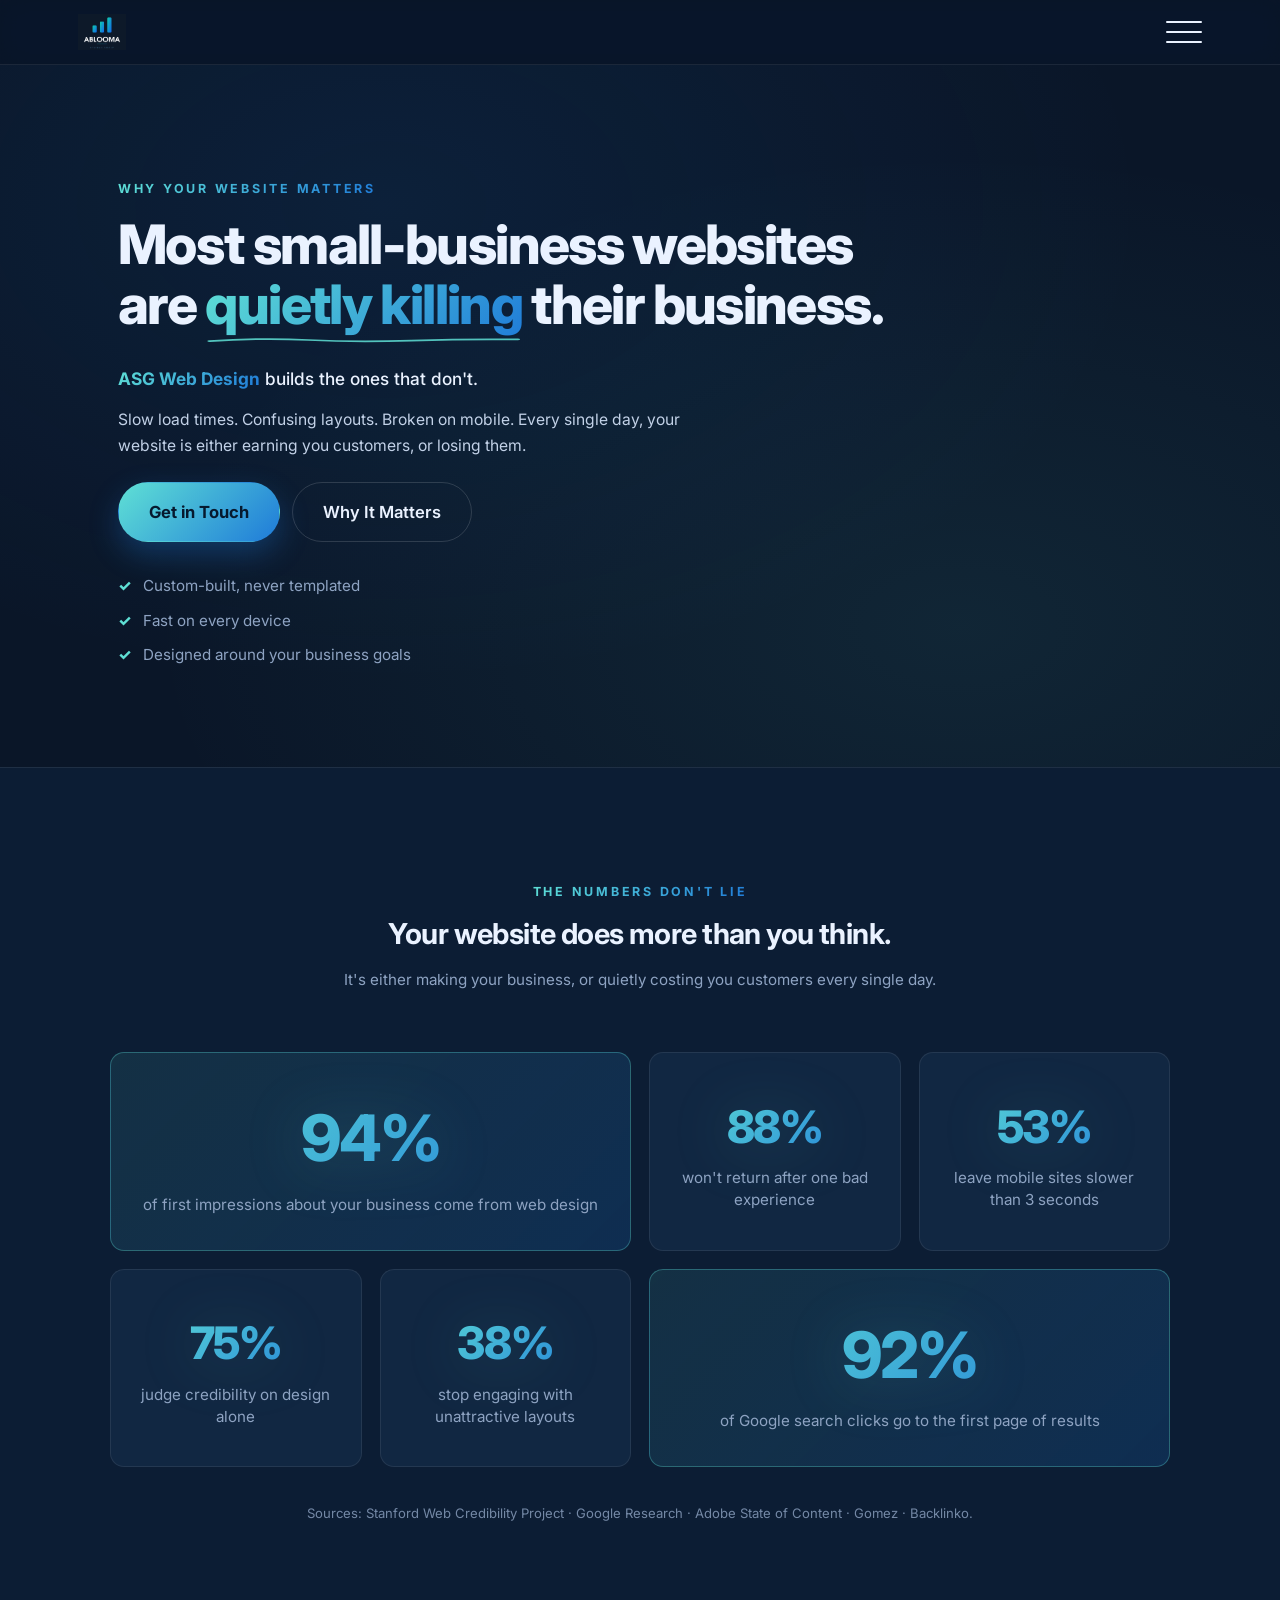
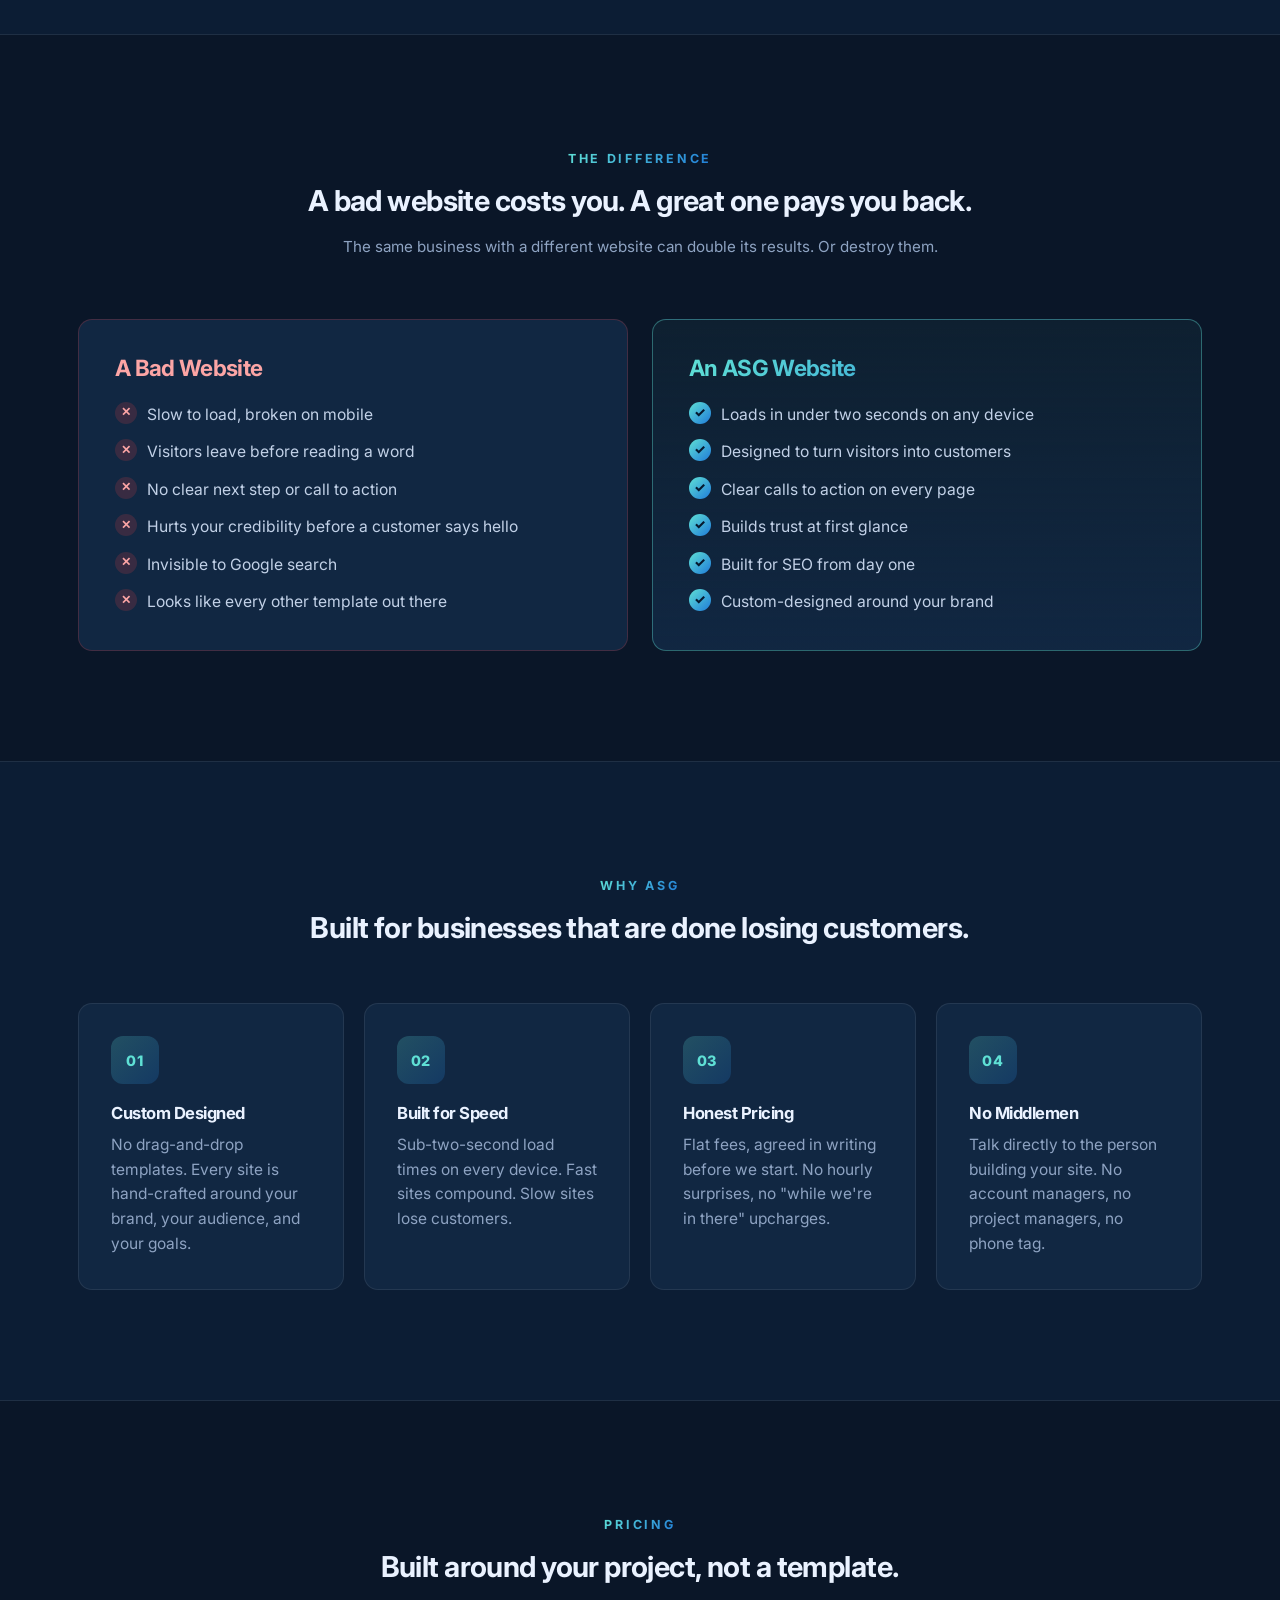
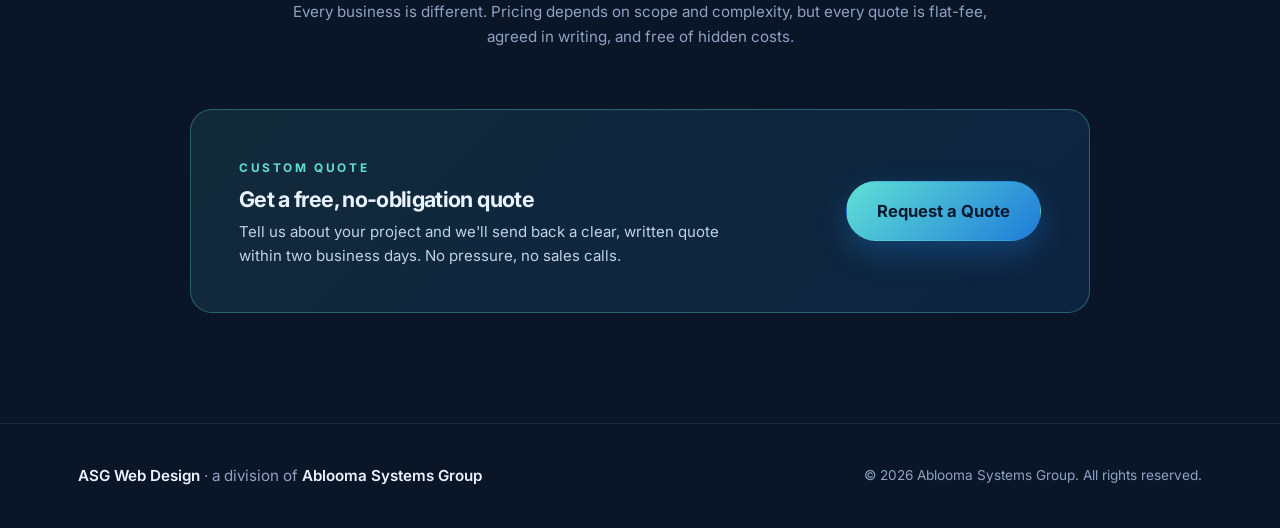
==== commit 50734e35: "Remove duplicate bottom CTA band; pricing section serves as final CTA" ====
--- a/index.html
+++ b/index.html
@@ -180,17 +180,6 @@
       </div>
     </section>
 
-    <section class="section-cta">
-      <div class="container">
-        <div class="cta-band">
-          <div>
-            <h2>Ready to stop losing customers?</h2>
-            <p>No pressure, no sales pitch. Just honest answers about what your business needs.</p>
-          </div>
-          <a href="contact.html" class="btn btn-primary btn-lg">Contact Us</a>
-        </div>
-      </div>
-    </section>
   </main>
 
   <footer class="site-footer">
--- a/styles.css
+++ b/styles.css
@@ -41,11 +41,11 @@
   letter-spacing: -0.03em;
   font-weight: 700;
 }
-h1 { font-size: clamp(1.9rem, 4.2vw, 3.4rem); font-weight: 800; letter-spacing: -0.035em; }
-h2 { font-size: clamp(1.5rem, 2.8vw, 2.1rem); letter-spacing: -0.025em; }
-h3 { font-size: 1.1rem; }
-h4 { font-size: 0.98rem; }
-p { color: var(--text-soft); margin: 0 0 14px; font-size: 0.98rem; }
+h1 { font-size: clamp(1.6rem, 3.4vw, 2.6rem); font-weight: 800; letter-spacing: -0.03em; }
+h2 { font-size: clamp(1.3rem, 2.4vw, 1.8rem); letter-spacing: -0.02em; }
+h3 { font-size: 1.04rem; }
+h4 { font-size: 0.95rem; }
+p { color: var(--text-soft); margin: 0 0 14px; font-size: 0.94rem; }
 
 a { color: inherit; text-decoration: none; }
 
@@ -257,7 +257,7 @@
 .section-tight { padding: 80px 0; }
 .section-alt { background: var(--bg-alt); border-top: 1px solid var(--border); border-bottom: 1px solid var(--border); }
 .section-head { text-align: center; max-width: 720px; margin: 0 auto 60px; }
-.section-head p { font-size: 1rem; color: var(--muted); }
+.section-head p { font-size: 0.95rem; color: var(--muted); }
 
 /* Page hero (subpages) */
 .page-hero {
@@ -268,6 +268,7 @@
 }
 .page-hero + .section,
 .page-hero + .section-tight { padding-top: 60px; }
+.page-hero > .container { position: relative; z-index: 2; }
 .page-hero::before {
   content: '';
   position: absolute;
@@ -290,7 +291,7 @@
   filter: blur(18px);
 }
 .page-hero h1 { max-width: 820px; margin-left: auto; margin-right: auto; }
-.page-hero .lead { font-size: 1.02rem; color: var(--text-soft); max-width: 620px; margin: 0 auto; }
+.page-hero .lead { font-size: 0.95rem; color: var(--text-soft); max-width: 620px; margin: 0 auto; }
 
 /* Home hero — typography-driven, minimal decoration */
 .hero {
@@ -303,11 +304,11 @@
 }
 .hero > .container { position: relative; z-index: 2; max-width: 1100px; }
 .hero-typography h1 {
-  font-size: clamp(2.6rem, 6.8vw, 5.4rem);
-  max-width: 18ch;
-  margin-bottom: 18px;
-}
-.hero-typography .hero-tagline { max-width: 640px; font-size: 1.28rem; }
+  font-size: clamp(1.9rem, 4.4vw, 3.4rem);
+  max-width: 22ch;
+  margin-bottom: 16px;
+}
+.hero-typography .hero-tagline { max-width: 640px; font-size: 1.08rem; }
 .hero-typography .lead { max-width: 600px; }
 .hero-typography .hero-points { max-width: 600px; }
 
@@ -441,14 +442,14 @@
 /* Hero drift orbs removed for cleaner typography-driven look */
 .hero-grid { display: grid; grid-template-columns: 1.05fr 0.95fr; gap: 64px; align-items: center; }
 .hero h1 { margin-bottom: 22px; }
-.lead { font-size: 1.05rem; color: var(--text-soft); margin-bottom: 28px; max-width: 540px; }
+.lead { font-size: 0.98rem; color: var(--text-soft); margin-bottom: 24px; max-width: 540px; }
 .hero-tagline {
-  font-size: 1.18rem;
+  font-size: 1.05rem;
   font-weight: 500;
   color: var(--text);
-  margin: 4px 0 18px;
+  margin: 2px 0 16px;
   max-width: 540px;
-  line-height: 1.4;
+  line-height: 1.45;
 }
 .hero-tagline strong {
   font-weight: 700;
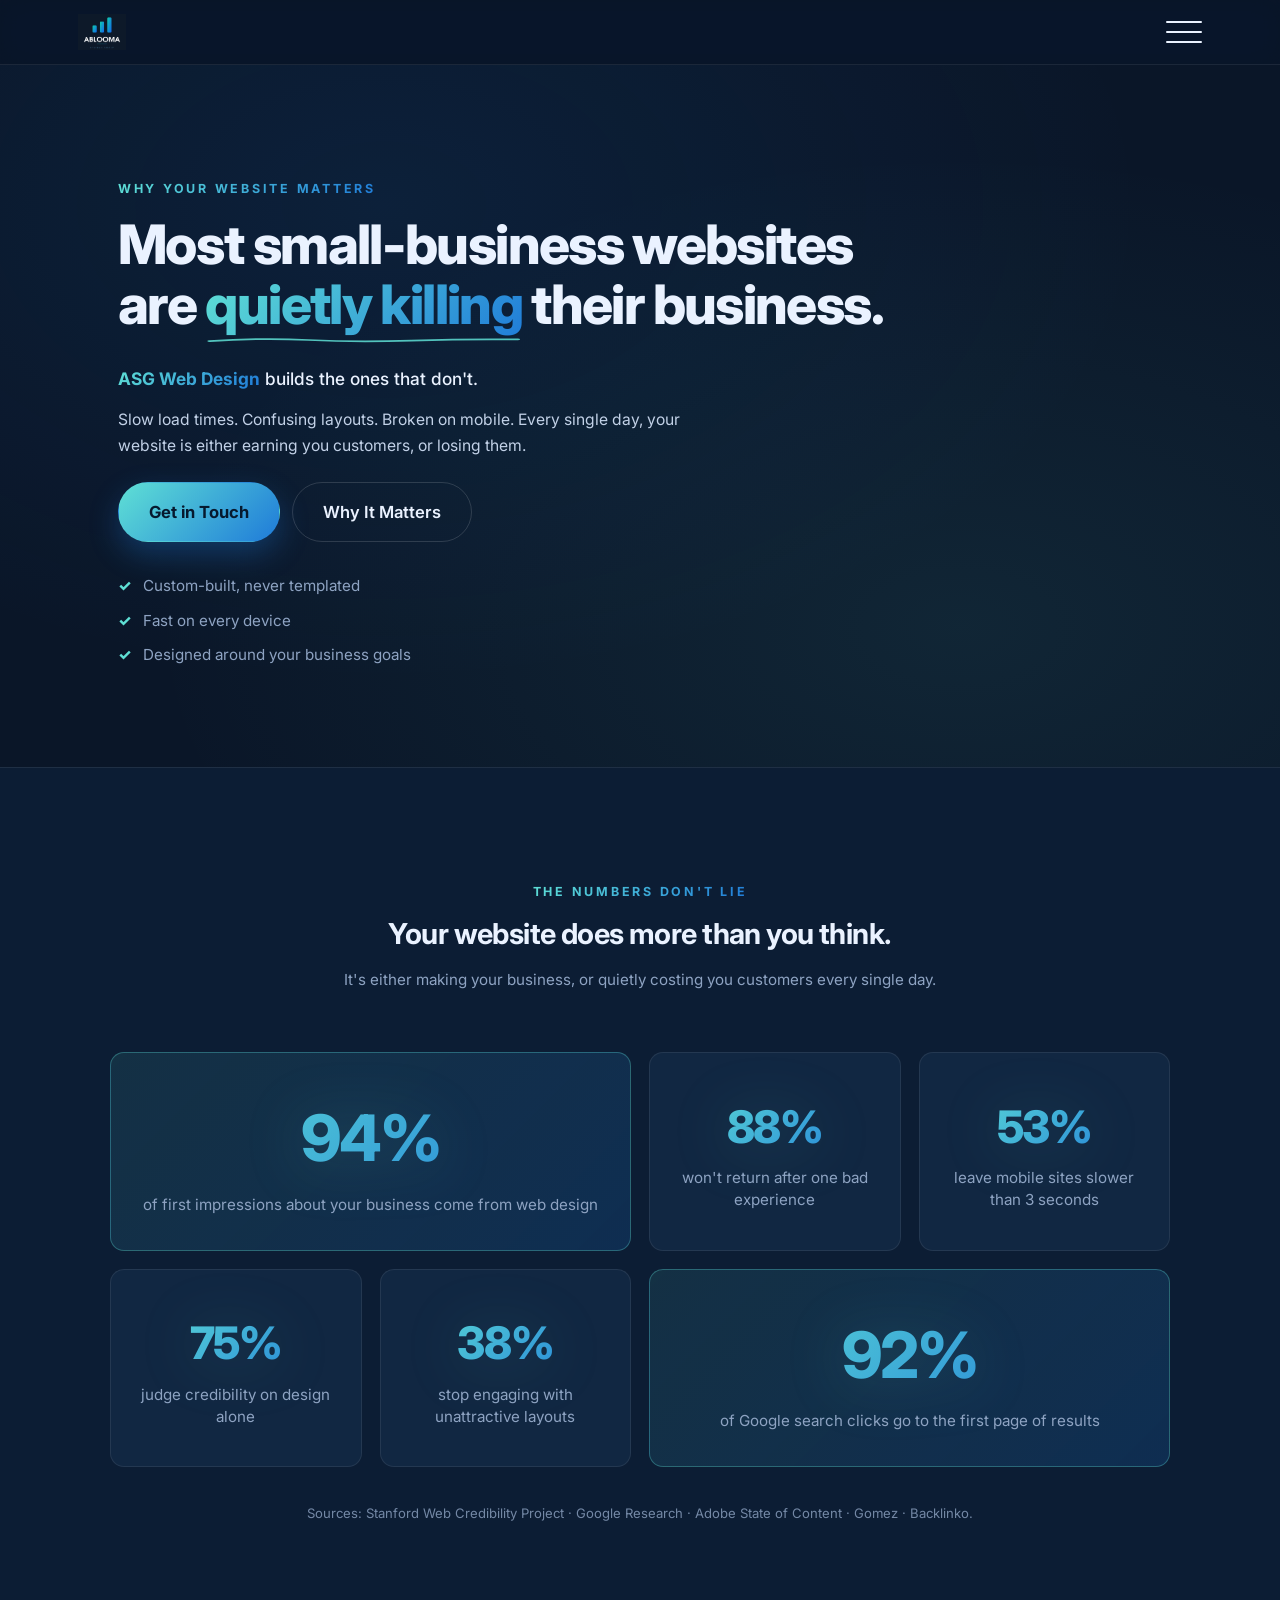
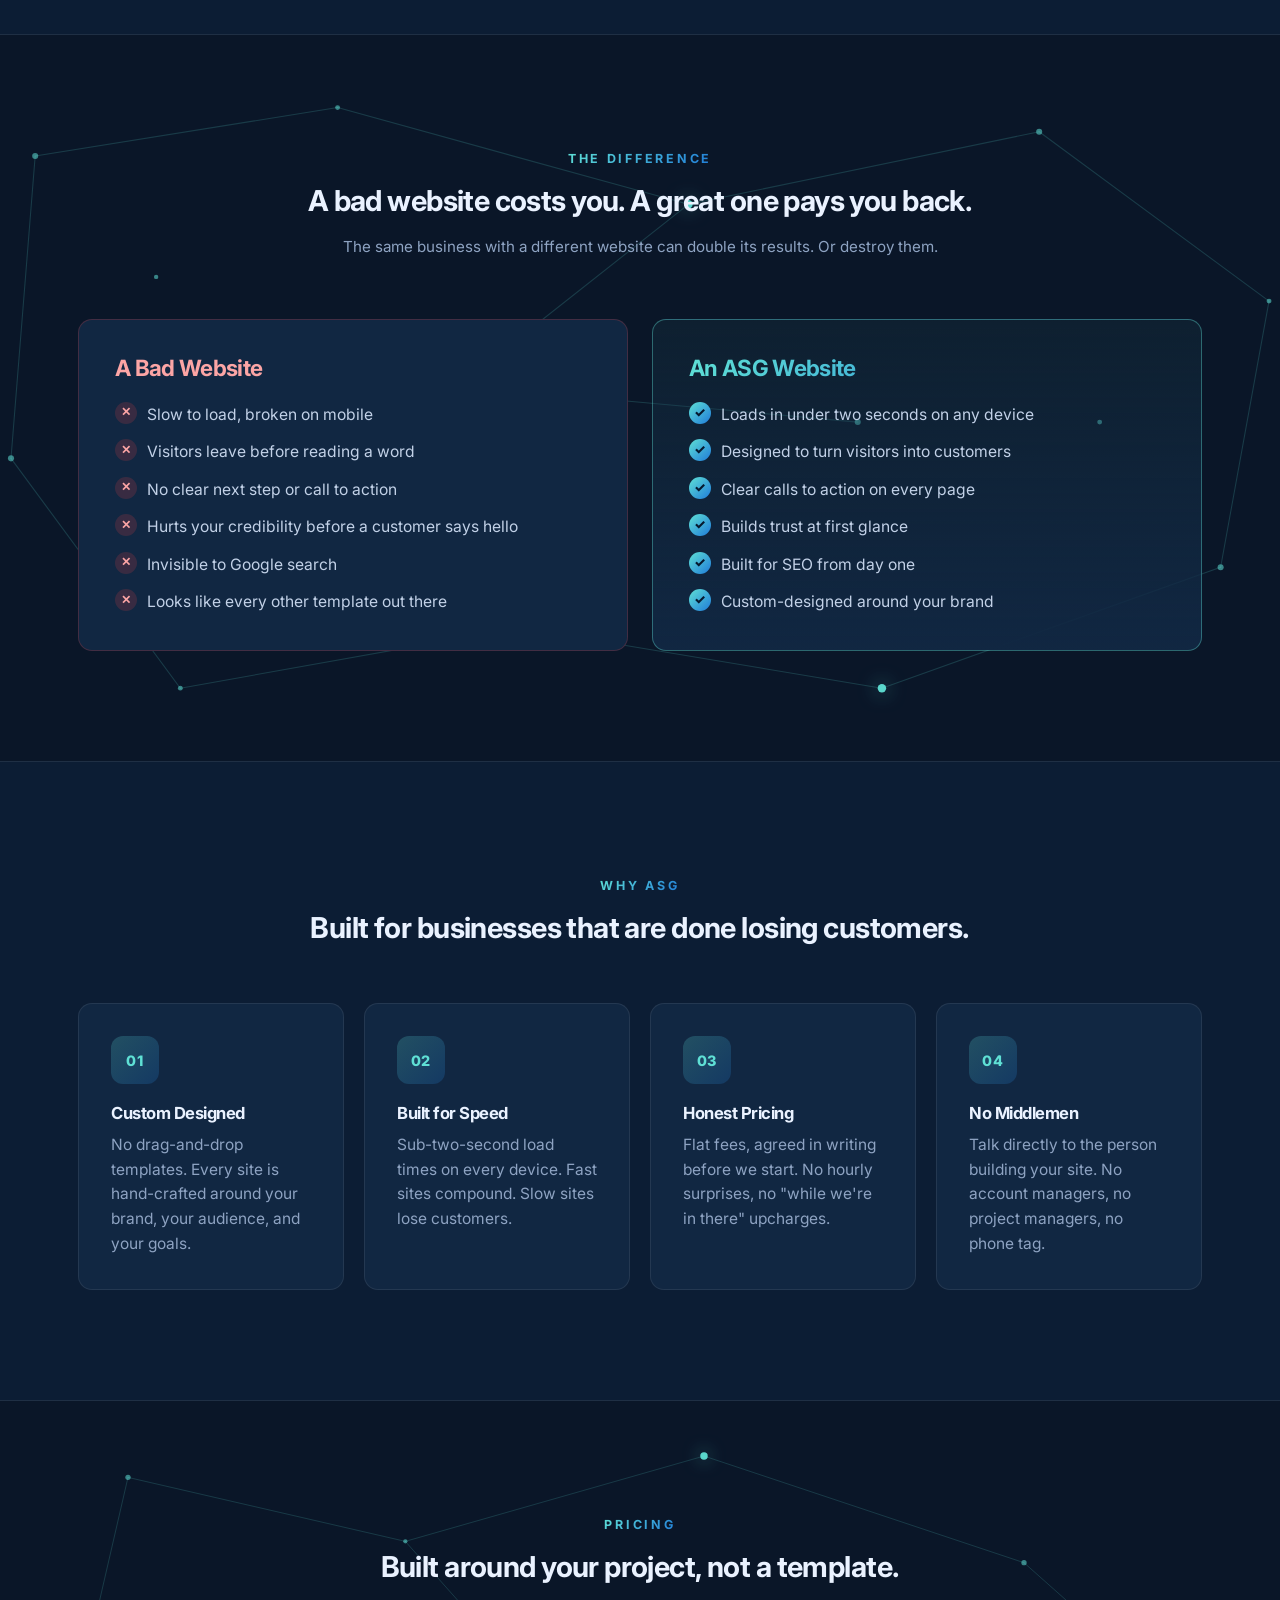
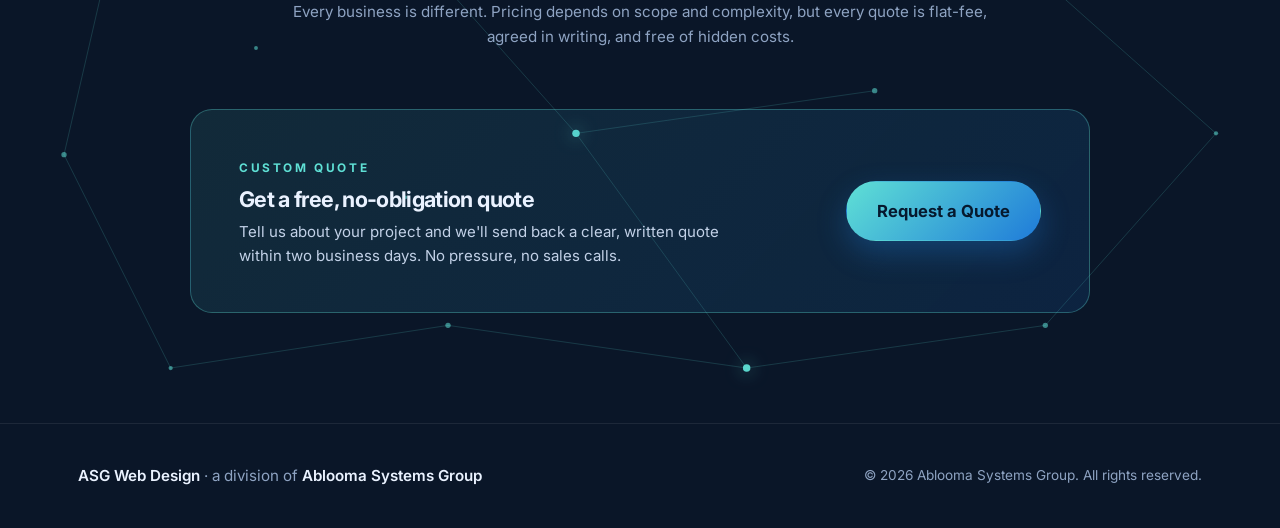
==== commit 8e18e8ad: "Add constellation back to The Difference and Pricing sections on home" ====
--- a/index.html
+++ b/index.html
@@ -97,7 +97,43 @@
       </div>
     </section>
 
-    <section class="section">
+    <section class="section section-decorated">
+      <div class="hero-shapes" aria-hidden="true">
+        <svg class="constellation" viewBox="0 0 1200 600" preserveAspectRatio="xMidYMid slice">
+          <g class="c-lines">
+            <line x1="100" y1="100" x2="350" y2="60"/>
+            <line x1="350" y1="60" x2="640" y2="140"/>
+            <line x1="640" y1="140" x2="930" y2="80"/>
+            <line x1="930" y1="80" x2="1120" y2="220"/>
+            <line x1="1120" y1="220" x2="1080" y2="440"/>
+            <line x1="1080" y1="440" x2="800" y2="540"/>
+            <line x1="800" y1="540" x2="500" y2="490"/>
+            <line x1="500" y1="490" x2="220" y2="540"/>
+            <line x1="220" y1="540" x2="80" y2="350"/>
+            <line x1="80" y1="350" x2="100" y2="100"/>
+            <line x1="500" y1="490" x2="450" y2="290"/>
+            <line x1="450" y1="290" x2="640" y2="140"/>
+            <line x1="450" y1="290" x2="780" y2="320"/>
+          </g>
+          <g class="c-dots">
+            <circle cx="100" cy="100" r="2.5"/>
+            <circle cx="350" cy="60" r="2"/>
+            <circle cx="640" cy="140" r="3.5" class="c-glow"/>
+            <circle cx="930" cy="80" r="2.5"/>
+            <circle cx="1120" cy="220" r="2"/>
+            <circle cx="1080" cy="440" r="2.5"/>
+            <circle cx="800" cy="540" r="3.5" class="c-glow"/>
+            <circle cx="500" cy="490" r="2.5"/>
+            <circle cx="220" cy="540" r="2"/>
+            <circle cx="80" cy="350" r="2.5"/>
+            <circle cx="450" cy="290" r="3.5" class="c-glow"/>
+            <circle cx="780" cy="320" r="2.5"/>
+            <circle cx="200" cy="200" r="1.8"/>
+            <circle cx="980" cy="320" r="2"/>
+            <circle cx="350" cy="400" r="1.8"/>
+          </g>
+        </svg>
+      </div>
       <div class="container">
         <div class="section-head reveal">
           <span class="eyebrow">The Difference</span>
@@ -162,7 +198,43 @@
       </div>
     </section>
 
-    <section class="section">
+    <section class="section section-decorated">
+      <div class="hero-shapes" aria-hidden="true">
+        <svg class="constellation" viewBox="0 0 1200 600" preserveAspectRatio="xMidYMid slice">
+          <g class="c-lines">
+            <line x1="120" y1="80" x2="380" y2="140"/>
+            <line x1="380" y1="140" x2="660" y2="60"/>
+            <line x1="660" y1="60" x2="960" y2="160"/>
+            <line x1="960" y1="160" x2="1140" y2="320"/>
+            <line x1="1140" y1="320" x2="980" y2="500"/>
+            <line x1="980" y1="500" x2="700" y2="540"/>
+            <line x1="700" y1="540" x2="420" y2="500"/>
+            <line x1="420" y1="500" x2="160" y2="540"/>
+            <line x1="160" y1="540" x2="60" y2="340"/>
+            <line x1="60" y1="340" x2="120" y2="80"/>
+            <line x1="380" y1="140" x2="540" y2="320"/>
+            <line x1="540" y1="320" x2="820" y2="280"/>
+            <line x1="540" y1="320" x2="700" y2="540"/>
+          </g>
+          <g class="c-dots">
+            <circle cx="120" cy="80" r="2.5"/>
+            <circle cx="380" cy="140" r="2"/>
+            <circle cx="660" cy="60" r="3.5" class="c-glow"/>
+            <circle cx="960" cy="160" r="2.5"/>
+            <circle cx="1140" cy="320" r="2"/>
+            <circle cx="980" cy="500" r="2.5"/>
+            <circle cx="700" cy="540" r="3.5" class="c-glow"/>
+            <circle cx="420" cy="500" r="2.5"/>
+            <circle cx="160" cy="540" r="2"/>
+            <circle cx="60" cy="340" r="2.5"/>
+            <circle cx="540" cy="320" r="3.5" class="c-glow"/>
+            <circle cx="820" cy="280" r="2.5"/>
+            <circle cx="240" cy="240" r="1.8"/>
+            <circle cx="900" cy="380" r="2"/>
+            <circle cx="380" cy="380" r="1.8"/>
+          </g>
+        </svg>
+      </div>
       <div class="container">
         <div class="section-head reveal">
           <span class="eyebrow">Pricing</span>
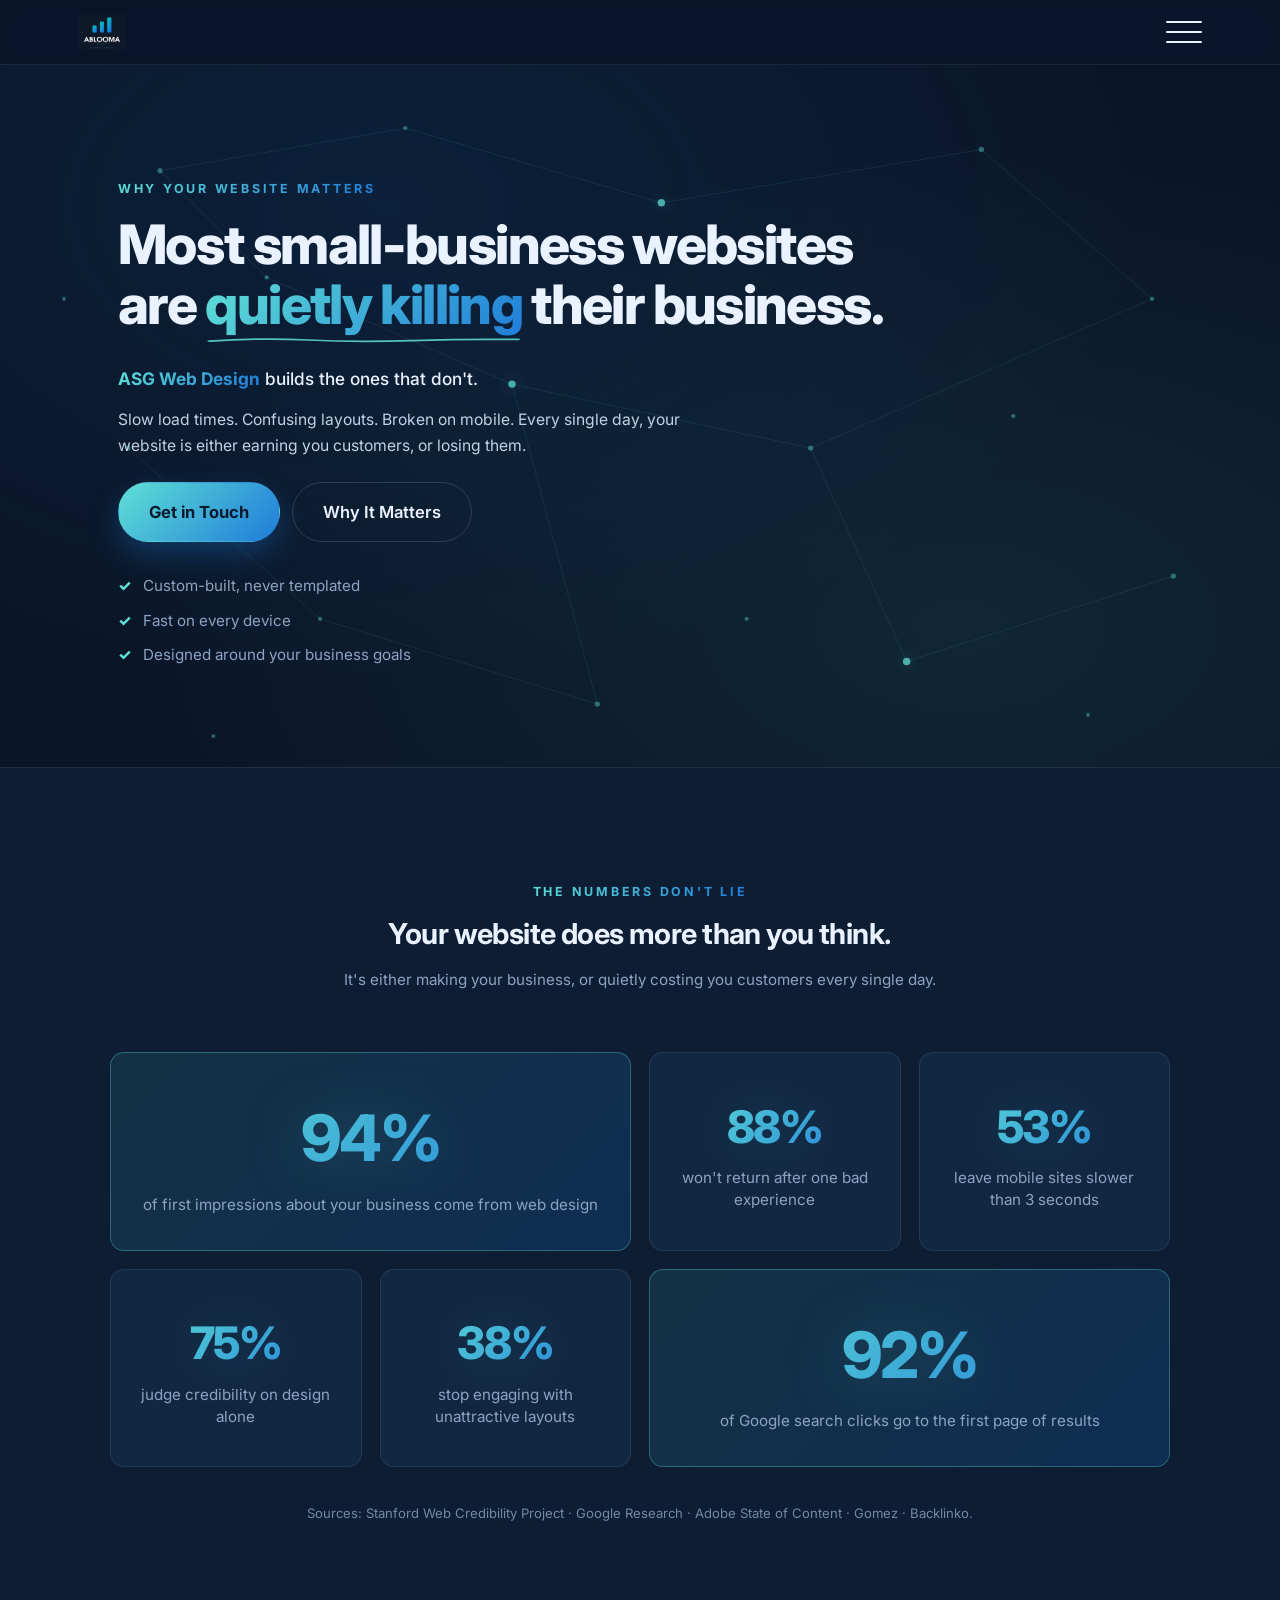
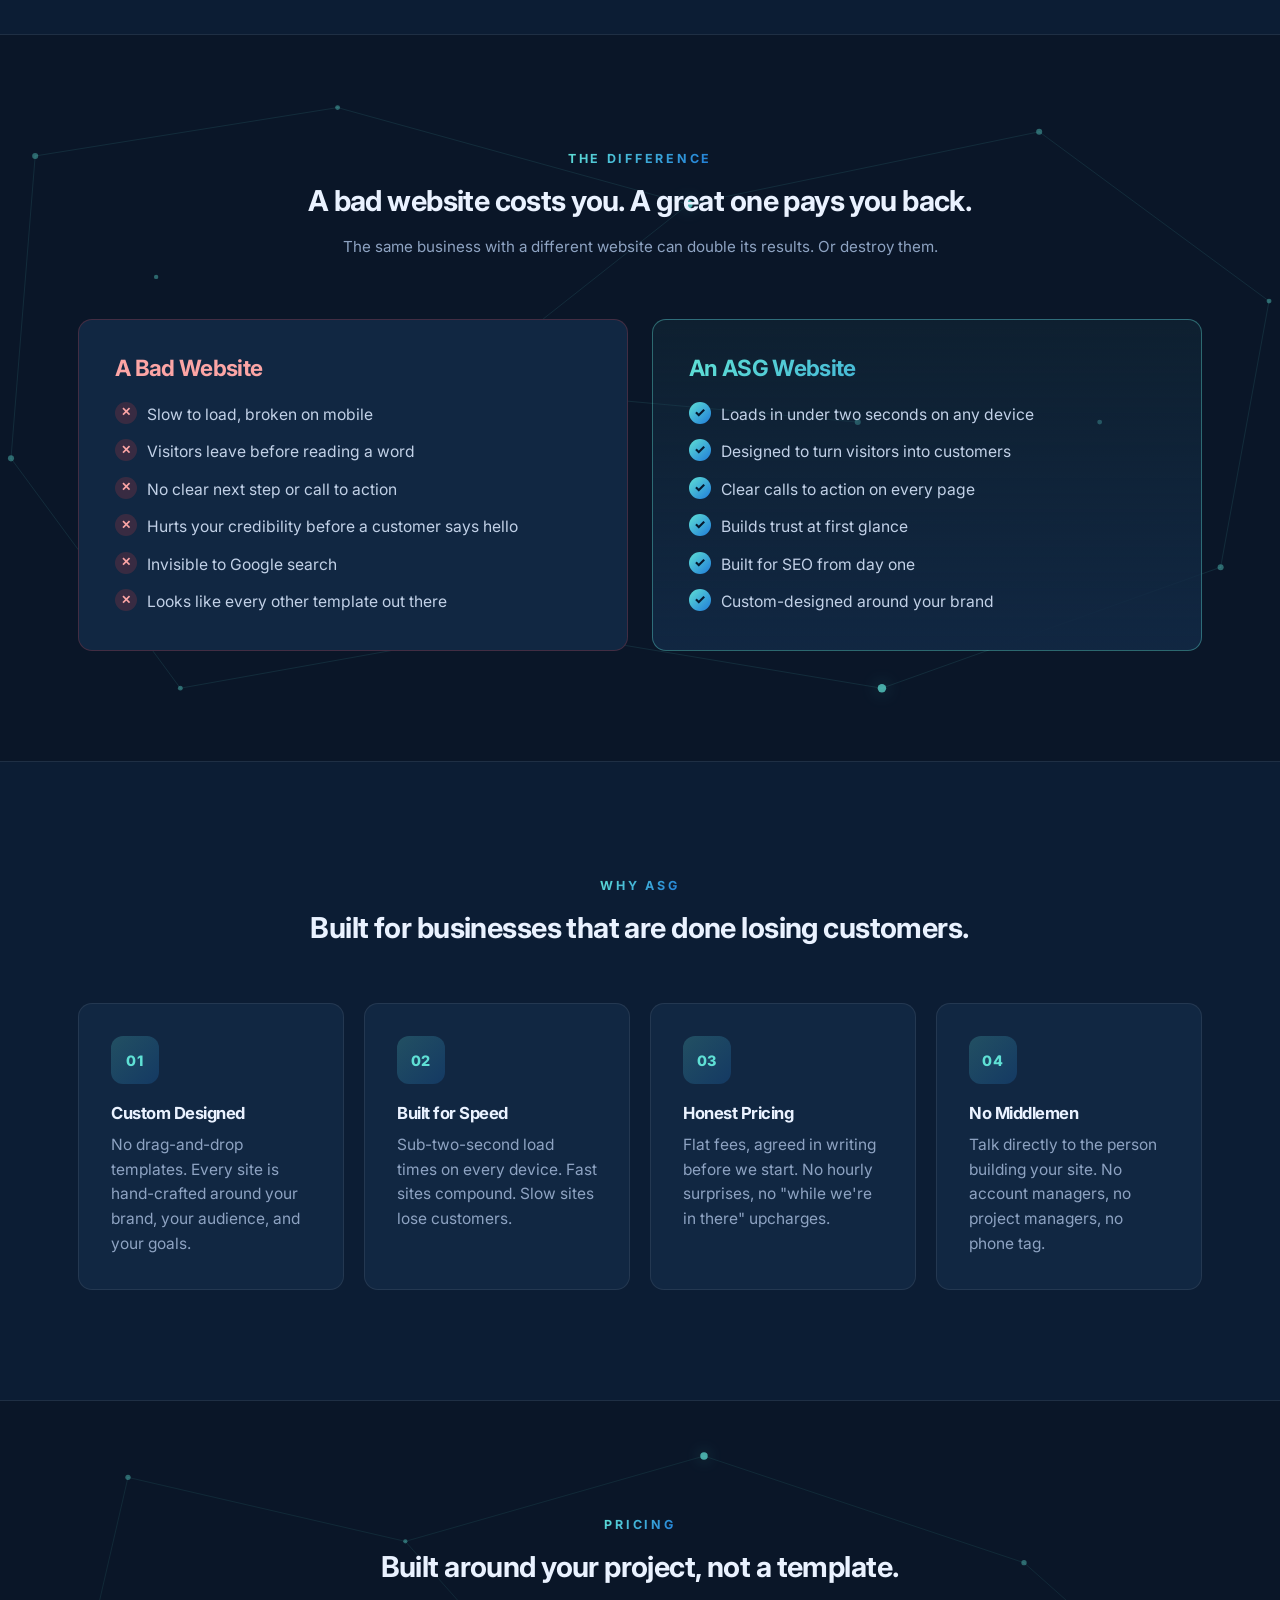
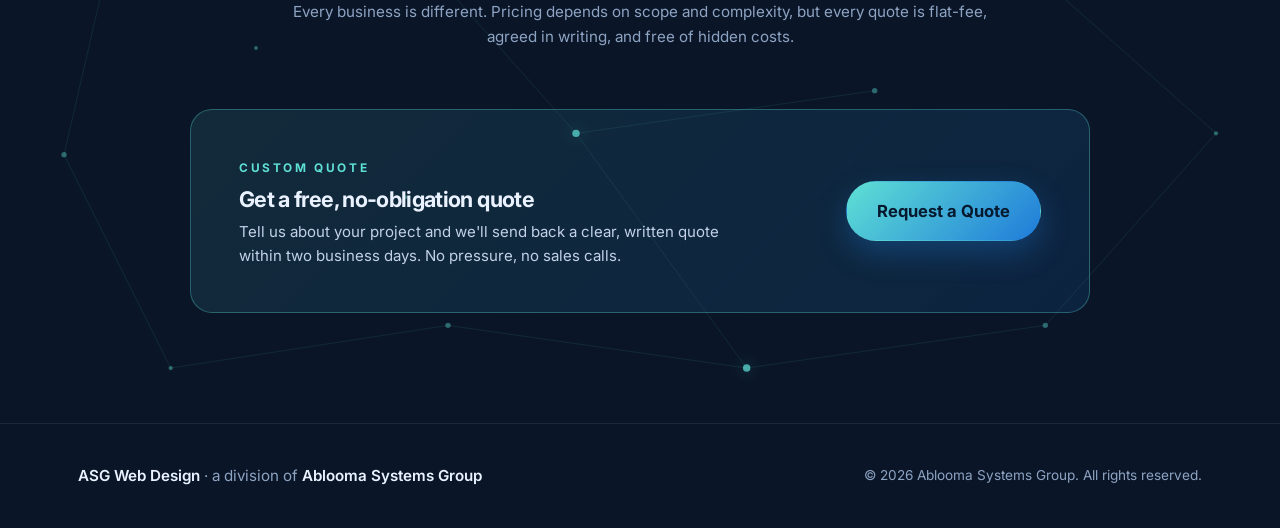
==== commit c38a04b8: "Add constellation to home hero; lighten lines/dots site-wide" ====
--- a/index.html
+++ b/index.html
@@ -43,6 +43,45 @@
 
   <main>
     <section class="hero">
+      <div class="hero-shapes" aria-hidden="true">
+        <svg class="constellation" viewBox="0 0 1200 700" preserveAspectRatio="xMidYMid slice">
+          <g class="c-lines">
+            <line x1="150" y1="120" x2="380" y2="80"/>
+            <line x1="380" y1="80" x2="620" y2="150"/>
+            <line x1="620" y1="150" x2="920" y2="100"/>
+            <line x1="920" y1="100" x2="1080" y2="240"/>
+            <line x1="1080" y1="240" x2="760" y2="380"/>
+            <line x1="760" y1="380" x2="480" y2="320"/>
+            <line x1="480" y1="320" x2="250" y2="220"/>
+            <line x1="250" y1="220" x2="150" y2="120"/>
+            <line x1="480" y1="320" x2="560" y2="620"/>
+            <line x1="760" y1="380" x2="850" y2="580"/>
+            <line x1="120" y1="380" x2="300" y2="540"/>
+            <line x1="300" y1="540" x2="560" y2="620"/>
+            <line x1="850" y1="580" x2="1100" y2="500"/>
+          </g>
+          <g class="c-dots">
+            <circle cx="150" cy="120" r="2.5"/>
+            <circle cx="380" cy="80" r="2"/>
+            <circle cx="620" cy="150" r="3.5" class="c-glow"/>
+            <circle cx="920" cy="100" r="2.5"/>
+            <circle cx="1080" cy="240" r="2"/>
+            <circle cx="1100" cy="500" r="2.5"/>
+            <circle cx="850" cy="580" r="3.5" class="c-glow"/>
+            <circle cx="560" cy="620" r="2.5"/>
+            <circle cx="300" cy="540" r="2"/>
+            <circle cx="120" cy="380" r="2.5"/>
+            <circle cx="480" cy="320" r="3.5" class="c-glow"/>
+            <circle cx="760" cy="380" r="2.5"/>
+            <circle cx="250" cy="220" r="2"/>
+            <circle cx="950" cy="350" r="2"/>
+            <circle cx="200" cy="650" r="1.8"/>
+            <circle cx="700" cy="540" r="2"/>
+            <circle cx="1020" cy="630" r="1.8"/>
+            <circle cx="60" cy="240" r="1.8"/>
+          </g>
+        </svg>
+      </div>
       <div class="container hero-typography">
         <span class="eyebrow">Why Your Website Matters</span>
         <h1>Most small-business websites are <span class="gradient-text">quietly killing</span> their business.</h1>
--- a/styles.css
+++ b/styles.css
@@ -395,16 +395,16 @@
   animation: constellationDrift 28s ease-in-out infinite;
 }
 .c-lines line {
-  stroke: rgba(95, 224, 213, 0.18);
-  stroke-width: 0.9;
+  stroke: rgba(95, 224, 213, 0.11);
+  stroke-width: 0.8;
   stroke-linecap: round;
 }
 .c-dots circle {
-  fill: rgba(95, 224, 213, 0.55);
+  fill: rgba(95, 224, 213, 0.4);
 }
 .c-dots circle.c-glow {
-  fill: rgba(95, 224, 213, 0.95);
-  filter: drop-shadow(0 0 8px rgba(95, 224, 213, 0.7));
+  fill: rgba(95, 224, 213, 0.72);
+  filter: drop-shadow(0 0 7px rgba(95, 224, 213, 0.45));
   animation: starPulse 4s ease-in-out infinite;
 }
 .c-dots circle.c-glow:nth-of-type(1) { animation-delay: 0s; }
